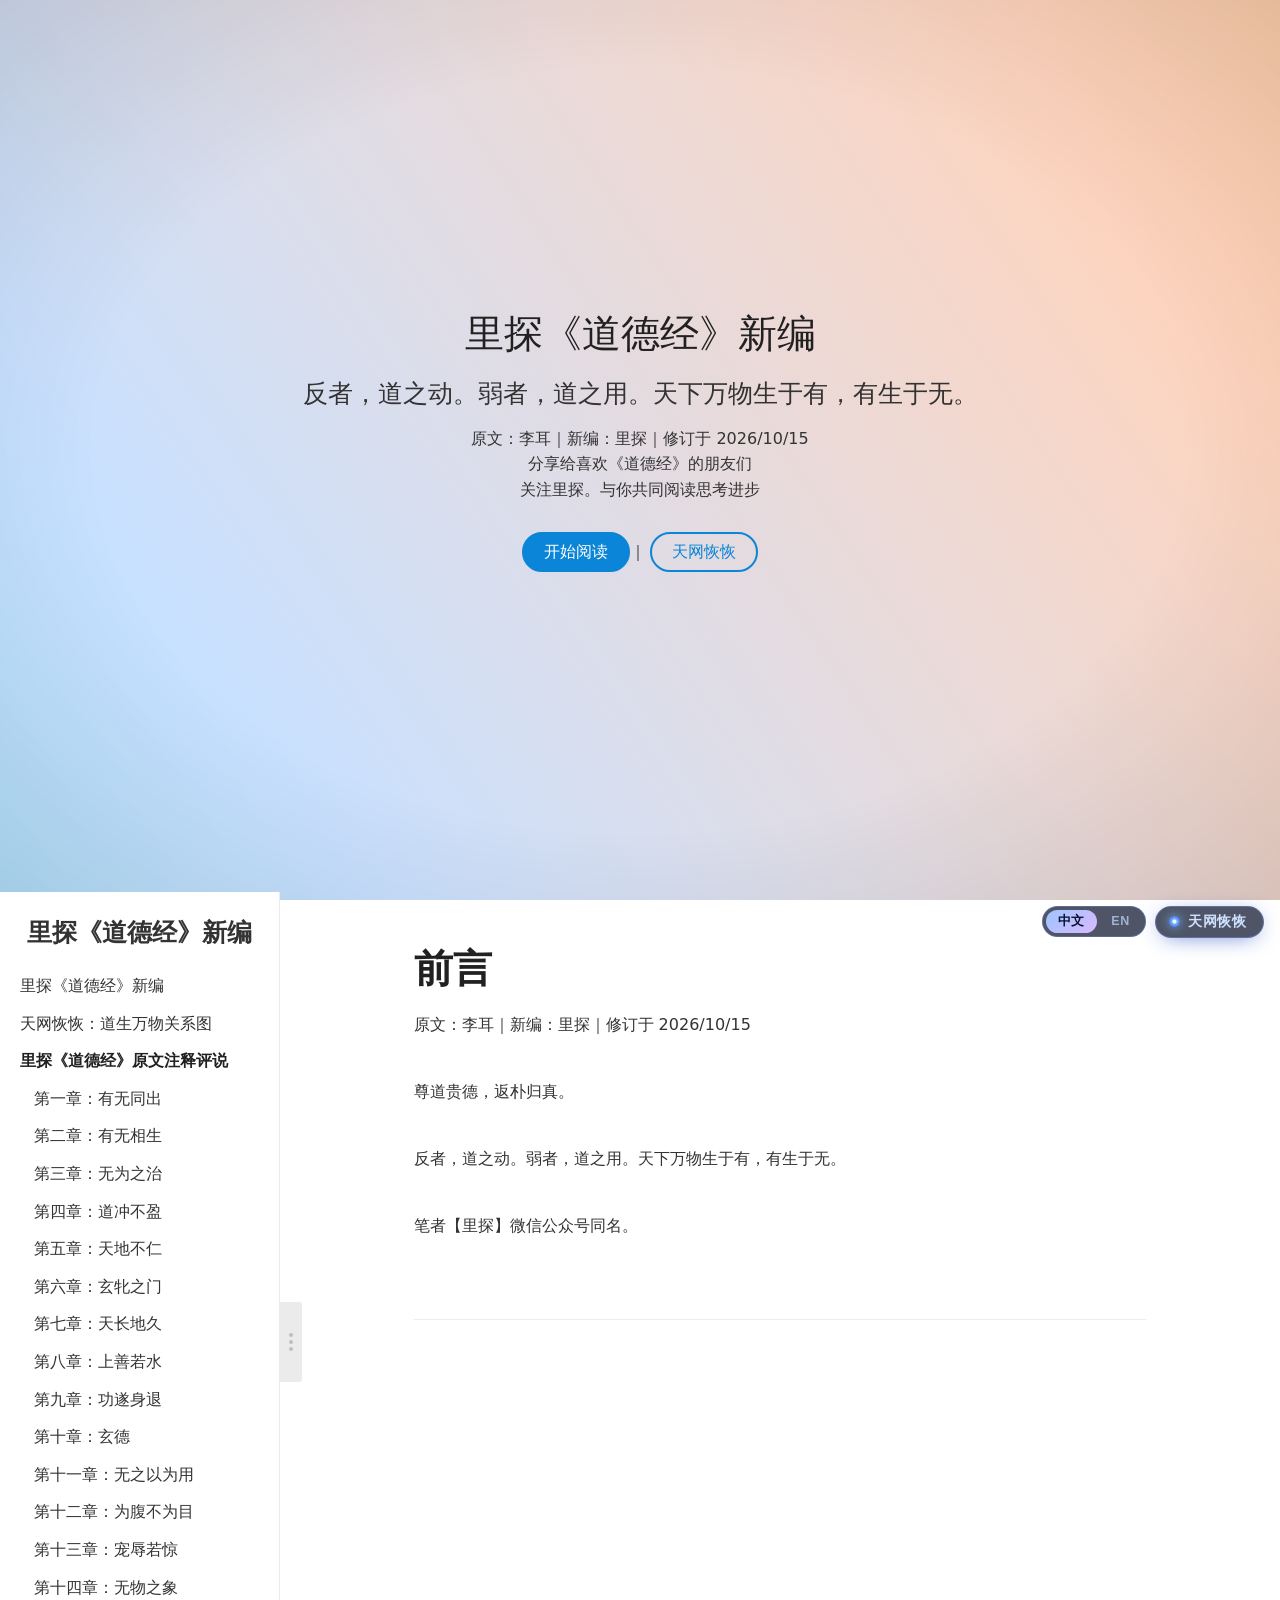
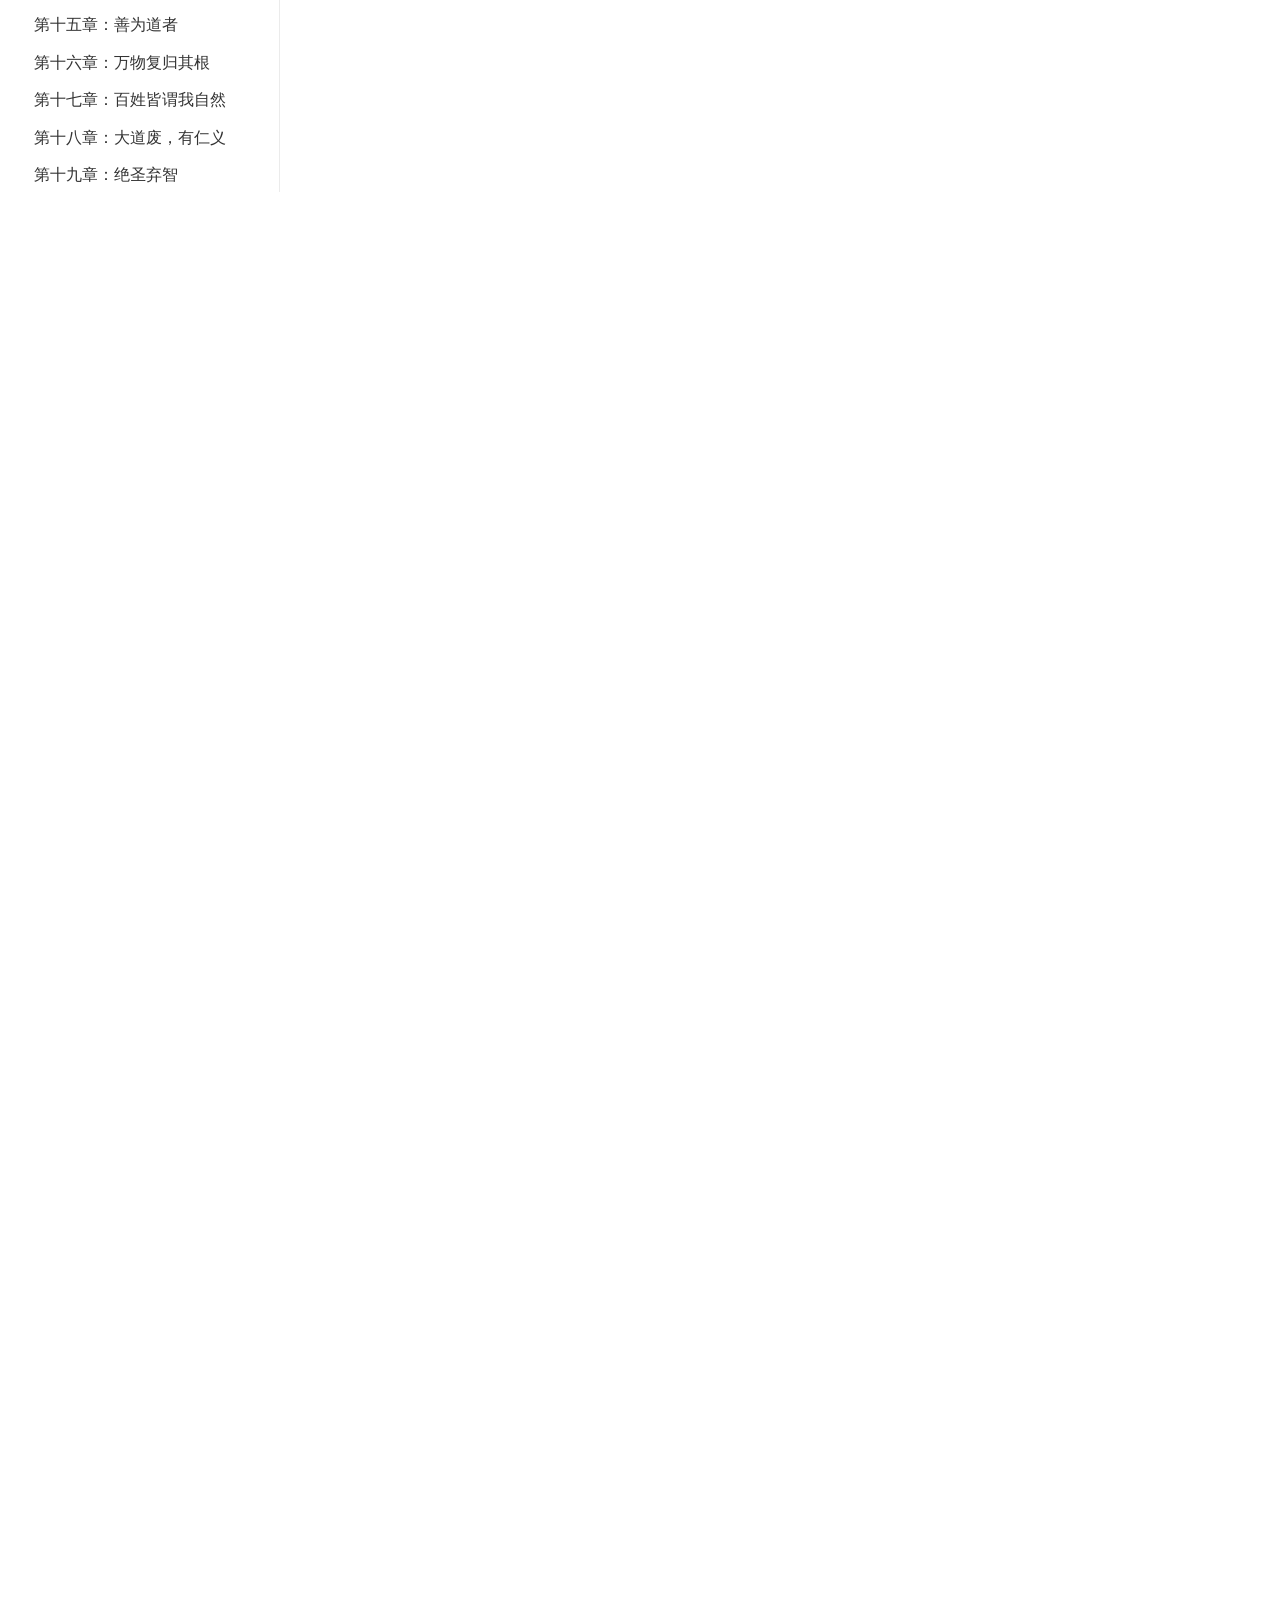
==== index.html @ 480e3c25 "修中英切换：链接由 en.md/00.md 改为 hash 路由 #/en、#/00 问题 - 点 EN 落到 http://…/en.md，浏览器直接取原始 markdown，页面没渲染  原因 -" ====
<!DOCTYPE html>
<html lang="en">

<head>
  <meta charset="UTF-8">
  <title>里探《道德经》新编</title>
  <meta http-equiv="X-UA-Compatible" content="IE=edge,chrome=1" />
  <meta name="description" content="里探《道德经》新编 原文·解字·译文·评说">
  <meta name="viewport" content="width=device-width, initial-scale=1.0, minimum-scale=1.0">
  <link rel="icon" href="_media/favicon.jpg">
  <link rel="stylesheet" href="_style/docsify@5.min.css">
  <link rel="stylesheet" href="_style/site.css">
</head>

<body>
  <div id="app"></div>

  <a id="tdn-entry" href="tian-wang.html" title="天网恢恢，疏而不失 —— 22 组 · 源流 · 共章相连">天网恢恢</a>

  <div id="tdn-lang" title="语言 / Language">
    <a class="zh" href="#/00">中文</a>
    <a class="en" href="#/en">EN</a>
  </div>
  <script>
    window.$docsify = {
      name: '里探《道德经》新编',
      //repo: 'https://github.com/insseek/tao-te-ching',
      loadSidebar: true,
      subMaxLevel: 2,
      sidebarDisplayLevel: 1,
      coverpage: true,
      search: {
        placeholder: '搜索',
      },
      pagination: {
        previousText: '上一章',
        nextText: '下一章',
        crossChapter: true,
        crossChapterText: true,
      },
    }
  </script>
  <!-- Docsify v5 -->
  <!-- 本地启动：docsify serve -->
  <script src="_script/docsify@5.min.js"></script>
  <!-- search -->
  <script src="_script/docsify5-search.min.js"></script>
  <!-- pagination -->
  <script src="_script/docsify5-pagination.min.js"></script>
</body>

</html>
---- _style/docsify@5.min.css ----
:root{--color-bg:#fff;--color-text:#333;--theme-color:#0b85d7;--color-mono-min:var(--color-bg);--color-mono-1:color-mix(in srgb,var(--color-mono-min),var(--color-mono-max) 5%);--color-mono-2:color-mix(in srgb,var(--color-mono-min),var(--color-mono-max) 10%);--color-mono-3:color-mix(in srgb,var(--color-mono-min),var(--color-mono-max) 20%);--color-mono-4:color-mix(in srgb,var(--color-mono-min),var(--color-mono-max) 32%);--color-mono-5:color-mix(in srgb,var(--color-mono-max),var(--color-mono-min) 50%);--color-mono-6:color-mix(in srgb,var(--color-mono-max),var(--color-mono-min) 32%);--color-mono-7:color-mix(in srgb,var(--color-mono-max),var(--color-mono-min) 20%);--color-mono-8:color-mix(in srgb,var(--color-mono-max),var(--color-mono-min) 10%);--color-mono-9:color-mix(in srgb,var(--color-mono-max),var(--color-mono-min) 5%);--color-mono-max:var(--color-text);--theme-color-1:color-mix(in srgb,var(--theme-color),var(--color-mono-min) 90%);--theme-color-2:color-mix(in srgb,var(--theme-color),var(--color-mono-min) 75%);--theme-color-3:color-mix(in srgb,var(--theme-color),var(--color-mono-min) 55%);--theme-color-4:color-mix(in srgb,var(--theme-color),var(--color-mono-min) 30%);--theme-color-5:color-mix(in srgb,var(--theme-color),var(--color-mono-max) 30%);--theme-color-6:color-mix(in srgb,var(--theme-color),var(--color-mono-max) 55%);--theme-color-7:color-mix(in srgb,var(--theme-color),var(--color-mono-max) 75%);--theme-color-8:color-mix(in srgb,var(--theme-color),var(--color-mono-max) 90%);--font-family:system-ui,sans-serif;--font-family-emoji:"Apple Color Emoji","Segoe UI Emoji","Segoe UI Symbol","Noto Color Emoji";--font-family-mono:ui-monospace,"Cascadia Code","Source Code Pro",Menlo,Consolas,"DejaVu Sans Mono",monospace;--font-size:16px;--font-size-xxxl:calc(var(--font-size-xxl)*var(--modular-scale));--font-size-xxl:calc(var(--font-size-xl)*var(--modular-scale));--font-size-xl:calc(var(--font-size-l)*var(--modular-scale));--font-size-l:calc(1rem*var(--modular-scale));--font-size-m:var(--font-size);--font-size-s:max(13px,calc(var(--font-size-m)/var(--modular-scale)));--font-size-xs:max(11px,calc(var(--font-size-s)/var(--modular-scale)));--font-size-emoji:1.2em;--font-size-mono:0.875rem;--font-weight:350;--font-weight-mono:var(--font-weight);--line-height:1.6;--modular-scale:1.250;--border-color:var(--color-mono-2);--border-radius:3px;--duration-slow:500ms;--duration-medium:250ms;--duration-fast:150ms;--margin-block:1rem;--scroll-padding-top:var(--margin-block);--content-margin-inline:45px;--content-max-width:72ch;--cover-bg:unset;--cover-bg-brightness:1;--cover-bg-overlay:radial-gradient(transparent 60%,rgba(0,0,0,.1));--cover-color: ;--cover-title-color:var(--strong-color);--cover-title-font:var(--font-size-xxxl) var(--font-family);--blockquote-bg: ;--blockquote-border-color:var(--theme-color);--blockquote-border-radius:0;--blockquote-border-width:0 0 0 4px;--blockquote-color:var(--color-mono-6);--blockquote-padding:0 0 0 1.5em;--button-bg:var(--theme-color);--button-border-radius:100vh;--button-color:#fff;--button-padding:0.3em 1.25em 0.315em 1.25em;--callout-bg:var(--color-mono-1);--callout-border-color: ;--callout-border-radius:var(--border-radius);--callout-border-width:1px;--callout-charm-bg: ;--callout-charm-border-radius:100vh;--callout-charm-color:#fff;--callout-charm-content:"";--callout-charm-font-size:16px;--callout-charm-inset:1em auto auto 15px;--callout-charm-size:26px;--callout-charm-translate:0;--callout-color: ;--callout-padding:1em 1em 1em calc(25px + var(--callout-charm-size));--code-bg:var(--color-mono-1);--code-color: ;--codeblock-bg:var(--code-bg);--codeblock-color:var(--code-color);--codeblock-comment:#6e8090;--codeblock-function:#dd4a68;--codeblock-important:#c94922;--codeblock-keyword:#07a;--codeblock-operator:#a67f59;--codeblock-property:#c08b30;--codeblock-punctuation:#999;--codeblock-selector:#690;--codeblock-tag:#905;--codeblock-variable:#e90;--form-element-bg:var(--color-mono-1);--form-element-border-color:var(--color-mono-3);--form-element-border-radius:var(--border-radius);--form-element-color: ;--heading-color:var(--strong-color);--heading-font-weight:600;--heading-line-height:calc(2ex + 5px);--kbd-bg:var(--color-mono-1);--kbd-border:1px solid var(--color-mono-3);--kbd-border-radius:4px;--kbd-color:var(--color-mono-5);--kbd-alt-bg:var(--color-mono-1);--kbd-alt-border:none;--kbd-alt-border-radius:var(--kbd-border-radius);--kbd-alt-box-shadow:0 2px 0 1px var(--color-mono-3);--kbd-alt-color:var(--kbd-color);--link-color: ;--link-color-hover:var(--theme-color);--link-underline-color:var(--theme-color);--link-underline-color-hover:var(--link-underline-color);--link-underline-thickness:2px;--link-underline-thickness-hover:var(--link-underline-thickness);--mark-bg:#fef08a;--mark-color: ;--strong-color:color-mix(in srgb,var(--color-text),#000 35%);--strong-font-weight:600;--table-row-alt-bg:var(--color-mono-1);--navbar-font-size:var(--font-size);--navbar-height:4em;--navbar-link-color: ;--navbar-link-color-active:var(--theme-color);--navbar-drop-link-spacing:0.5em;--sidebar-bg:var(--color-bg);--sidebar-border-color:var(--border-color);--sidebar-color: ;--sidebar-font-size:var(--font-size);--sidebar-group-border: ;--sidebar-group-spacing: ;--sidebar-group-title-border: ;--sidebar-group-title-color:var(--strong-color);--sidebar-group-title-font-size: ;--sidebar-group-title-font-weight:var(--strong-font-weight);--sidebar-group-title-spacing: ;--sidebar-link-color:var(--color-text);--sidebar-link-color-active:var(--theme-color);--sidebar-link-spacing:0.75em;--sidebar-name-color:var(--strong-color);--sidebar-name-font-family:var(--font-family);--sidebar-name-font-size:var(--font-size-xl);--sidebar-name-font-weight:var(--strong-font-weight);--sidebar-name-margin:1.5rem 20px;--sidebar-pagelink-bg: ;--sidebar-pagelink-bg-collapsed: ;--sidebar-pagelink-bg-empty: ;--sidebar-pagelink-bg-expanded: ;--sidebar-toggle-alignment:center;--sidebar-toggle-bg:var(--color-mono-2);--sidebar-toggle-bg-hover:var(--button-bg);--sidebar-toggle-color:var(--color-mono-4);--sidebar-toggle-color-hover:var(--button-color);--sidebar-toggle-height:80px;--sidebar-toggle-margin-block:20px;--sidebar-toggle-width:22px;--sidebar-width:280px}.callout.caution{--callout-bg:#fef2f2;--callout-border-color:#fecaca;--callout-charm-bg:#ef4444 center no-repeat url('data:image/svg+xml;charset=utf-8,<svg xmlns="http://www.w3.org/2000/svg" width="13" height="13" fill="%23fff" viewBox="0 0 16 16"><path d="M10 14c0 1.1-.9 2-2 2s-2-.9-2-2 .9-2 2-2 2 .9 2 2M10 1.6c0-.4-.2-.7-.4-.9C9.2.3 8.6 0 8 0S6.8.2 6.5.6c-.3.3-.5.6-.5 1v.3l.8 7.7c.1.3.2.5.4.6.2.2.5.3.8.3s.6-.1.8-.2c.2-.2.3-.4.4-.7l.8-7.7z"/></svg>')}.callout.important{--callout-bg:#f5f3ff;--callout-border-color:#ddd6fe;--callout-charm-bg:#8b5cf6 center no-repeat url('data:image/svg+xml;charset=utf-8,<svg xmlns="http://www.w3.org/2000/svg" width="16" height="16" fill="%23fff" viewBox="0 0 16 16"><path d="M8 .25a.75.75 0 0 1 .673.418l1.882 3.815 4.21.612a.75.75 0 0 1 .416 1.279l-3.046 2.97.719 4.192a.751.751 0 0 1-1.088.791L8 12.347l-3.766 1.98a.75.75 0 0 1-1.088-.79l.72-4.194L.818 6.374a.75.75 0 0 1 .416-1.28l4.21-.611L7.327.668A.75.75 0 0 1 8 .25m0 2.445L6.615 5.5a.75.75 0 0 1-.564.41l-3.097.45 2.24 2.184a.75.75 0 0 1 .216.664l-.528 3.084 2.769-1.456a.75.75 0 0 1 .698 0l2.77 1.456-.53-3.084a.75.75 0 0 1 .216-.664l2.24-2.183-3.096-.45a.75.75 0 0 1-.564-.41z"/></svg>')}.callout.note{--callout-bg:var(--theme-color-1);--callout-border-color:var(--theme-color-2);--callout-charm-bg:var(--theme-color) center no-repeat url('data:image/svg+xml;charset=utf-8,<svg xmlns="http://www.w3.org/2000/svg" width="14" height="14" fill="%23fff" viewBox="0 0 16 16"><path d="M9.1 0c1.1 0 1.6.7 1.6 1.6 0 1-.9 2-2.1 2C7.6 3.6 7 3 7 2c0-.9.7-2 2.1-2M5.8 16c-.8 0-1.4-.5-.8-2.8l.9-4.1q.3-.9 0-.9c-.2 0-1.3.4-2 .9l-.4-.7c2.1-1.8 4.4-2.8 5.4-2.8.9 0 1 1 .6 2.6l-1.1 4.3c-.2.7-.1 1 .1 1s1.1-.3 1.9-1l.5.7c-2 2-4.2 2.8-5.1 2.8"/></svg>')}.callout.tip{--callout-bg:#f0fdfa;--callout-border-color:#99f6e4;--callout-charm-bg:#14b8a6 center no-repeat url('data:image/svg+xml;charset=utf-8,<svg xmlns="http://www.w3.org/2000/svg" width="14" height="14" fill="%23fff" viewBox="0 0 16 16"><path d="M8 1.5c-2.363 0-4 1.69-4 3.75 0 .984.424 1.625.984 2.304l.214.253c.223.264.47.556.673.848.284.411.537.896.621 1.49a.75.75 0 0 1-1.484.211c-.04-.282-.163-.547-.37-.847a9 9 0 0 0-.542-.68q-.126-.149-.268-.32C3.201 7.75 2.5 6.766 2.5 5.25 2.5 2.31 4.863 0 8 0s5.5 2.31 5.5 5.25c0 1.516-.701 2.5-1.328 3.259q-.142.172-.268.319c-.207.245-.383.453-.541.681-.208.3-.33.565-.37.847a.751.751 0 0 1-1.485-.212c.084-.593.337-1.078.621-1.489.203-.292.45-.584.673-.848q.113-.133.213-.253c.561-.679.985-1.32.985-2.304 0-2.06-1.637-3.75-4-3.75M5.75 12h4.5a.75.75 0 0 1 0 1.5h-4.5a.75.75 0 0 1 0-1.5M6 15.25a.75.75 0 0 1 .75-.75h2.5a.75.75 0 0 1 0 1.5h-2.5a.75.75 0 0 1-.75-.75"/></svg>')}.callout.warning{--callout-bg:#fffbeb;--callout-border-color:#fde68a;--callout-charm-bg:#fcd34d center no-repeat url('data:image/svg+xml;charset=utf-8,<svg xmlns="http://www.w3.org/2000/svg" width="13" height="13" fill="%23a16207" viewBox="0 0 16 16"><path d="M10 14c0 1.1-.9 2-2 2s-2-.9-2-2 .9-2 2-2 2 .9 2 2M10 1.6c0-.4-.2-.7-.4-.9C9.2.3 8.6 0 8 0S6.8.2 6.5.6c-.3.3-.5.6-.5 1v.3l.8 7.7c.1.3.2.5.4.6.2.2.5.3.8.3s.6-.1.8-.2c.2-.2.3-.4.4-.7l.8-7.7z"/></svg>')}:root{--z-skip-to-content:2147483647;--z-progress:2147483637;--z-sidebar:60;--z-sidebar-toggle:50;--z-main-overlay:40;--z-github-corner:30;--z-app-nav:20;--z-cover:10}*,:after,:before{box-sizing:border-box;border:0;font:inherit;-webkit-text-size-adjust:none;text-size-adjust:none}body,html{height:100vh}html{background:var(--color-bg);color:var(--color-text);font-family:var(--font-family);font-feature-settings:"liga" 1,"calt" 1;font-optical-sizing:auto;font-size:var(--font-size);font-weight:var(--font-weight);line-height:var(--line-height);scroll-padding-top:var(--scroll-padding-top)}body{overflow-x:hidden;margin:0}body:not(.ready){overflow:hidden}body:not(.ready) .app-nav,body:not(.ready) [data-cloak],body:not(.ready)>nav{display:none}body.loading:before{position:fixed}body.loading:has(:where(#main,.cover-main):not(:empty)):before{display:none}[tabindex="-1"]:focus{outline:none!important}small,sub,sup{display:inline-block;font-size:var(--font-size-s)}a{color:var(--link-color)}a:not(.button){text-decoration-color:var(--link-underline-color);text-decoration-line:underline;text-decoration-style:solid;text-decoration-thickness:var(--link-underline-thickness);text-underline-offset:2px}a:not(.button):hover{color:var(--link-color-hover);text-decoration-color:var(--link-underline-color-hover);text-decoration-thickness:var(--link-underline-thickness-hover)}h1,h2,h3,h4,h5,h6{margin:0;line-height:var(--heading-line-height)}hr{margin-block:1em;border:none;border-bottom:1px solid var(--border-color)}ins{text-decoration:underline}kbd{display:inline-block;min-width:2em;padding:.3em .5em;border:var(--kbd-border);border-radius:var(--kbd-border-radius);background:var(--kbd-bg);color:var(--kbd-color);font-size:var(--font-size-s);line-height:1;text-align:center;white-space:nowrap}mark{padding-inline:1px;border-radius:1px;background:var(--mark-bg);color:var(--mark-color)}strong{color:var(--strong-color);font-weight:var(--strong-font-weight)}summary{cursor:pointer}summary>*{display:inline}:disabled{cursor:not-allowed}a.button,button[type],input.button,input:is([type=button],[type=reset],[type=submit]){display:inline-block;margin-block:.35em;border:2px solid var(--color-mono-2);box-shadow:0 0 0 3px transparent;background:var(--color-mono-2);color:var(--color-text);cursor:pointer;vertical-align:middle;transition:outline-color var(--duration-fast)}:is(a.button,button[type],input.button,input:is([type=button],[type=reset],[type=submit])):not(:focus-visible){outline-color:transparent}:is(a.button,button[type],input.button,input:is([type=button],[type=reset],[type=submit])):hover{outline:3px solid var(--theme-color-3);outline-offset:1px}:is(a.button,button[type],input.button,input:is([type=button],[type=reset],[type=submit]))+:is(a.button,button[type],input.button,input:is([type=button],[type=reset],[type=submit])){margin-left:.25em}.primary:is(a.button,button[type],input.button,input:is([type=button],[type=reset],[type=submit])),.secondary:is(a.button,button[type],input.button,input:is([type=button],[type=reset],[type=submit])){border-color:var(--button-bg)}.primary:is(a.button,button[type],input.button,input:is([type=button],[type=reset],[type=submit])){background:var(--button-bg);color:var(--button-color)}.secondary:is(a.button,button[type],input.button,input:is([type=button],[type=reset],[type=submit])){background:transparent;color:var(--button-bg)}a.button,button[type],input:where([type=button],[type=reset],[type=submit]){padding:var(--button-padding);border-radius:var(--button-border-radius);text-decoration:none}:is(button[type],input.button,input:where([type=button],[type=reset],[type=submit])):disabled{opacity:.6;filter:grayscale(100%);pointer-events:none}button:not([type]){color:inherit}.emoji:where(img){height:1.2em;vertical-align:middle}.emoji:where(span){font-family:var(--font-family-emoji);font-size:var(--font-size-emoji);vertical-align:middle}:is(fieldset,input:not([type=checkbox]),optgroup,option,select,textarea):disabled{opacity:.6}fieldset,input,select,textarea{max-width:100%;border-radius:var(--form-element-border-radius)}input,select,textarea{padding:.25em .5em;border:1px solid var(--form-element-border-color);background:var(--form-element-bg);color:var(--form-element-color)}input,label,select{vertical-align:middle}fieldset{padding:1em;border:1px solid var(--color-mono-2)}fieldset>:first-child,fieldset>legend+*{margin-top:0}fieldset>:last-child{margin-bottom:0}input:where([type=checkbox],[type=radio]){--_size:1.1em;appearance:none;display:inline-block;position:relative;top:-.1em;height:var(--_size);width:var(--_size);margin:0;padding:0}input.toggle:where([type=checkbox],[type=radio]){--_inset:2px;--_handle-size:calc(var(--_size) - var(--_inset)*2);height:calc(var(--_size) + 2px);width:calc(var(--_size)*1.9);border-radius:100vh}input.toggle:where([type=checkbox],[type=radio]):after,input.toggle:where([type=checkbox],[type=radio]):before{all:unset}input.toggle:where([type=checkbox],[type=radio]):before{content:"";display:inline-block;position:absolute;top:var(--_inset);left:var(--_inset);height:var(--_handle-size);width:var(--_handle-size);border-radius:100vh;background:var(--color-mono-3);transition:all var(--duration-fast)}input.toggle:where([type=checkbox],[type=radio]):checked{background:var(--theme-color);border-color:var(--theme-color)}input.toggle:where([type=checkbox],[type=radio]):checked:before{left:calc(100% - var(--_handle-size) - var(--_inset));background:var(--color-bg)}label input:where([type=checkbox],[type=radio]){margin-right:.25em}input:where([type=checkbox]):not(.toggle){border-radius:min(var(--form-element-border-radius),3px)}input:where([type=checkbox]):not(.toggle):before{content:"";display:inline-block;position:absolute;top:43%;left:50%;rotate:40deg;translate:-50% -50%;height:.7em;width:.4em;border-bottom:2px solid transparent;border-right:2px solid transparent}input:where([type=checkbox]):not(.toggle):checked{border-color:var(--theme-color);background:var(--theme-color)}input:where([type=checkbox]):not(.toggle):checked:before{border-color:var(--color-bg)}input:where([type=radio]):not(.toggle){border-radius:100vh}input:where([type=radio]):not(.toggle):checked{border-color:var(--theme-color);box-shadow:inset 0 0 0 .25em var(--theme-color)}label{display:inline-block}select{appearance:none;padding-right:20px;background-image:url("data:image/svg+xml;charset=utf-8,%3Csvg xmlns='http://www.w3.org/2000/svg' viewBox='0 0 4.95 10'%3E%3Cpath d='m1.41 4.67 1.07-1.49 1.06 1.49zM3.54 5.33 2.48 6.82 1.41 5.33z' opacity='.5'/%3E%3C/svg%3E");background-position:right 2px center;background-repeat:no-repeat;font-weight:400}@media screen and (prefers-color-scheme:dark){select{background-image:url("data:image/svg+xml;charset=utf-8,%3Csvg xmlns='http://www.w3.org/2000/svg' viewBox='0 0 4.95 10'%3E%3Cpath fill='%23fff' d='m1.41 4.67 1.07-1.49 1.06 1.49zM3.54 5.33 2.48 6.82 1.41 5.33z' opacity='.4'/%3E%3C/svg%3E")}}body>.progress{position:fixed;z-index:var(--z-progress);inset:0 0 auto 0;height:2px;width:0;background:var(--theme-color);transition:width var(--duration-medium) ease,opacity calc(var(--duration-medium)*2)}main{display:block;position:relative;width:100vw;min-height:100vh}main:before{content:"";position:fixed;z-index:var(--z-main-overlay);top:0;bottom:0;width:0;background:transparent;transition:width 0s var(--duration-medium),background var(--duration-medium)}main.hidden{display:none}main>.content{position:absolute;inset:0;transition:left var(--duration-medium) ease}body:has(.sidebar.show) :is(main>.content){left:var(--sidebar-width)}body:not:has(.sidebar) :is(main>.content){position:static}.github-corner{position:absolute;top:0;right:0;z-index:var(--z-github-corner);border-bottom:0;text-decoration:none}.github-corner:hover .octo-arm{animation:github-corner .56s ease-in-out}.github-corner svg{height:var(--navbar-height);width:var(--navbar-height);color:var(--color-bg);fill:var(--theme-color)}@keyframes github-corner{0%,to{rotate:0}20%,60%{rotate:-25deg}40%,80%{rotate:10deg}}.loading:empty,.loading:not(:empty):before{--_gradient:no-repeat radial-gradient(farthest-side,var(--theme-color) 92%,#0000);content:"";display:block;width:36px;aspect-ratio:1;background:var(--_gradient) top,var(--_gradient) left,var(--_gradient) right,var(--_gradient) bottom;background-size:10px 10px;animation:loading 1s infinite}.loading:not(:empty):before{position:absolute;z-index:1;top:50%;left:50%;translate:-50% -50%}@keyframes loading{to{rotate:.5turn}}#app{display:flex;align-items:center;justify-content:center;gap:.75em;height:100vh;padding-inline:50px}#skip-to-content{position:fixed;z-index:var(--z-skip-to-content);top:0;left:50%;opacity:0;translate:-50% -100%;transition-property:opacity,translate;transition-duration:0s,var(--duration-medium);transition-delay:var(--duration-medium),0s;transition-timing-function:ease}#skip-to-content:focus{opacity:1;translate:-50% .75rem;transition-duration:0s,var(--duration-medium);transition-delay:0s,0s}.cover{display:none;position:relative;z-index:var(--z-cover);min-height:100vh;width:100%;align-items:center;background:var(--cover-bg);color:var(--cover-color)}.cover:before{content:"";position:absolute;inset:0 0 0 0;background:var(--cover-bg-overlay);-webkit-backdrop-filter:brightness(var(--cover-bg-brightness));backdrop-filter:brightness(var(--cover-bg-brightness))}.cover.show{display:flex}.cover a:not(.anchor){text-decoration-color:var(--theme-color)}.cover blockquote{font-size:var(--font-size-xl);line-height:var(--heading-line-height);text-align:center}:is(.cover blockquote),:is(.cover blockquote)>p{margin-block:1rem}.cover h1{position:relative;color:var(--cover-title-color);font:var(--cover-title-font)}:is(:is(.cover h1) a),:is(:is(.cover h1) a):hover{text-decoration-color:transparent}:is(.cover h1) a{color:var(--cover-title-color)}:is(.cover h1) small{font-weight:var(--font-weight);position:absolute;bottom:0}.cover ul{margin-bottom:1.5rem;padding:0;list-style-type:none}.cover-main{position:relative;z-index:1;flex:1;margin:5vh var(--content-margin-inline);text-align:center}.app-nav{display:flex;align-items:center;justify-content:end;gap:1em;position:absolute;z-index:var(--z-app-nav);top:0;right:0;left:0;height:var(--navbar-height);padding-inline:var(--content-margin-inline);transition:left var(--duration-medium) ease}.app-nav:has(~.github-corner){padding-inline-end:calc(var(--navbar-height) + 1em)}body:where(:has(.sidebar.show)) .app-nav{left:var(--sidebar-width)}.app-nav a{color:var(--navbar-link-color);text-decoration-color:transparent}:is(.app-nav a):hover{translate:0;text-decoration-color:var(--navbar-link-color-active)}.active :is(.app-nav a){color:var(--navbar-link-color-active)}.app-nav ul{list-style:none;margin:0;padding:0}.app-nav>ul{display:flex;justify-content:end;flex-wrap:wrap;gap:0 1em}.app-nav li{display:inline-block;position:relative;white-space:nowrap;cursor:pointer}:is(.app-nav li) ul{position:absolute;z-index:1;top:-9999vh;right:50%;translate:50% 0;overflow-y:auto;max-height:calc(100vh - 61px);padding:1em;border:1px solid var(--border-color);border-radius:var(--border-radius);background:var(--color-bg)}li:last-child :is(:is(.app-nav li) ul){right:calc(0px - var(--content-margin-inline)/2);translate:0}:is(.app-nav li) li{display:block;margin-block:var(--navbar-drop-link-spacing)}:is(:is(.app-nav li) li):first-child{margin-top:0}:is(:is(.app-nav li) li):last-child{margin-bottom:0}:is(:is(.app-nav li) li) a{display:flex;align-items:center;gap:.25em;margin:0}:is(:is(:is(.app-nav li) li) a):hover{color:var(--navbar-link-color-active)}:is(:is(.app-nav li):focus-within,:is(.app-nav li):hover) ul{top:100%}.app-nav p{margin:0}.app-nav>:where(a,p),.app-nav>ul>li>:where(a,p){white-space:nowrap}.app-nav-merged{display:none}:root{--_sidebar-inset:20px;--_sidebar-list-inset:0.85em;--_sidebar-scrollbar-width:10px}@supports (scrollbar-width:auto){:root{--_sidebar-scrollbar-width:4px}}:is(.app-nav-merged,.sidebar-nav)>*{margin-inline:var(--_sidebar-inset)}:is(:is(.app-nav-merged,.sidebar-nav)>*):first-child{margin-top:0}:is(.app-nav-merged,.sidebar-nav)>hr{margin-inline:0}:is(.app-nav-merged,.sidebar-nav) ul{margin:0;padding:0;list-style:none}:is(:is(.app-nav-merged,.sidebar-nav)>ul)>*{margin-left:var(--_sidebar-inset)}:is(:is(.app-nav-merged,.sidebar-nav)>ul) ul{padding-left:var(--_sidebar-list-inset)}.group:is(:is(:is(.app-nav-merged,.sidebar-nav)>ul)>li){padding-top:var(--sidebar-group-spacing);border-top:var(--sidebar-group-border)}.group:is(:is(:is(.app-nav-merged,.sidebar-nav)>ul)>li):has(+:not(.group)),.group:is(:is(:is(.app-nav-merged,.sidebar-nav)>ul)>li):last-child{border-bottom:var(--sidebar-group-border)}:is(.app-nav-merged,.sidebar-nav) li{margin-block:var(--sidebar-link-spacing)}:is(:is(.app-nav-merged,.sidebar-nav) li)>p{margin:0}.group-title:is(:is(:is(.app-nav-merged,.sidebar-nav) li)>p){margin-right:var(--_sidebar-inset);margin-bottom:var(--sidebar-group-title-spacing);padding-bottom:var(--sidebar-group-title-spacing);border-bottom:var(--sidebar-group-title-border);color:var(--sidebar-group-title-color);font-size:var(--sidebar-group-title-font-size);font-weight:var(--sidebar-group-title-font-weight)}:is(:is(.app-nav-merged,.sidebar-nav) li) a{display:block;padding-right:var(--_sidebar-inset);overflow:hidden}:is(:is(:is(.app-nav-merged,.sidebar-nav) li) a):has(img,svg){display:flex;align-items:center;gap:.25em}.active:is(:is(.app-nav-merged,.sidebar-nav) li)>a{color:var(--sidebar-link-color-active)}.collapse:is(:is(.app-nav-merged,.sidebar-nav) li)>:not(a){display:none}.sidebar{visibility:hidden;position:absolute;z-index:var(--z-sidebar);top:0;bottom:0;left:0;translate:calc(0px - var(--sidebar-width));width:var(--sidebar-width);overscroll-behavior:contain;border-right:1px solid var(--sidebar-border-color);background:var(--sidebar-bg);color:var(--sidebar-color);font-size:var(--sidebar-font-size);transition:translate var(--duration-medium) ease,visibility var(--duration-medium)}@supports (scrollbar-width:auto){.sidebar::-webkit-scrollbar{width:var(--_sidebar-scrollbar-width)}.sidebar::-webkit-scrollbar-thumb{border-radius:var(--_sidebar-scrollbar-width);background:transparent}.sidebar:hover::-webkit-scrollbar-thumb{background:hsla(0,0%,53.3%,.4)}.sidebar:hover::-webkit-scrollbar-track{background:hsla(0,0%,53.3%,.1)}}.sidebar a[href]{text-decoration-color:transparent;color:var(--sidebar-link-color)}:is(.sidebar a[href]):hover{translate:0;text-decoration-color:var(--sidebar-link-color-active)}.sidebar .app-name{margin:var(--sidebar-name-margin);color:var(--sidebar-name-color);font-family:var(--sidebar-name-font-family);font-size:var(--sidebar-name-font-size);font-weight:var(--sidebar-name-font-weight);text-align:center}:is(.sidebar a.app-name-link) img{display:block;max-width:100%}:is(.sidebar a.app-name-link):hover{color:var(--sidebar-link-color-active);text-decoration-color:transparent}body:has(.sidebar.show) .sidebar{visibility:visible;translate:0}body.sticky .sidebar{position:fixed;overflow-y:auto}:is(.sidebar-nav li) a.page-link{border-radius:var(--border-radius);background:var(--sidebar-pagelink-bg)}.active>:is(:is(.sidebar-nav li) a.page-link),:has(.active)>:is(:is(.sidebar-nav li) a.page-link){background:var(--sidebar-pagelink-bg-expanded)}:is(.active>:is(:is(.sidebar-nav li) a.page-link),:has(.active)>:is(:is(.sidebar-nav li) a.page-link)):only-child{background:var(--sidebar-pagelink-bg-empty)}.collapse>:is(:is(.sidebar-nav li) a.page-link){background:var(--sidebar-pagelink-bg-collapsed)}.sidebar-toggle{display:flex;align-items:var(--sidebar-toggle-alignment);justify-content:start;position:absolute;z-index:var(--z-sidebar-toggle);top:0;bottom:0;width:var(--sidebar-toggle-width);margin:0;padding:0;border:0;background:transparent;cursor:pointer;-webkit-tap-highlight-color:transparent;transition:background var(--duration-medium),translate var(--duration-medium) ease}@media screen and (any-hover){.sidebar-toggle:hover{background:color-mix(in srgb,var(--sidebar-toggle-bg-hover) 10%,transparent)}}body:where(:has(.sidebar.show)) .sidebar-toggle{translate:var(--sidebar-width);transition:background 0s,translate var(--duration-medium) ease}body.sticky .sidebar-toggle{position:fixed}@media screen and not (any-hover){.sidebar-toggle{width:calc(var(--content-margin-inline) - 10px)}}.sidebar-toggle-button{display:flex;flex-direction:column;justify-content:center;align-items:center;height:var(--sidebar-toggle-height);width:var(--sidebar-toggle-width);margin-block:var(--sidebar-toggle-margin-block);border-radius:0 var(--border-radius) var(--border-radius) 0;background:var(--sidebar-toggle-bg);color:var(--sidebar-toggle-color);transition-duration:var(--duration-medium);transition-property:background,translate}.sidebar-toggle-button span{--_size:4px;display:block;height:var(--_size);width:var(--_size);border-radius:100vh;background:currentColor;transition:background var(--duration-medium)}:is(.sidebar-toggle-button span):nth-child(2){margin-block:calc(var(--_size) - 1px)}@media screen and (any-hover){.sidebar-toggle-button:hover,body:where(:has(.sidebar-toggle:hover)) .sidebar-toggle-button{background:var(--sidebar-toggle-bg-hover);color:var(--sidebar-toggle-color-hover)}}.markdown-section{position:relative;width:var(--content-max-width);max-width:calc(100% - var(--content-margin-inline)*2);margin:var(--content-margin-inline) auto 0 auto;padding-bottom:2rem}body:has(.app-nav) .markdown-section{margin-top:calc(var(--navbar-height) + var(--content-margin-inline)/2)}.markdown-section>:first-child{margin-top:0}.markdown-section blockquote,.markdown-section details,.markdown-section figure,.markdown-section form,.markdown-section iframe,.markdown-section ol,.markdown-section output,.markdown-section p,.markdown-section pre,.markdown-section table,.markdown-section ul{margin-block:var(--margin-block)}.anchor:is(.markdown-section a){color:inherit}.anchor:is(.markdown-section a):not(:hover){text-decoration-color:transparent}.anchor:is(.markdown-section a):hover{translate:0 0 0;text-decoration-color:var(--link-underline-color-hover)}.markdown-section blockquote{position:relative;overflow:auto;margin-inline:0;padding:var(--blockquote-padding);border:solid var(--blockquote-border-color);border-width:var(--blockquote-border-width);border-radius:var(--blockquote-border-radius);background:var(--blockquote-bg);color:var(--blockquote-color)}:is(.markdown-section blockquote)>:first-child{margin-top:0}:is(.markdown-section blockquote)>:last-child{margin-bottom:0}.markdown-section em{font-style:italic}.markdown-section hr{margin-block:2em}.markdown-section iframe{display:block;width:100%;max-width:100%;border:1px solid var(--color-mono-2)}.markdown-section img{max-width:100%}.markdown-section kbd{margin-inline:.15em}.alt:is(.markdown-section kbd){padding:.5em;border:var(--kbd-alt-border);border-radius:var(--kbd-alt-border-radius);box-shadow:var(--kbd-alt-box-shadow);background:var(--kbd-alt-bg);color:var(--kbd-alt-color);font-size:var(--font-size-m)}.markdown-section .callout{position:relative;margin-block:calc(var(--margin-block)*1.5);padding:var(--callout-padding);border:solid var(--callout-border-color);border-width:var(--callout-border-width);border-radius:var(--callout-border-radius);background:var(--callout-bg);color:var(--callout-color)}:is(.markdown-section .callout):before{content:var(--callout-charm-content);position:absolute;inset:var(--callout-charm-inset);height:var(--callout-charm-size);width:var(--callout-charm-size);translate:var(--callout-charm-translate);border-radius:var(--callout-charm-border-radius);background:var(--callout-charm-bg);color:var(--callout-charm-color);font-size:var(--callout-charm-font-size);font-weight:var(--strong-font-weight);line-height:var(--callout-charm-size);text-align:center}:is(.markdown-section .callout)>:first-child{margin-top:0}:is(.markdown-section .callout)>:last-child{margin-bottom:0}:is(.markdown-section .callout) code,:is(.markdown-section .callout) strong{color:inherit}:is(.markdown-section .callout) code{background:rgba(0,0,0,.05)}:is(.markdown-section .callout) pre:where([data-lang]){background:hsla(0,0%,100%,.4)}:is(.markdown-section .callout) .callout{margin-block:var(--margin-block)}.markdown-section code,.markdown-section output,.markdown-section pre{border-radius:var(--border-radius)}.markdown-section code,.markdown-section pre,.markdown-section samp{font-family:var(--font-family-mono);font-size:var(--font-size-mono)}.markdown-section output,.markdown-section pre[data-lang]{position:relative}:is(.markdown-section output,.markdown-section pre[data-lang]):after{content:attr(data-lang);position:absolute;top:.5rem;right:.5rem;color:inherit;font-family:var(--font-family);font-size:var(--font-size-xs);letter-spacing:.02em;line-height:1;opacity:.5}.markdown-section :not(pre)>code,.markdown-section samp{white-space:pre-wrap;overflow-wrap:break-word}.markdown-section code{margin:0 .1em;padding:.2em .35em;background:var(--code-bg);color:var(--code-color)}:is(.markdown-section code) .token{position:relative;left:auto}.markdown-section output{display:block;padding:1.7rem 1.4rem 1.4rem;border:1px solid var(--color-mono-2)}:is(.markdown-section output)>:first-child{margin-top:0}:is(.markdown-section output)>:last-child{margin-bottom:0}.markdown-section pre[data-lang]{padding:0!important;border-radius:var(--border-radius)!important;font-family:var(--font-family-mono)!important;font-size:var(--font-size-mono)!important;line-height:inherit!important;tab-size:2!important;text-align:left;white-space:pre;word-spacing:normal;word-wrap:normal;word-break:normal;hyphens:none}:is(.markdown-section pre[data-lang]):only-child{margin:0}:is(.markdown-section pre[data-lang])>code{display:block;overflow:auto;margin:0!important;padding:0!important;padding-block:1.5rem!important;padding-inline:1.5rem!important;background:transparent;color:inherit;font-size:inherit;white-space:inherit}.markdown-section samp{font-weight:var(--strong-font-weight)}:is(.markdown-section samp) .token{position:relative;left:auto}.markdown-section :where(h1,h2,h3,h4,h5,h6){margin:2rem 0 .5em;color:var(--heading-color);font-weight:var(--heading-font-weight)}[id]:is(.markdown-section :where(h1,h2,h3,h4,h5,h6)) a{overflow-x:clip;overflow-y:visible;text-overflow:ellipsis}.markdown-section h1,.markdown-section h2{margin-top:2.5rem}.markdown-section :is(h1,h2,h3,h4,h5,h6)+*{margin-top:0}.markdown-section h1{font-size:var(--font-size-xxxl)}:is(.markdown-section h1):first-of-type{margin-top:0}.markdown-section h2{--_spacing:0.5em;margin-bottom:calc(var(--_spacing) + var(--heading-line-height) - var(--font-size-xxl));padding-bottom:var(--_spacing);border-bottom:1px solid var(--border-color);font-size:var(--font-size-xxl)}.markdown-section h3{font-size:var(--font-size-xl)}.markdown-section h4{font-size:var(--font-size-l)}.markdown-section h5{font-size:var(--font-size-m)}:is(.markdown-section h6),:is(.markdown-section h6)+:not(h1,h2,h3,h4,h5){font-size:var(--font-size-s)}.markdown-section ol,.markdown-section ul{margin:0;padding-inline-start:1.5em}:is(.markdown-section ol,.markdown-section ul) :is(.markdown-section ol,.markdown-section ul){margin-top:.25em}:is(.markdown-section li):not(:last-child){margin-bottom:.25em}.markdown-section ul.task-list{--_checkbox-margin:0.2em;--_checkbox-offset:1.6em;padding-inline-start:.6em}:is(.markdown-section ul.task-list) input[type=checkbox]{margin-top:-.15em;margin-right:var(--_checkbox-margin);margin-left:calc(0px - var(--_checkbox-offset))}:is(.markdown-section ul.task-list) li{position:relative;margin-top:var(--_checkbox-margin);margin-bottom:var(--_checkbox-margin);margin-left:var(--_checkbox-offset);list-style-type:none}:is(:is(.markdown-section ul.task-list) li):has(.task-list):before{content:"";position:absolute;z-index:-1;top:1em;left:-1em;bottom:0;border-left:1px solid var(--color-mono-2)}:is(.markdown-section ul.task-list) ul.task-list{padding-inline-start:1.5em}:is(:is(.markdown-section ul.task-list) ul.task-list) li{margin-left:var(--_checkbox-margin)}:is(:is(:is(.markdown-section ul.task-list) ul.task-list)>li):after{content:"";position:absolute;z-index:-1;top:.9em;left:-2.7em;width:1.25em;border-top:1px solid var(--color-mono-2);border-left:none}:is(:is(:is(.markdown-section ul.task-list) ul.task-list)>li):last-child:after{bottom:0;background:var(--color-bg)}.markdown-section td,.markdown-section th{padding:.25em .75em;border:1px solid var(--color-mono-2)}.markdown-section table{display:block;width:100%;overflow:auto;border-collapse:collapse;border-spacing:0}.markdown-section thead{display:none;font-weight:var(--strong-font-weight);text-align:left}:is(.markdown-section thead):has(th:not(:empty)){display:table-header-group}.markdown-section th{font-weight:var(--strong-font-weight)}:is(.markdown-section th):not([align]){text-align:left}.markdown-section tr{border-top:1px solid var(--color-mono-2)}:is(.markdown-section tr):nth-child(2n){background:var(--table-row-alt-bg)}pre[data-lang]{background:var(--codeblock-bg);color:var(--codeblock-color)}.namespace{opacity:.7}.token.boolean,.token.constant,.token.deleted,.token.number,.token.property,.token.symbol,.token.tag{color:var(--codeblock-tag)}.token.attr-name,.token.builtin,.token.char,.token.inserted,.token.selector,.token.string{color:var(--codeblock-selector)}.language-css .token.string,.style .token.string,.token.entity,.token.operator,.token.url{color:var(--codeblock-operator)}.token.cdata,.token.comment,.token.doctype,.token.prolog{color:var(--codeblock-comment)}.token.atrule,.token.attr-value,.token.keyword{color:var(--codeblock-keyword)}.token.important,.token.regex,.token.variable{color:var(--codeblock-variable)}.token.bold,.token.important{font-weight:var(--strong-font-weight)}.token.entity{cursor:help}.token.function{color:var(--codeblock-function)}.token.important{color:var(--codeblock-important)}.token.italic{font-style:italic}.token.punctuation{color:var(--codeblock-punctuation)}[class*=clamp-]{overflow:hidden;text-overflow:ellipsis}[class*=clamp-]:not(.clamp-1){display:-webkit-box;-webkit-box-orient:vertical}.clamp-1{white-space:nowrap}.clamp-2{-webkit-line-clamp:2}.clamp-3{-webkit-line-clamp:3}.visually-hidden{clip-path:inset(50%);height:1px;overflow:hidden;position:absolute;white-space:nowrap;width:1px}:root{--_mobile-breakpoint:640px}@media (prefers-reduced-motion){:root{--duration-slow:0s;--duration-medium:0s;--duration-fast:0s}}@media print{.app-nav,.github-corner,.sidebar,.sidebar-toggle{display:none}}@media screen and (max-width:640px){.app-nav-merged{display:block}body:has(.sidebar.show) .app-nav,body:has(.sidebar.show) .github-corner{pointer-events:none}body:has(.sidebar.show) .app-nav{left:0}:is(body:has(.sidebar.show) main):before{width:100%;background:rgba(0,0,0,.15);transition:width 0s,background var(--duration-medium)}body:has(.sidebar.show) .sidebar-toggle{width:calc(100% - var(--sidebar-width))}:is(body:has(.sidebar.show) .sidebar-toggle):hover{background:transparent}body:has(.sidebar.show) main>.content{left:0}body:has(.app-nav-merged) .app-nav{display:none}body:has(.app-nav-merged) .markdown-section{margin-top:var(--content-margin-inline)}}:root:has(body[class*=sidebar-chevron]){--sidebar-chevron-collapsed-color:var(--color-mono-3);--sidebar-chevron-expanded-color:var(--theme-color);--sidebar-pagelink-bg:no-repeat var(--_sidebar_pagelink-bg-left) calc(50% - 2.5px) /6px 5px linear-gradient(45deg,transparent 2.75px,var(--sidebar-chevron-collapsed-color) 2.75px 4.25px,transparent 4px),no-repeat var(--_sidebar_pagelink-bg-left) calc(50% + 2.5px) /6px 5px linear-gradient(135deg,transparent 2.75px,var(--sidebar-chevron-collapsed-color) 2.75px 4.25px,transparent 4px);--sidebar-pagelink-bg-collapsed:no-repeat var(--_sidebar_pagelink-bg-left) calc(50% - 2.5px) /6px 5px linear-gradient(45deg,transparent 2.75px,var(--sidebar-chevron-expanded-color) 2.75px 4.25px,transparent 4px),no-repeat var(--_sidebar_pagelink-bg-left) calc(50% + 2.5px) /6px 5px linear-gradient(135deg,transparent 2.75px,var(--sidebar-chevron-expanded-color) 2.75px 4.25px,transparent 4px);--sidebar-pagelink-bg-expanded:no-repeat calc(var(--_sidebar_pagelink-bg-left) - 2px) center /5px 6px linear-gradient(225deg,transparent 2.75px,var(--sidebar-chevron-expanded-color) 2.75px 4.25px,transparent 4.25px),no-repeat calc(var(--_sidebar_pagelink-bg-left) + 3px) center /5px 6px linear-gradient(135deg,transparent 2.75px,var(--sidebar-chevron-expanded-color) 2.75px 4.25px,transparent 4.25px);--sidebar-pagelink-bg-empty:no-repeat var(--_sidebar_pagelink-bg-left) center /7px 7px radial-gradient(circle,var(--sidebar-chevron-expanded-color) 0,var(--sidebar-chevron-expanded-color) 70%,transparent 71%)}body[class*=sidebar-chevron] .sidebar-nav a.page-link.no-chevron{background:none}:root:has(body.sidebar-chevron-left){--_sidebar_pagelink-bg-left:2px}body.sidebar-chevron-left .sidebar-nav{--_inset:18px}:is(:is(body.sidebar-chevron-left .sidebar-nav) li) a.page-link{padding-left:var(--_inset)}:is(:is(body.sidebar-chevron-left .sidebar-nav) li):has(>.page-link,>p>.page-link)>p>ul,:is(:is(body.sidebar-chevron-left .sidebar-nav) li):has(>.page-link,>p>.page-link)>ul{margin-left:calc(var(--_sidebar-list-inset) + var(--_inset));padding-left:0}:root:has(body.sidebar-chevron-right){--_sidebar_pagelink-bg-left:calc(100% - var(--_sidebar-inset))}:is(:is(body.sidebar-chevron-right .sidebar-nav) li) a{padding-right:calc(var(--_sidebar-inset) + 15px)}:root:has(body.sidebar-group-box){--sidebar-group-border:1px solid var(--sidebar-border-color);--sidebar-group-spacing:1em}:root:has(body.sidebar-group-underline){--sidebar-group-spacing:0.5em;--sidebar-group-title-border:1px solid var(--sidebar-border-color);--sidebar-group-title-spacing:0.35em}:is(body.sidebar-link-clamp .sidebar) a:not(.app-name-link){overflow:hidden;white-space:nowrap;text-overflow:ellipsis}:is(body.sidebar-toggle-chevron .sidebar-toggle-button) span{--_size:10px;border:solid;border-radius:0;background:transparent}:is(:is(body.sidebar-toggle-chevron .sidebar-toggle-button) span):where(:not(:first-child)){display:none}:is(:is(body.sidebar-toggle-chevron .sidebar-toggle-button) span):first-child{height:var(--_size);width:var(--_size);border-width:2px 2px 0 0;rotate:45deg;translate:-20%}body:has(.sidebar.show) :is(:is(body.sidebar-toggle-chevron .sidebar-toggle-button) span):first-child{rotate:-135deg;translate:20%}:is(body.sidebar-toggle-hamburger .sidebar-toggle-button) span{height:2px;width:65%;max-width:16px}
/*# sourceMappingURL=core.min.css.map */
---- _style/site.css ----
/* 站点通用样式（docsify 阅读页） */

/* 天道大网入口 */
#tdn-entry {
  position: fixed; top: 14px; right: 16px; z-index: 60;
  display: inline-flex; align-items: center; gap: 8px;
  padding: 8px 16px 8px 13px; border-radius: 999px; text-decoration: none;
  font: 600 13.5px/1 -apple-system, "PingFang SC", "Microsoft YaHei", sans-serif;
  letter-spacing: .06em; color: #cfe0ff;
  background: rgba(12,20,44,.72); border: 1px solid rgba(120,160,255,.38);
  backdrop-filter: blur(10px); box-shadow: 0 4px 22px -8px rgba(40,80,200,.9);
  transition: all .22s;
}
#tdn-entry::before {
  content: ''; width: 11px; height: 11px; border-radius: 50%;
  background: radial-gradient(circle, #ffffff 0 22%, #7fb4ff 30%, #2a5bd7 100%);
  box-shadow: 0 0 10px #6ea8ff;
}
#tdn-entry:hover {
  color: #fff; border-color: rgba(150,190,255,.85);
  background: rgba(30,50,110,.9); transform: translateY(-1px);
  box-shadow: 0 8px 26px -8px rgba(70,120,255,1);
}
@media (max-width: 640px) { #tdn-entry { font-size: 12px; padding: 6px 12px 6px 10px; } }

/* ---- 新编：原文用引用块，与「里探评说」区分 ----
   原文：左边一道竖线 + 字号略大 + 深色 + 顶格
   评说：正文常规（字号略小、浅色）
   章号链接：缩到 0.8 倍并淡化，不与原文争视线           */
body[data-page="/00.md"] .markdown-section blockquote {
  --blockquote-color: var(--strong-color);
  --blockquote-border-width: 0 0 0 3px;
  --blockquote-padding: 0.15em 0 0.15em 1.15em;
  font-size: 1.06em; line-height: 2.0; margin-block: 0.7em;
  background: color-mix(in srgb, var(--theme-color) 3.5%, transparent);
}
body[data-page="/00.md"] .markdown-section blockquote p { margin-block: 0.45em; }
body[data-page="/00.md"] .markdown-section blockquote a {
  font-size: .8em; color: var(--color-mono-5); text-decoration: none;
  border-bottom: 1px dotted var(--color-mono-3);
}
body[data-page="/00.md"] .markdown-section blockquote a:hover { color: var(--theme-color); }

/* 里探评说：略小、浅色、左缩进 */
body[data-page="/00.md"] .markdown-section p.ps,
body[data-page="/00.md"] .markdown-section blockquote + p { }

/* 中英切换（English 目前只提供导览页） */
#tdn-lang {
  position: fixed; top: 14px; right: 134px; z-index: 60;
  display: inline-flex; align-items: center; gap: 2px; padding: 3px;
  border-radius: 999px; backdrop-filter: blur(10px);
  background: rgba(12,20,44,.72); border: 1px solid rgba(120,160,255,.30);
  font: 600 12.5px/1 -apple-system, "PingFang SC", "Microsoft YaHei", sans-serif;
}
#tdn-lang a {
  color: #9fb3d6; text-decoration: none; padding: 5px 12px;
  border-radius: 999px; letter-spacing: .06em; transition: .2s;
}
#tdn-lang a:hover { color: #eaf1ff; }
body:not([data-page="/en.md"]) #tdn-lang a.zh,
body[data-page="/en.md"] #tdn-lang a.en {
  color: #06122b; background: linear-gradient(135deg, #9ec5ff, #d9b8ff);
}
@media (max-width: 780px) {
  #tdn-lang { right: auto; left: 14px; top: 12px; }
}
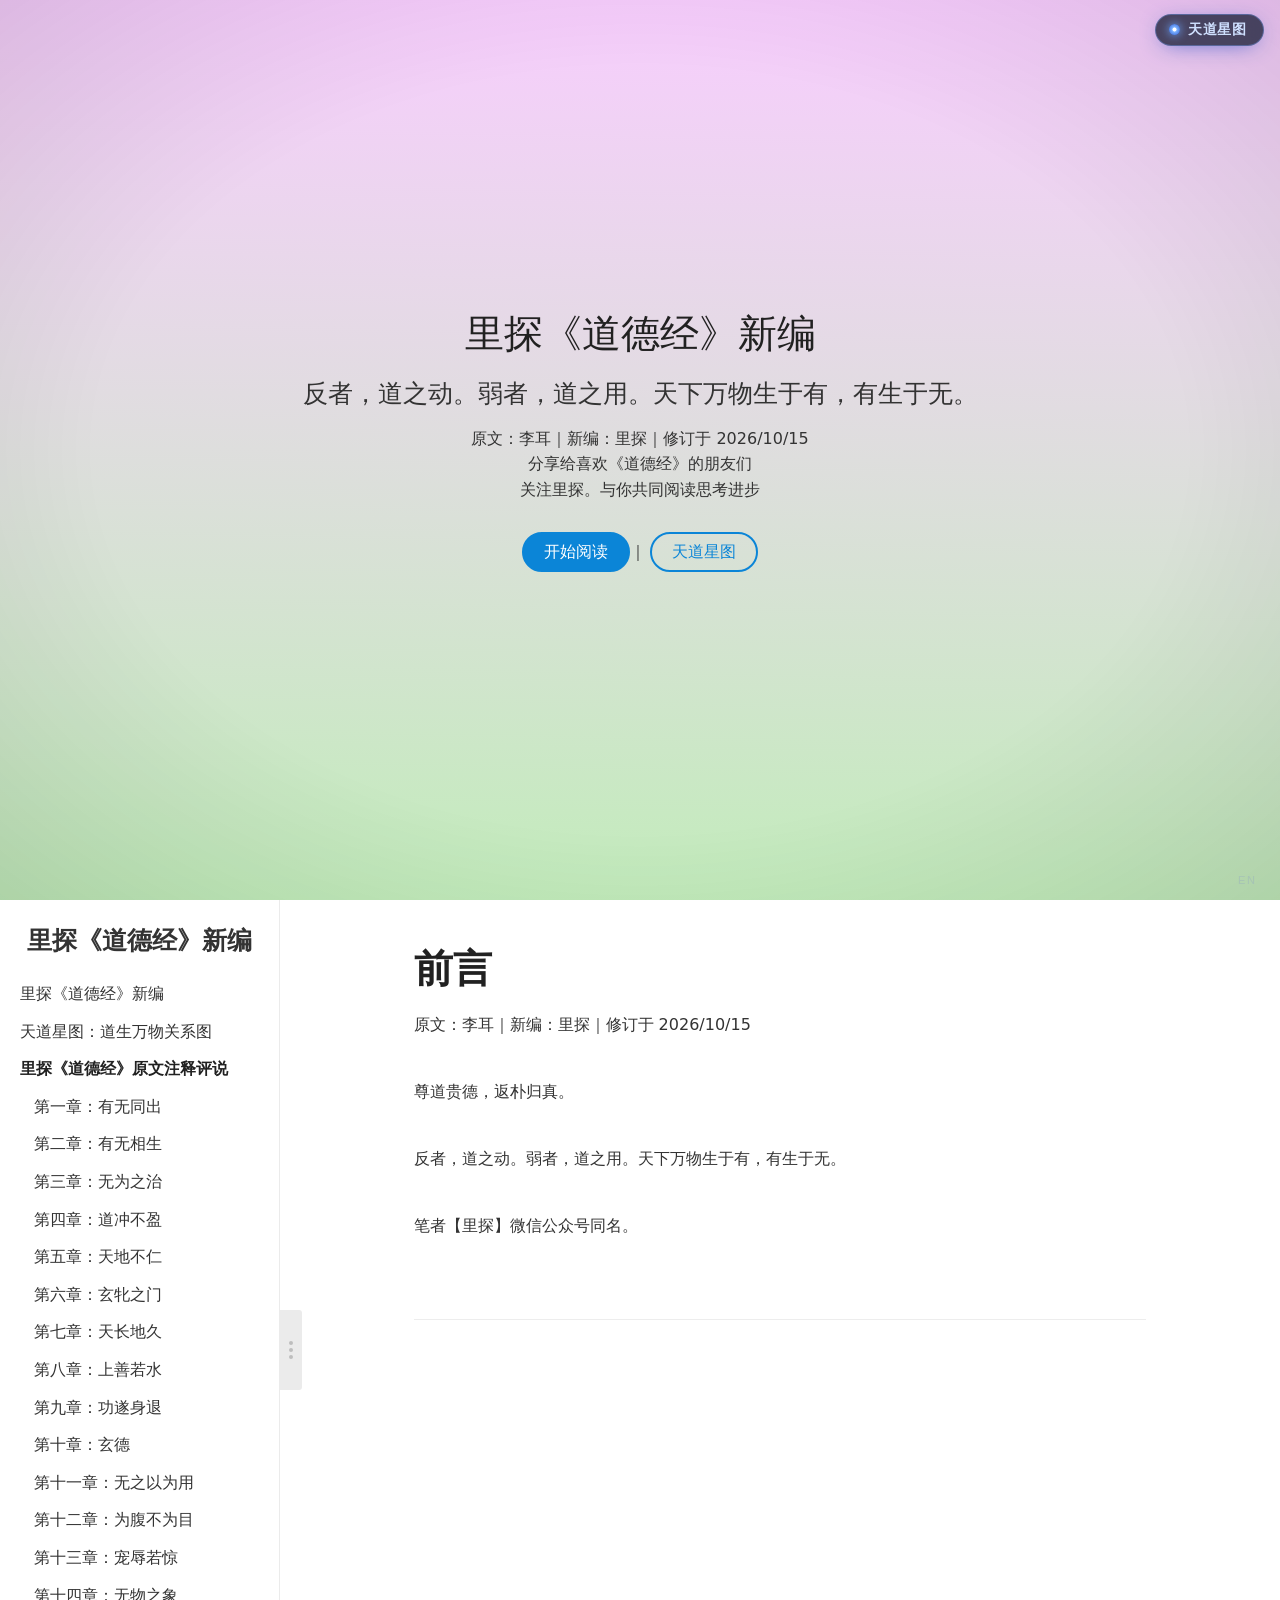
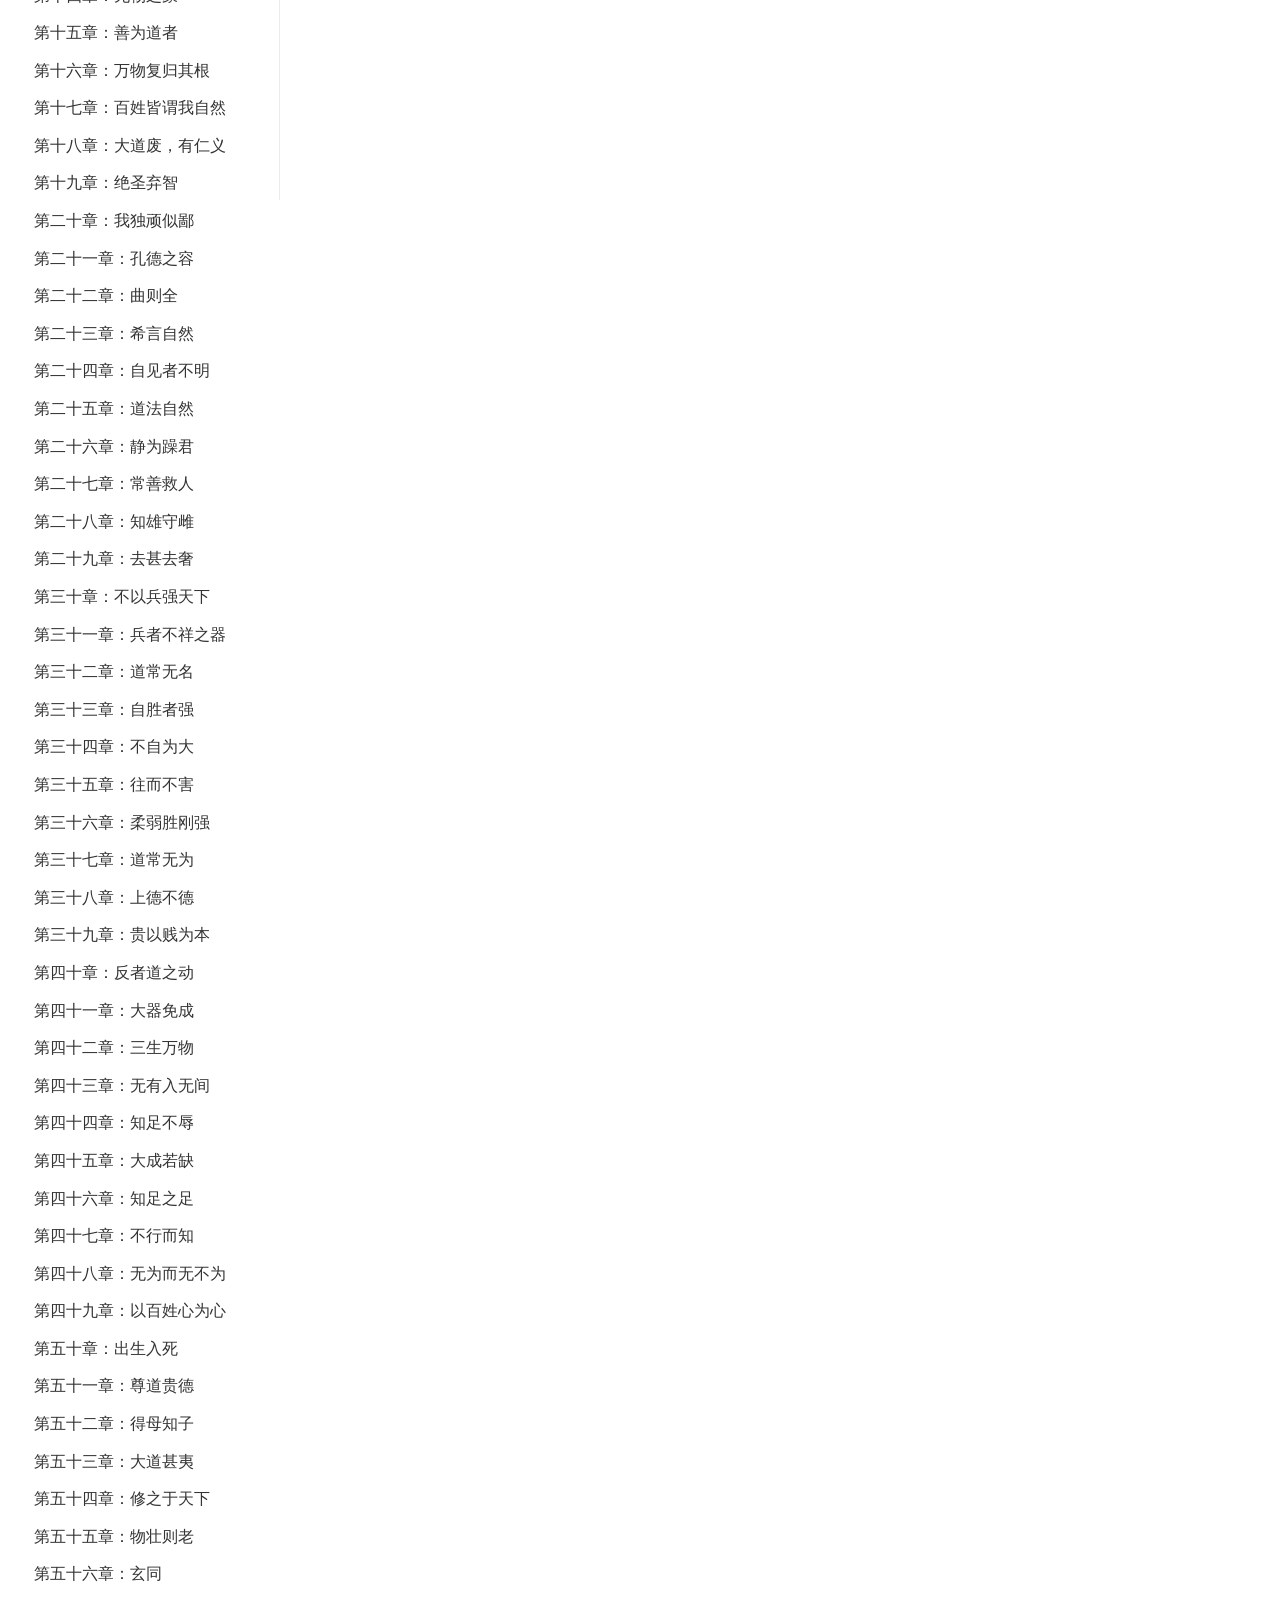
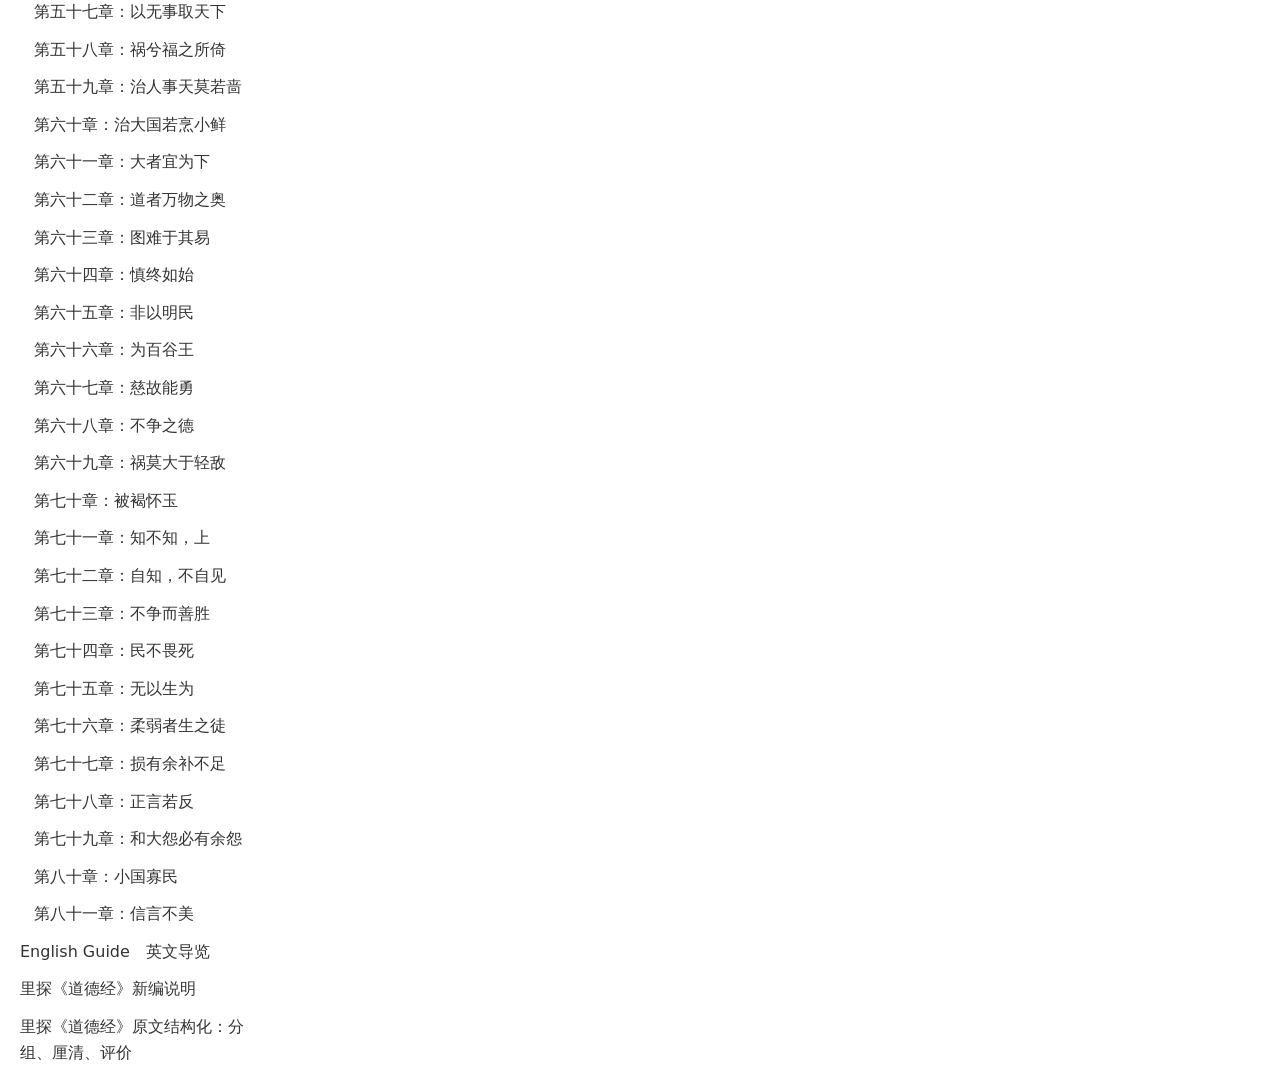
==== commit f9a52b43: "对外定名「天道星图」；页内题名仍为「天网恢恢，疏而不失」 原则：对外名（标题栏、站内入口、文档引用）用「天道星图」； 页面内显示题名保持原文语「天网恢恢，疏而不失」，一字不动。  改动 - tian-" ====
--- a/index.html
+++ b/index.html
@@ -15,7 +15,7 @@
 <body>
   <div id="app"></div>
 
-  <a id="tdn-entry" href="tian-wang.html" title="天网恢恢，疏而不失 —— 22 组 · 源流 · 共章相连">天网恢恢</a>
+  <a id="tdn-entry" href="tian-wang.html" title="天道星图：天网恢恢，疏而不失 —— 22 组 · 源流 · 共章相连">天道星图</a>
 
   <div id="tdn-lang" title="语言 / Language">
     <a class="zh" href="#/00">中文</a>
--- a/_style/site.css
+++ b/_style/site.css
@@ -1,6 +1,6 @@
 /* 站点通用样式（docsify 阅读页） */
 
-/* 天道大网入口 */
+/* 天道星图入口 */
 #tdn-entry {
   position: fixed; top: 14px; right: 16px; z-index: 60;
   display: inline-flex; align-items: center; gap: 8px;
@@ -45,23 +45,35 @@
 body[data-page="/00.md"] .markdown-section p.ps,
 body[data-page="/00.md"] .markdown-section blockquote + p { }
 
-/* 中英切换（English 目前只提供导览页） */
+/* 中英切换：刻意做得不显眼——英文侧只有一个导览页，平时无需切换 */
 #tdn-lang {
-  position: fixed; top: 14px; right: 134px; z-index: 60;
-  display: inline-flex; align-items: center; gap: 2px; padding: 3px;
-  border-radius: 999px; backdrop-filter: blur(10px);
-  background: rgba(12,20,44,.72); border: 1px solid rgba(120,160,255,.30);
-  font: 600 12.5px/1 -apple-system, "PingFang SC", "Microsoft YaHei", sans-serif;
+  position: fixed; bottom: 14px; right: 18px; z-index: 59;
+  font: 500 11px/1 -apple-system, "PingFang SC", "Microsoft YaHei", sans-serif;
 }
 #tdn-lang a {
-  color: #9fb3d6; text-decoration: none; padding: 5px 12px;
-  border-radius: 999px; letter-spacing: .06em; transition: .2s;
+  color: #8fa3c6; opacity: .34; text-decoration: none;
+  letter-spacing: .14em; padding: 4px 6px; transition: .25s;
 }
-#tdn-lang a:hover { color: #eaf1ff; }
-body:not([data-page="/en.md"]) #tdn-lang a.zh,
-body[data-page="/en.md"] #tdn-lang a.en {
-  color: #06122b; background: linear-gradient(135deg, #9ec5ff, #d9b8ff);
+#tdn-lang a:hover { opacity: 1; color: #cfe0ff; }
+body:not([data-page="/en.md"]) #tdn-lang a.zh { display: none; }
+body[data-page="/en.md"] #tdn-lang a.en { display: none; }
+@media (max-width: 780px) { #tdn-lang { right: 12px; bottom: 12px; } }
+
+/* ===== 手机阅读 ===== */
+@media (max-width: 780px) {
+  /* docsify 默认 max-width: calc(100% - 90px)，手机上一行只剩 300px，太窄 */
+  .markdown-section {
+    max-width: calc(100% - 32px); margin: 0 16px;
+    padding: 6px 0 84px; font-size: 15.5px; line-height: 1.9;
+  }
+  .markdown-section h1 { font-size: 1.5em; line-height: 1.35; }
+  .markdown-section h2 { font-size: 1.24em; }
+  .markdown-section h3 { font-size: 1.08em; }
+  /* 表格、代码块横向滚动，不撑破版面 */
+  .markdown-section table { display: block; overflow-x: auto; font-size: 13px; }
+  .markdown-section pre { font-size: 12.5px; }
+  body[data-page="/00.md"] .markdown-section blockquote { --blockquote-padding: 0.15em 0 0.15em .85em; }
+  /* 天道星图入口移到右下（避让标题，也便于拇指）；语言切换移到左下 */
+  #tdn-entry { top: auto; bottom: 16px; right: 14px; }
+  #tdn-lang { right: auto; left: 14px; bottom: 20px; }
 }
-@media (max-width: 780px) {
-  #tdn-lang { right: auto; left: 14px; top: 12px; }
-}
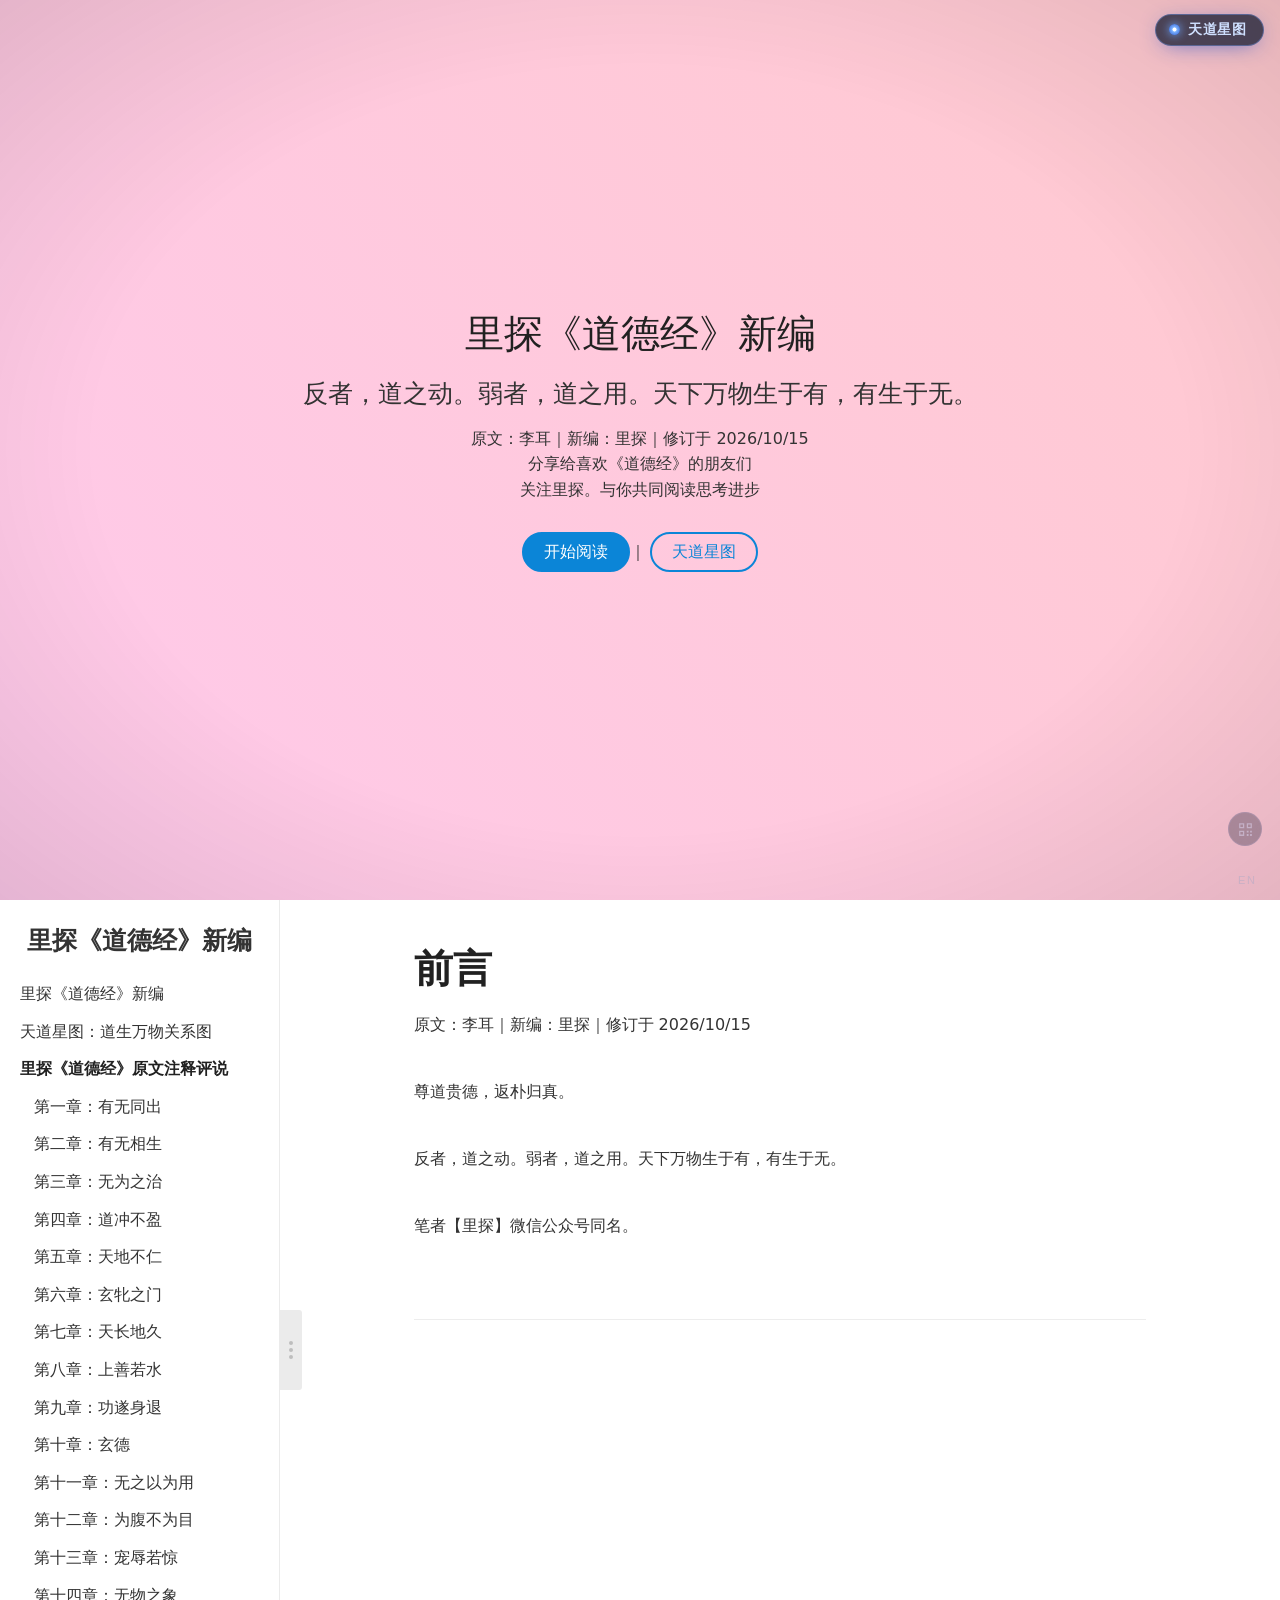
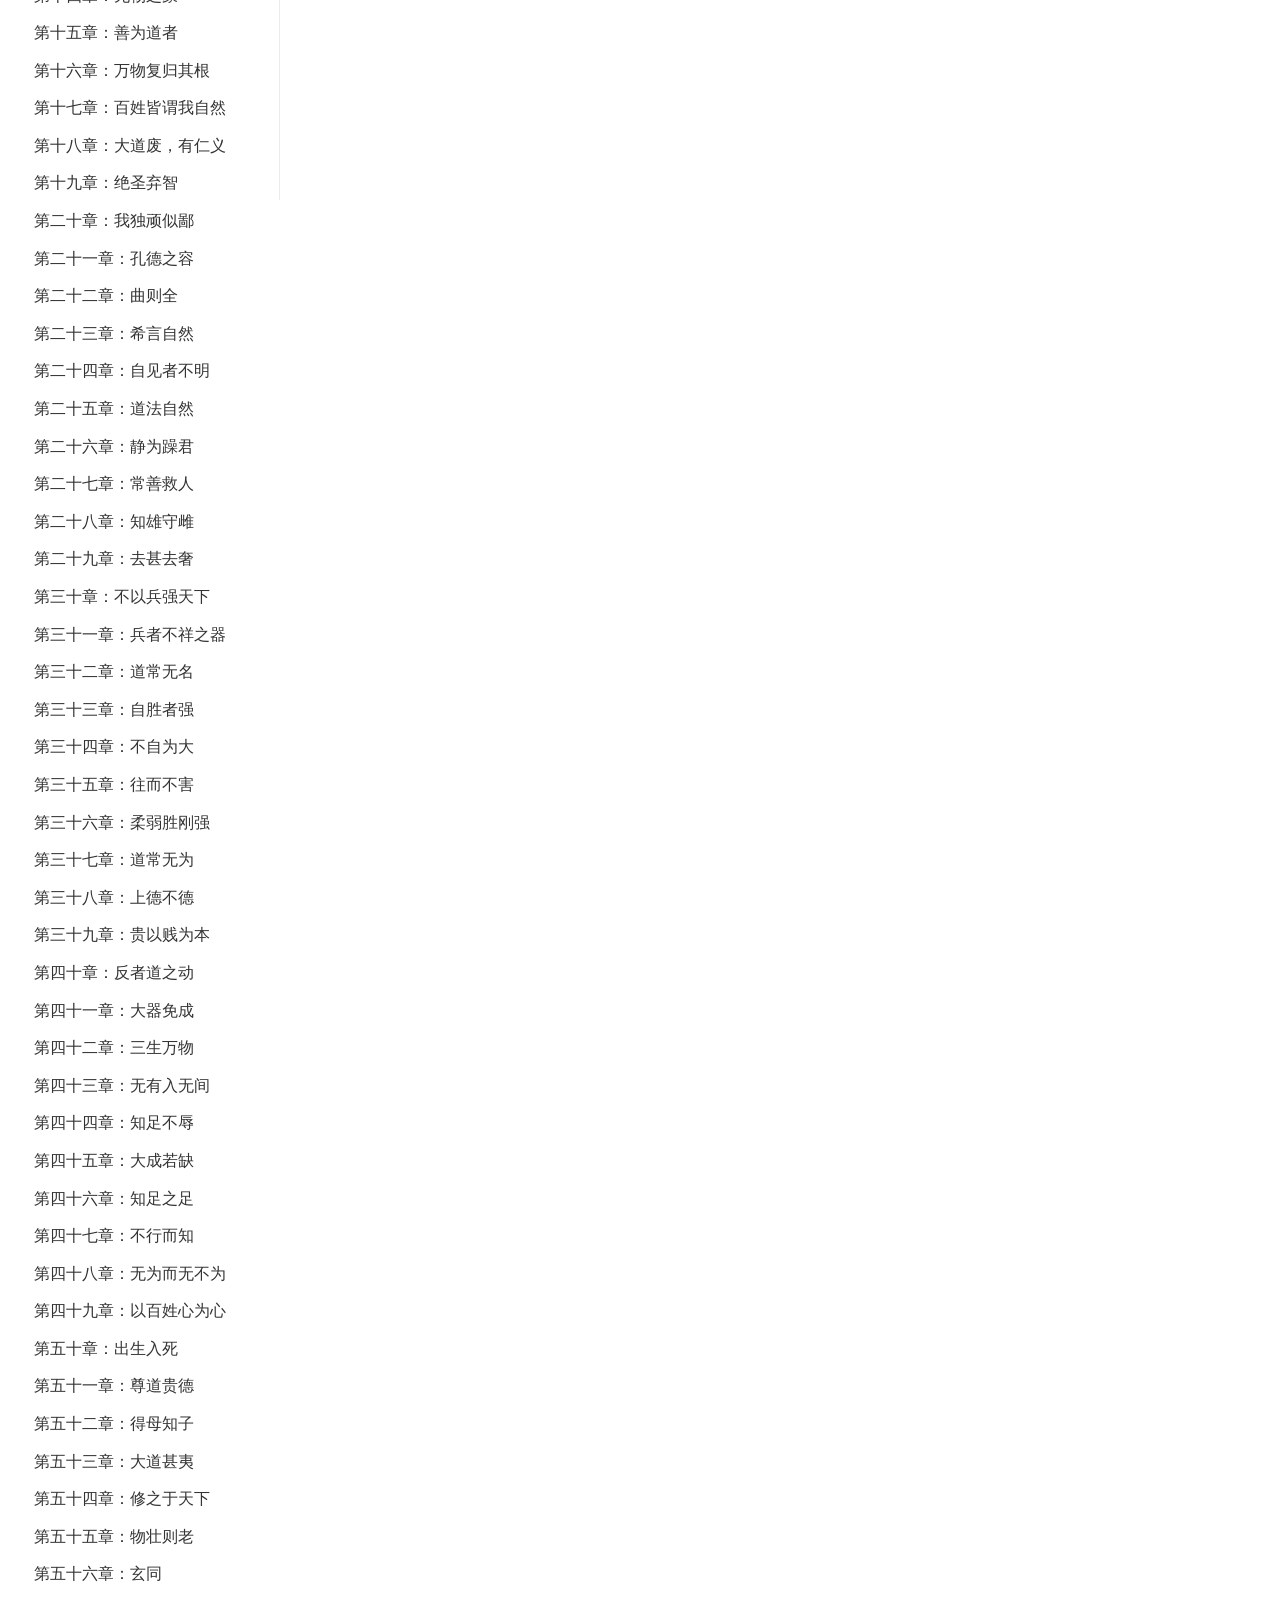
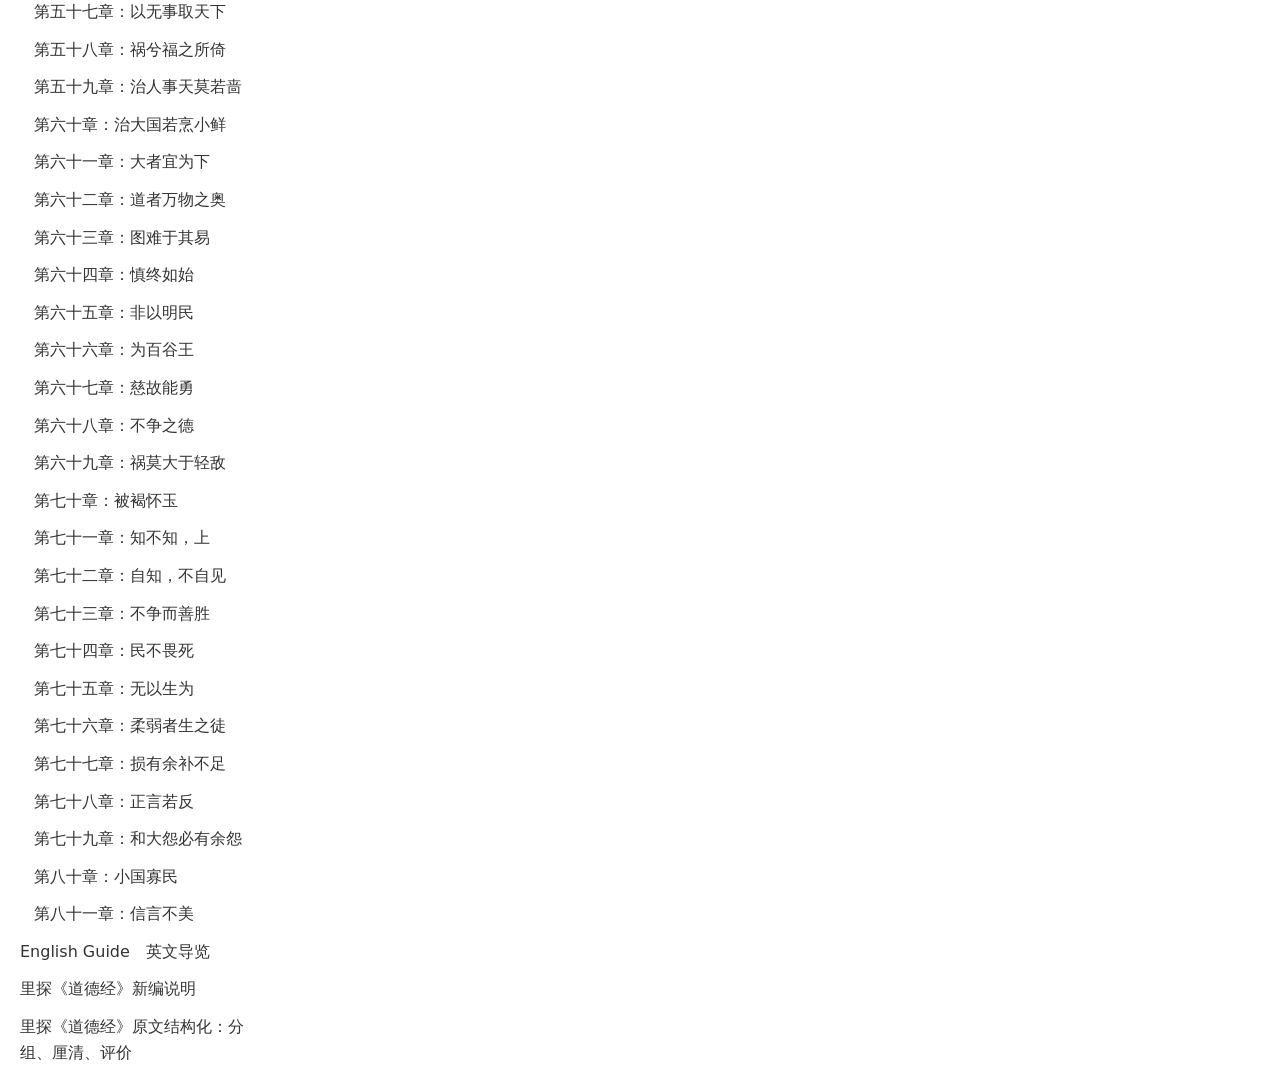
==== commit 2bf492b7: "加微信公众号入口：常态一枚小图标，点开显示二维码 用户定：封面与正文页右下角放入口。  设计（分层，不用整张二维码当图标） - 二维码缩到图标尺寸就扫不出来，故分两层：   · 常态：34x34 圆形" ====
--- a/index.html
+++ b/index.html
@@ -21,6 +21,41 @@
     <a class="zh" href="#/00">中文</a>
     <a class="en" href="#/en">EN</a>
   </div>
+
+  <!-- 微信公众号入口：常态只一个小图标，点开才显示二维码
+       （二维码缩到图标尺寸就扫不出来，必须分层） -->
+  <div id="tdn-wx">
+    <div id="tdn-wx-pop" role="dialog" aria-label="扫码关注里探微信公众号">
+      <img src="_media/wechat-qr.jpg" alt="里探微信公众号二维码" loading="lazy">
+      <p>微信扫码　关注「里探」</p>
+    </div>
+    <button id="tdn-wx-btn" type="button" aria-label="里探微信公众号" aria-expanded="false">
+      <svg viewBox="0 0 24 24" fill="currentColor" aria-hidden="true">
+        <path d="M3 3h7.2v7.2H3V3zm1.8 1.8v3.6h3.6V4.8H4.8zM13.8 3H21v7.2h-7.2V3zm1.8 1.8v3.6h3.6V4.8h-3.6zM3 13.8h7.2V21H3v-7.2zm1.8 1.8v3.6h3.6v-3.6H4.8zM13.8 13.8h2.5v2.5h-2.5v-2.5zm4.7 0H21v2.5h-2.5v-2.5zM13.8 18.5h2.5V21h-2.5v-2.5zm4.7 0H21V21h-2.5v-2.5z"/>
+      </svg>
+    </button>
+  </div>
+  <script>
+    (function () {
+      var box = document.getElementById('tdn-wx');
+      var btn = document.getElementById('tdn-wx-btn');
+      if (!box || !btn) return;
+      function set(open) {
+        box.classList.toggle('open', open);
+        btn.setAttribute('aria-expanded', open ? 'true' : 'false');
+      }
+      btn.addEventListener('click', function (e) {
+        e.stopPropagation();
+        set(!box.classList.contains('open'));
+      });
+      document.addEventListener('click', function (e) {
+        if (!box.contains(e.target)) set(false);
+      });
+      document.addEventListener('keydown', function (e) {
+        if (e.key === 'Escape') set(false);
+      });
+    })();
+  </script>
   <script>
     window.$docsify = {
       name: '里探《道德经》新编',
--- a/_style/site.css
+++ b/_style/site.css
@@ -77,3 +77,51 @@
   #tdn-entry { top: auto; bottom: 16px; right: 14px; }
   #tdn-lang { right: auto; left: 14px; bottom: 20px; }
 }
+
+/* ===== 微信公众号入口 =====
+   常态只是一枚很小的图标（与语言切换一个量级，不抢阅读）；
+   点开才显示二维码——二维码缩到图标尺寸就扫不出来，必须分层。 */
+#tdn-wx { position: fixed; right: 18px; bottom: 48px; z-index: 62; }
+#tdn-wx-btn {
+  display: grid; place-items: center; width: 34px; height: 34px; padding: 0;
+  border-radius: 50%; cursor: pointer; color: #8fa3c6;
+  opacity: .42; border: 1px solid rgba(120,160,255,.22);
+  background: rgba(12,20,44,.72);
+  -webkit-backdrop-filter: blur(10px); backdrop-filter: blur(10px);
+  transition: opacity .25s ease, color .25s ease, border-color .25s ease, transform .18s ease;
+  -webkit-tap-highlight-color: transparent;
+}
+#tdn-wx-btn:hover { opacity: 1; color: #dbe7ff; border-color: rgba(150,190,255,.6); }
+#tdn-wx-btn:active { transform: scale(.92); }
+#tdn-wx-btn svg { width: 17px; height: 17px; display: block; }
+#tdn-wx.open #tdn-wx-btn { opacity: 1; color: #07c160; border-color: rgba(7,193,96,.55); }
+
+#tdn-wx-pop {
+  position: absolute; right: 0; bottom: calc(100% + 10px);
+  width: 176px; padding: 11px 11px 9px; border-radius: 14px;
+  background: rgba(10,16,34,.96);
+  border: 1px solid rgba(120,160,255,.28);
+  box-shadow: 0 18px 44px -14px rgba(0,0,0,.92);
+  -webkit-backdrop-filter: blur(14px); backdrop-filter: blur(14px);
+  opacity: 0; visibility: hidden; transform: translateY(7px) scale(.97);
+  transform-origin: 100% 100%;
+  transition: opacity .22s ease, transform .22s ease, visibility .22s;
+}
+#tdn-wx.open #tdn-wx-pop { opacity: 1; visibility: visible; transform: none; }
+#tdn-wx-pop img {
+  display: block; width: 100%; height: auto; box-sizing: border-box;
+  padding: 5px; border-radius: 9px; background: #fff;   /* 扫码需要浅底 */
+}
+#tdn-wx-pop p {
+  margin: 8px 0 0; text-align: center;
+  font: 500 11.5px/1.4 -apple-system, "PingFang SC", "Microsoft YaHei", sans-serif;
+  letter-spacing: .06em; color: #a9c2ee;
+}
+@media (max-width: 780px) {
+  /* 手机：天道星图入口占着右下，图标要叠在它上方 */
+  #tdn-wx { right: 14px; bottom: 62px; }
+  #tdn-wx-pop { width: 154px; }
+}
+@media (prefers-reduced-motion: reduce) {
+  #tdn-wx-pop, #tdn-wx-btn { transition: none; }
+}
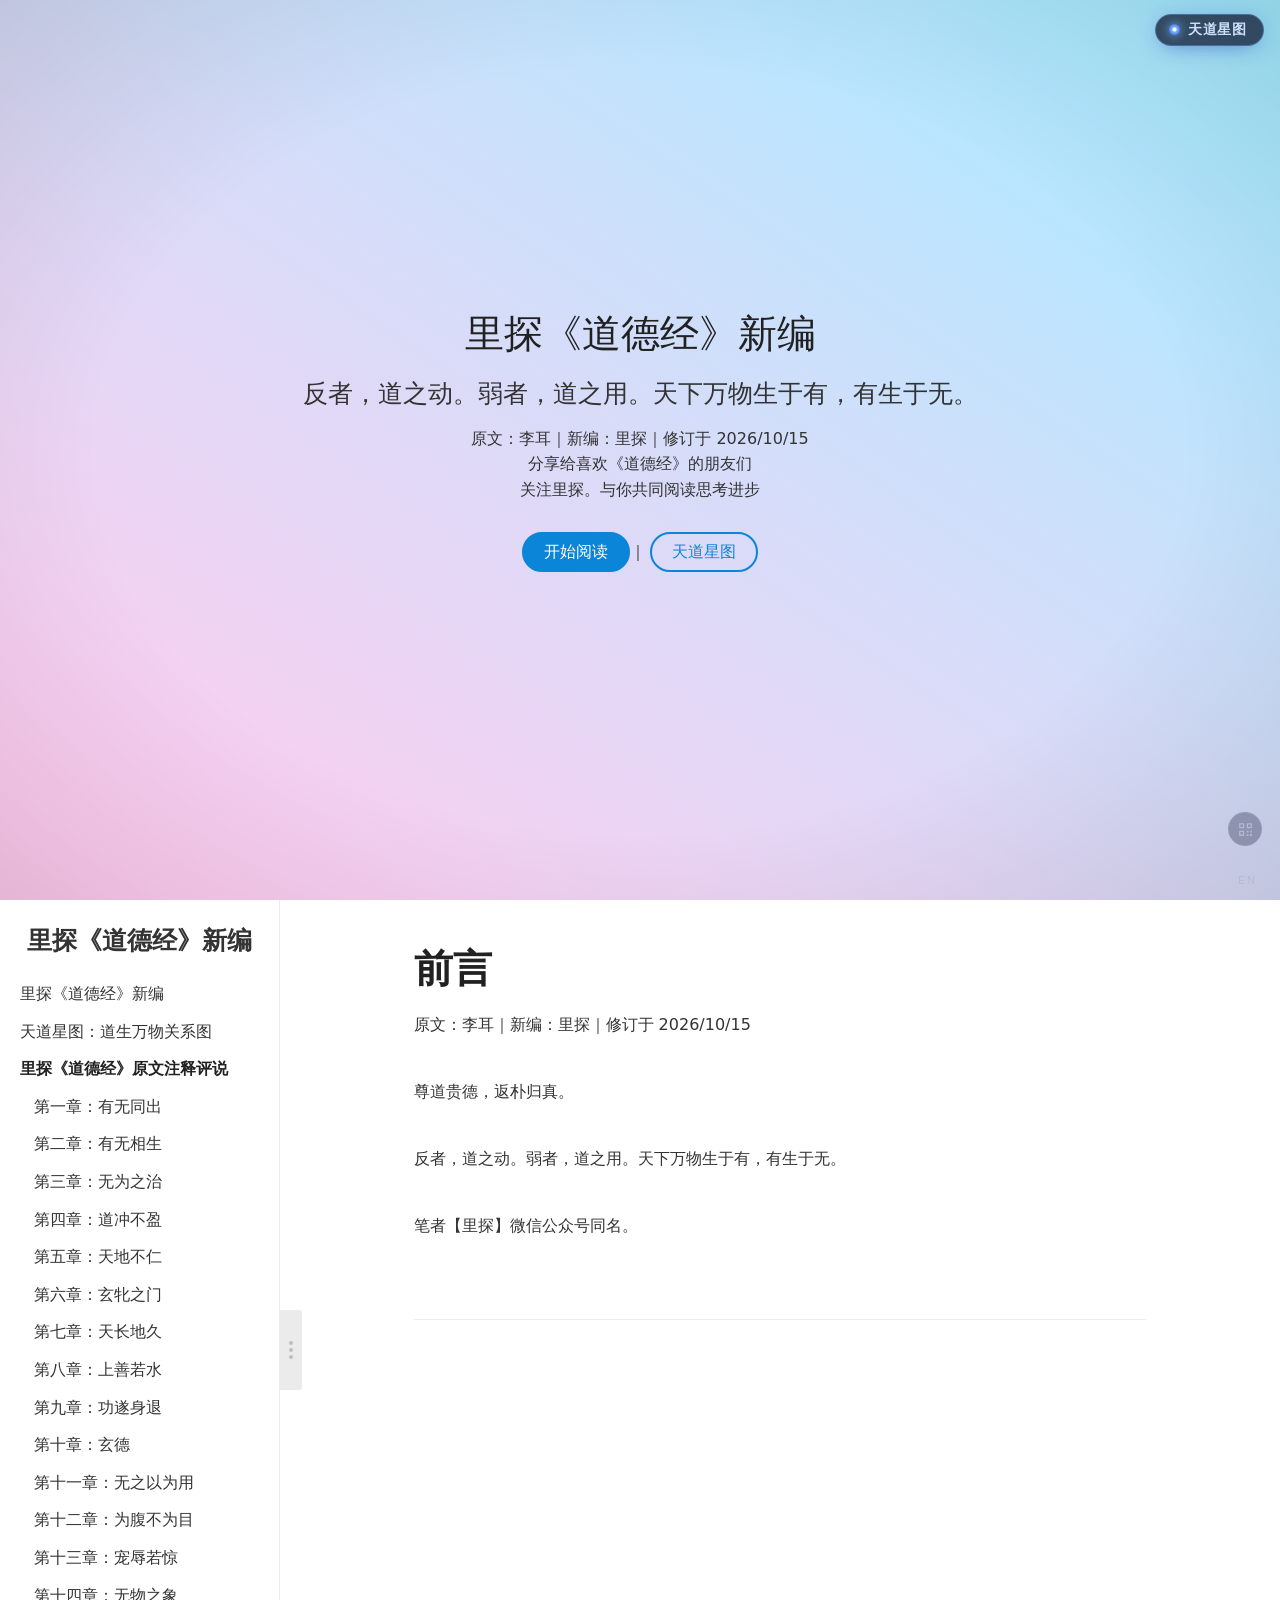
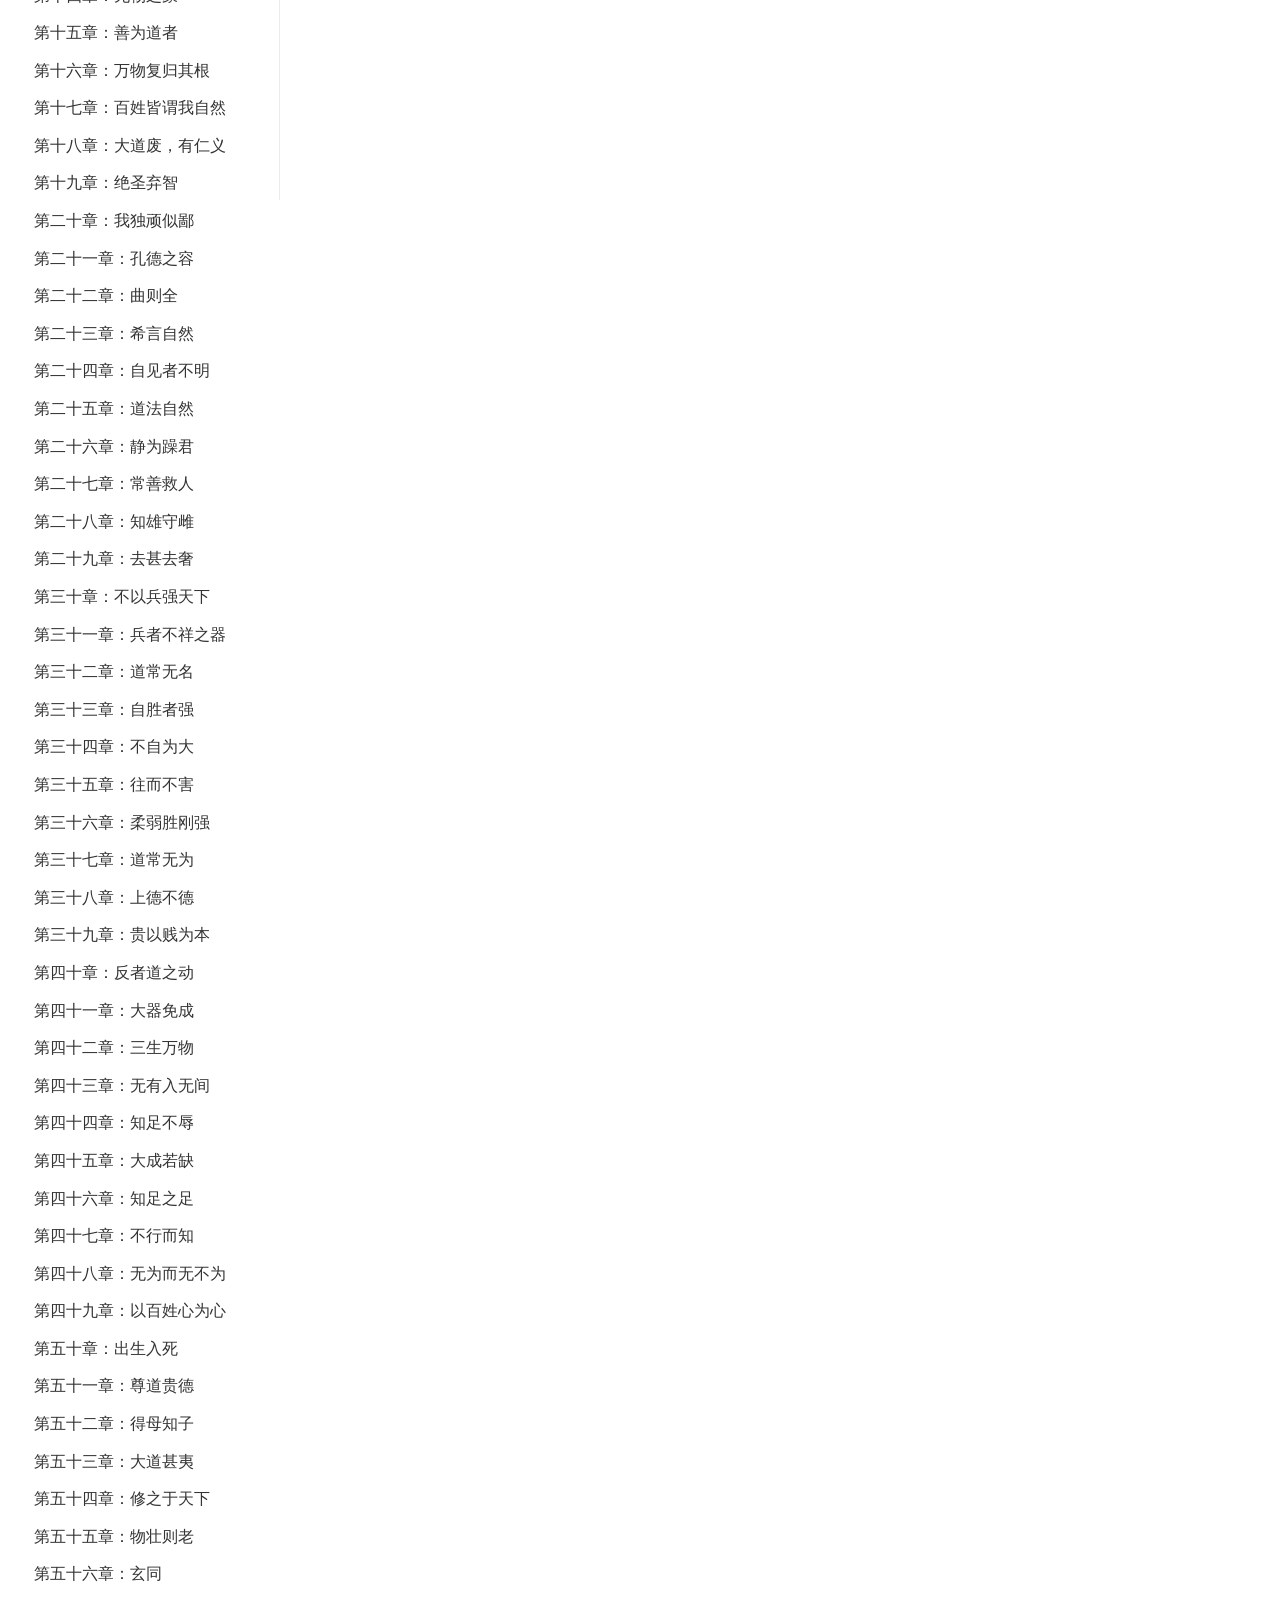
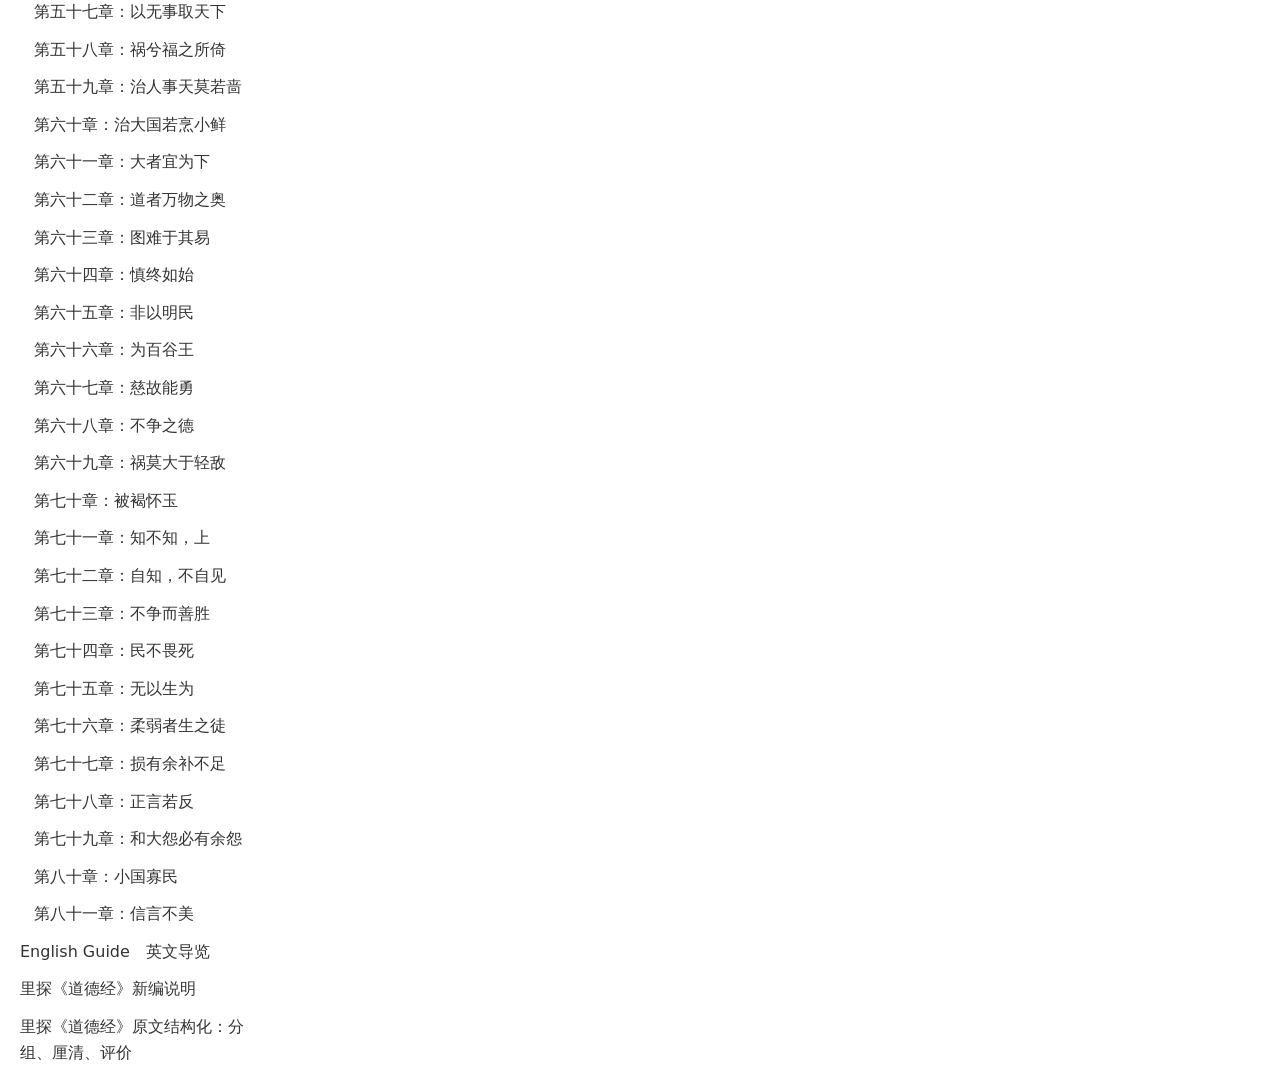
==== commit dfd298a9: "抽屉「在新编中阅读」改为直接定位到当前组 用户提：点这个按钮后，页面应当自动翻到当前那一组，不必从页首重新找。  一、生成带锚点的链接（tiandao-net.js） - 新增 anchorOf(id" ====
--- a/index.html
+++ b/index.html
@@ -73,6 +73,29 @@
         crossChapter: true,
         crossChapterText: true,
       },
+      plugins: [
+        /* 定位到指定标题（天道星图抽屉里的「在新编中阅读」用它跳到当前组）。
+           docsify 自带 ?id= 在本站不生效——它在异步渲染完成前就去查元素，
+           查不到便不滚动。改挂 doneEach：渲染完再滚。 */
+        function (hook) {
+          hook.doneEach(function () {
+            var m = /[?&]id=([^&]+)/.exec(location.hash);
+            if (!m) return;
+            var id = decodeURIComponent(m[1]);
+            /* 滚三次：字体、图片晚到会把内容撑开，只滚一次会跑偏
+               （实测一次不够，标题会落到视口上方 76px） */
+            var go = function () {
+              var el = document.getElementById(id);
+              if (!el) return;
+              el.scrollIntoView({ block: 'start' });
+              window.scrollBy(0, -18);   /* 留一点上边距 */
+            };
+            setTimeout(go, 30);
+            setTimeout(go, 260);
+            setTimeout(go, 720);
+          });
+        }
+      ],
     }
   </script>
   <!-- Docsify v5 -->
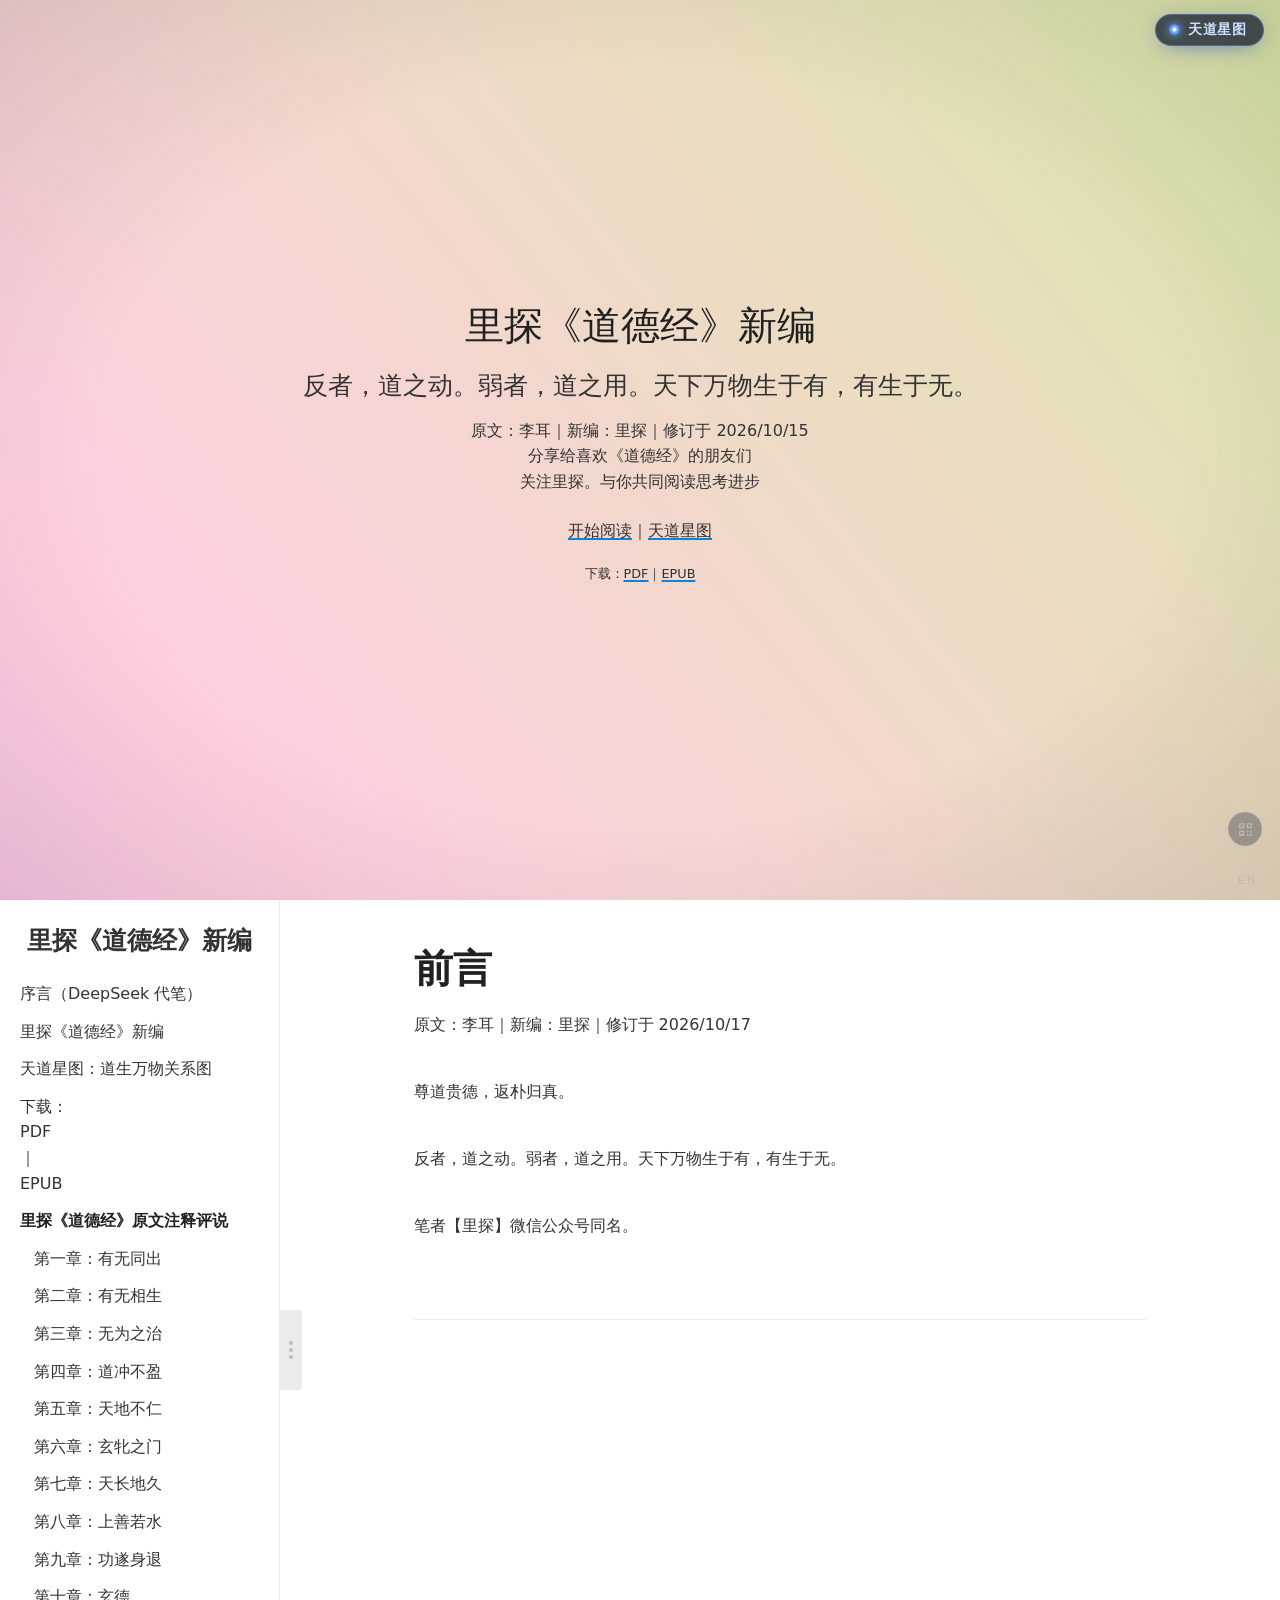
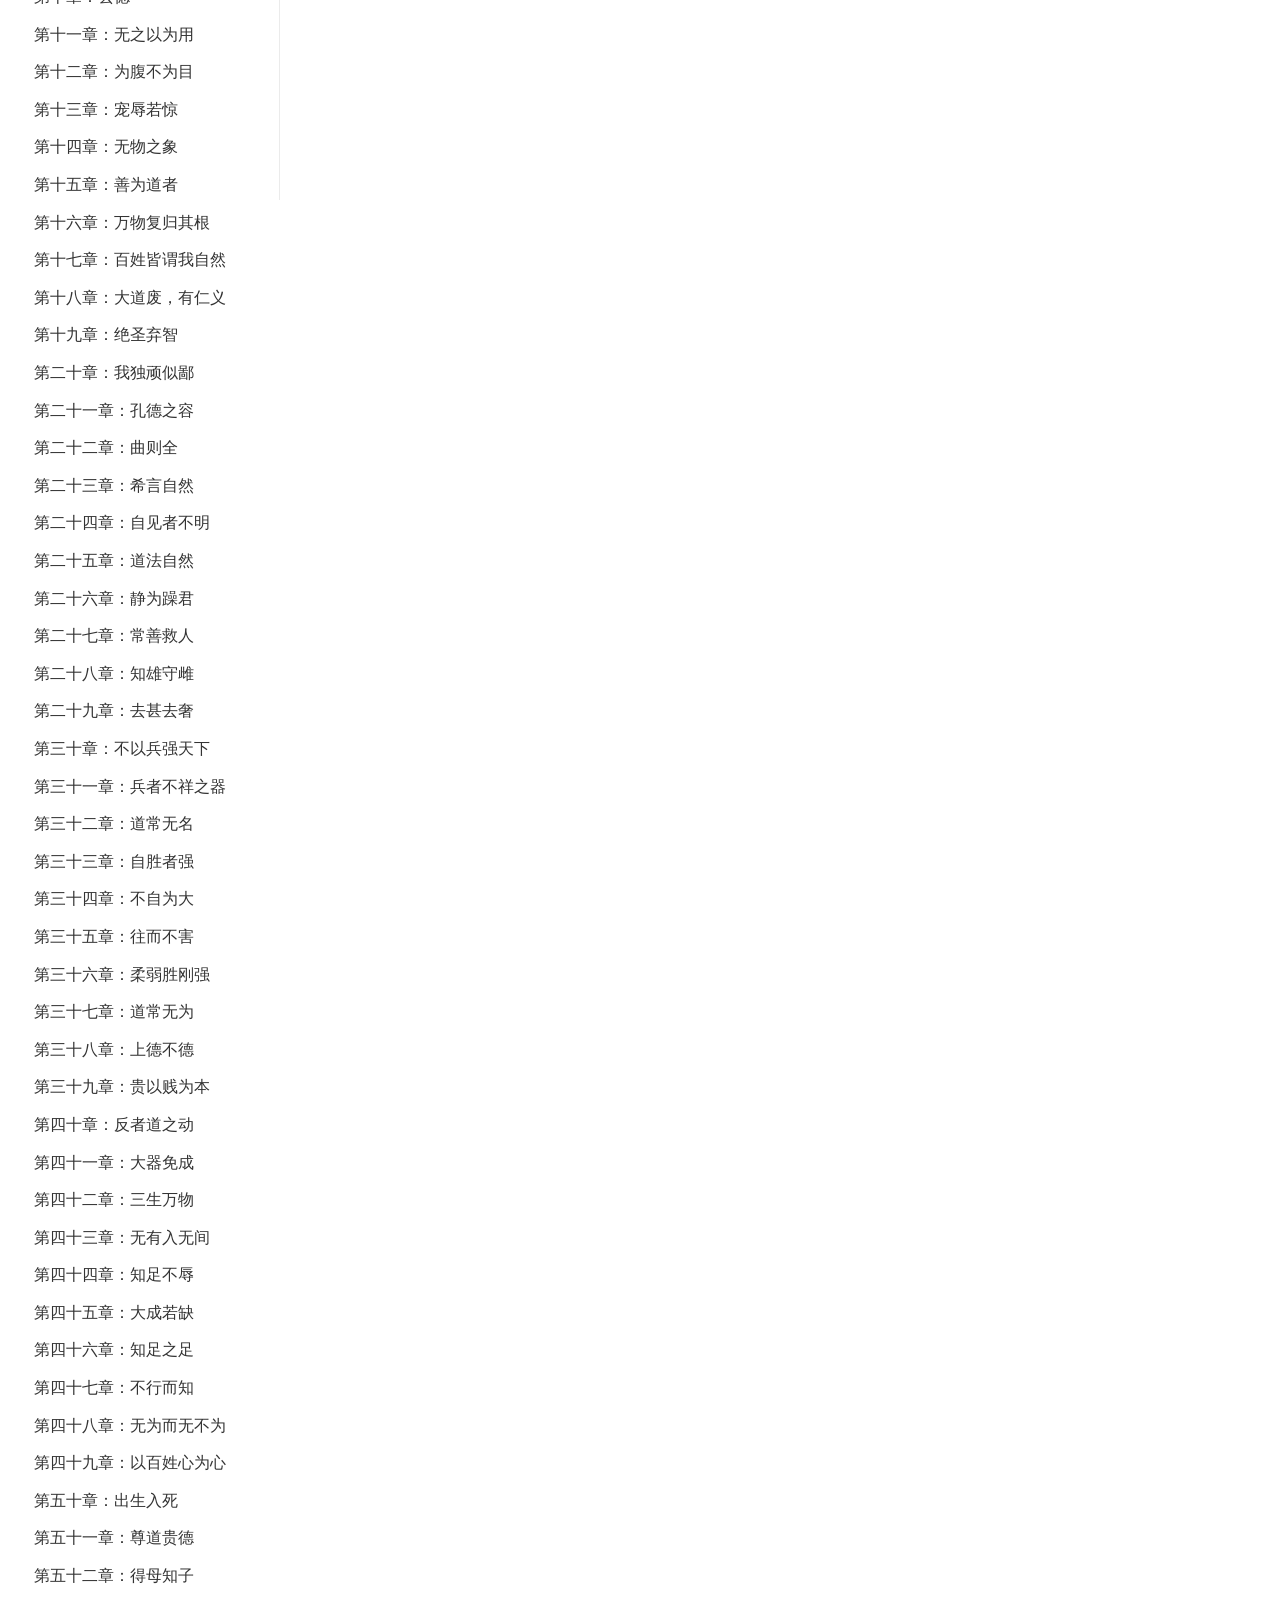
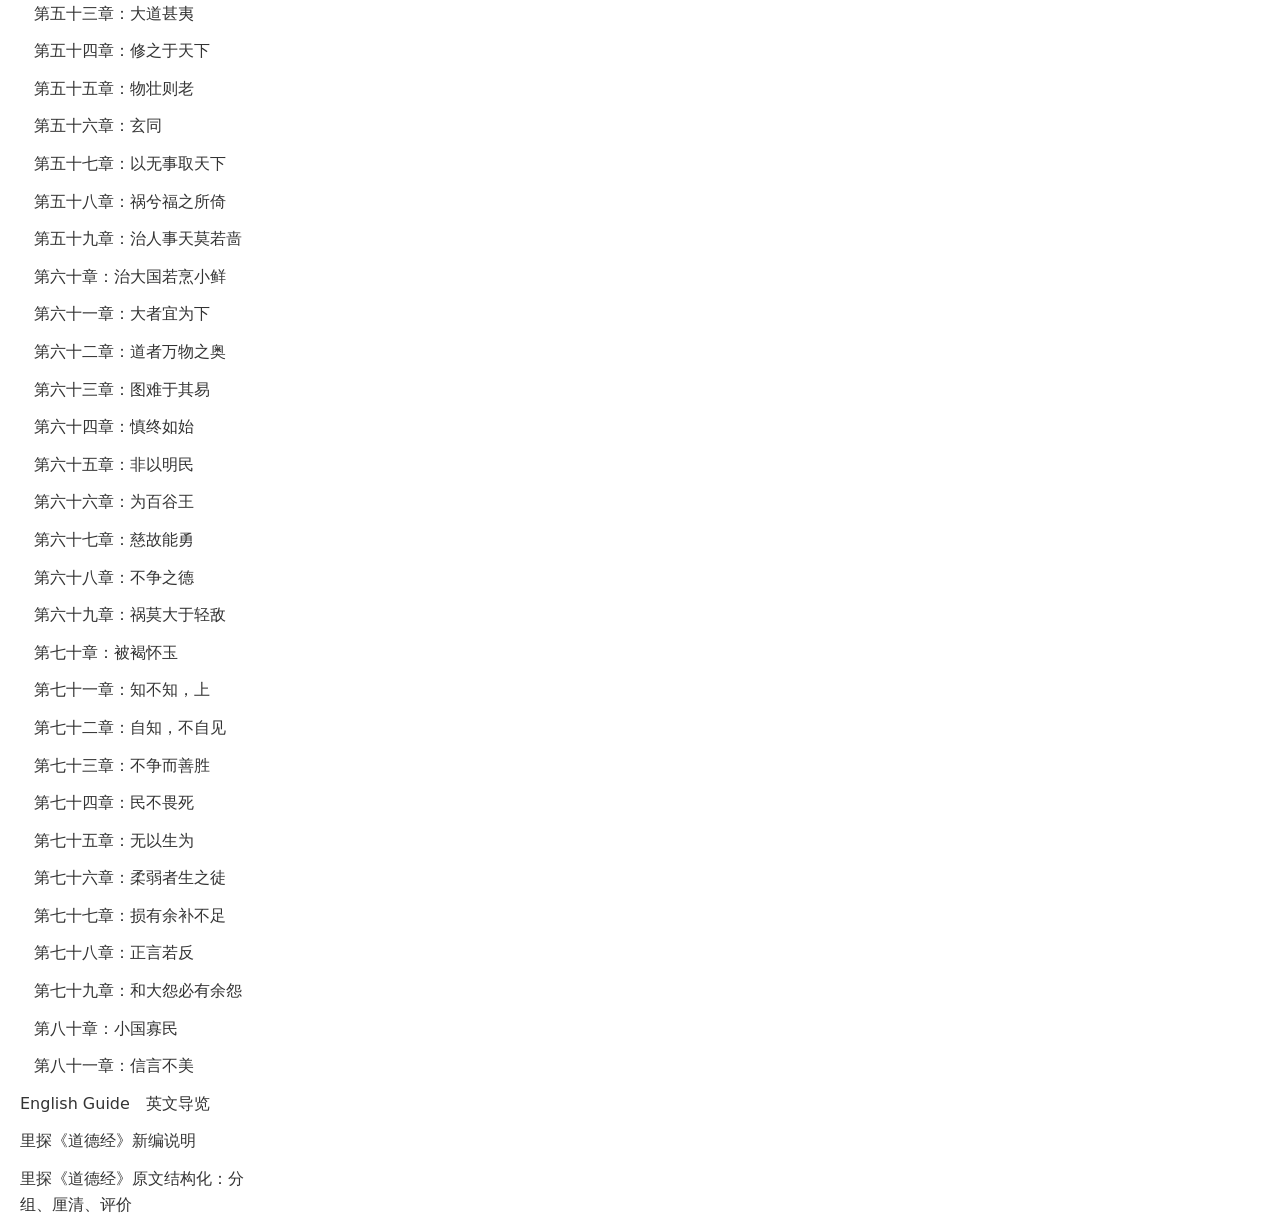
==== commit 94760169: "章号改为上标（显示层）；98.md 说明移到末尾并改称读本；体例句去掉章号说明 用户定： ① 「（章号）→ <sup>」可以这么处理 ② 98.md 那段说明应放末尾，且不能说"工作底本、非成品"——" ====
--- a/index.html
+++ b/index.html
@@ -59,6 +59,17 @@
   <script>
     window.$docsify = {
       name: '里探《道德经》新编',
+      /* 显示层把句尾（章号）排成上标。数据永远是纯文本，排版只发生在渲染时。 */
+      markdown: {
+        config: function (md) {
+          md.renderer.rules.text = (function (orig) {
+            return function (tokens, idx, options, env, self) {
+              return orig(tokens, idx, options, env, self)
+                .replace(/（([一二三四五六七八九十]+)）/g, '<sup class="cn">（$1）</sup>');
+            };
+          })(md.renderer.rules.text || function (tokens, idx) { return tokens[idx].content; });
+        }
+      },
       //repo: 'https://github.com/insseek/tao-te-ching',
       loadSidebar: true,
       subMaxLevel: 2,
--- a/_style/site.css
+++ b/_style/site.css
@@ -125,3 +125,7 @@
 @media (prefers-reduced-motion: reduce) {
   #tdn-wx-pop, #tdn-wx-btn { transition: none; }
 }
+
+/* 句尾（原属章号）排成上标：需要时找得到，不需要时不打扰 */
+.md-content sup.cn,
+.markdown-section sup.cn { font-size: .68em; color: #8a8a8a; vertical-align: .42em; margin-left: .04em; letter-spacing: 0; }
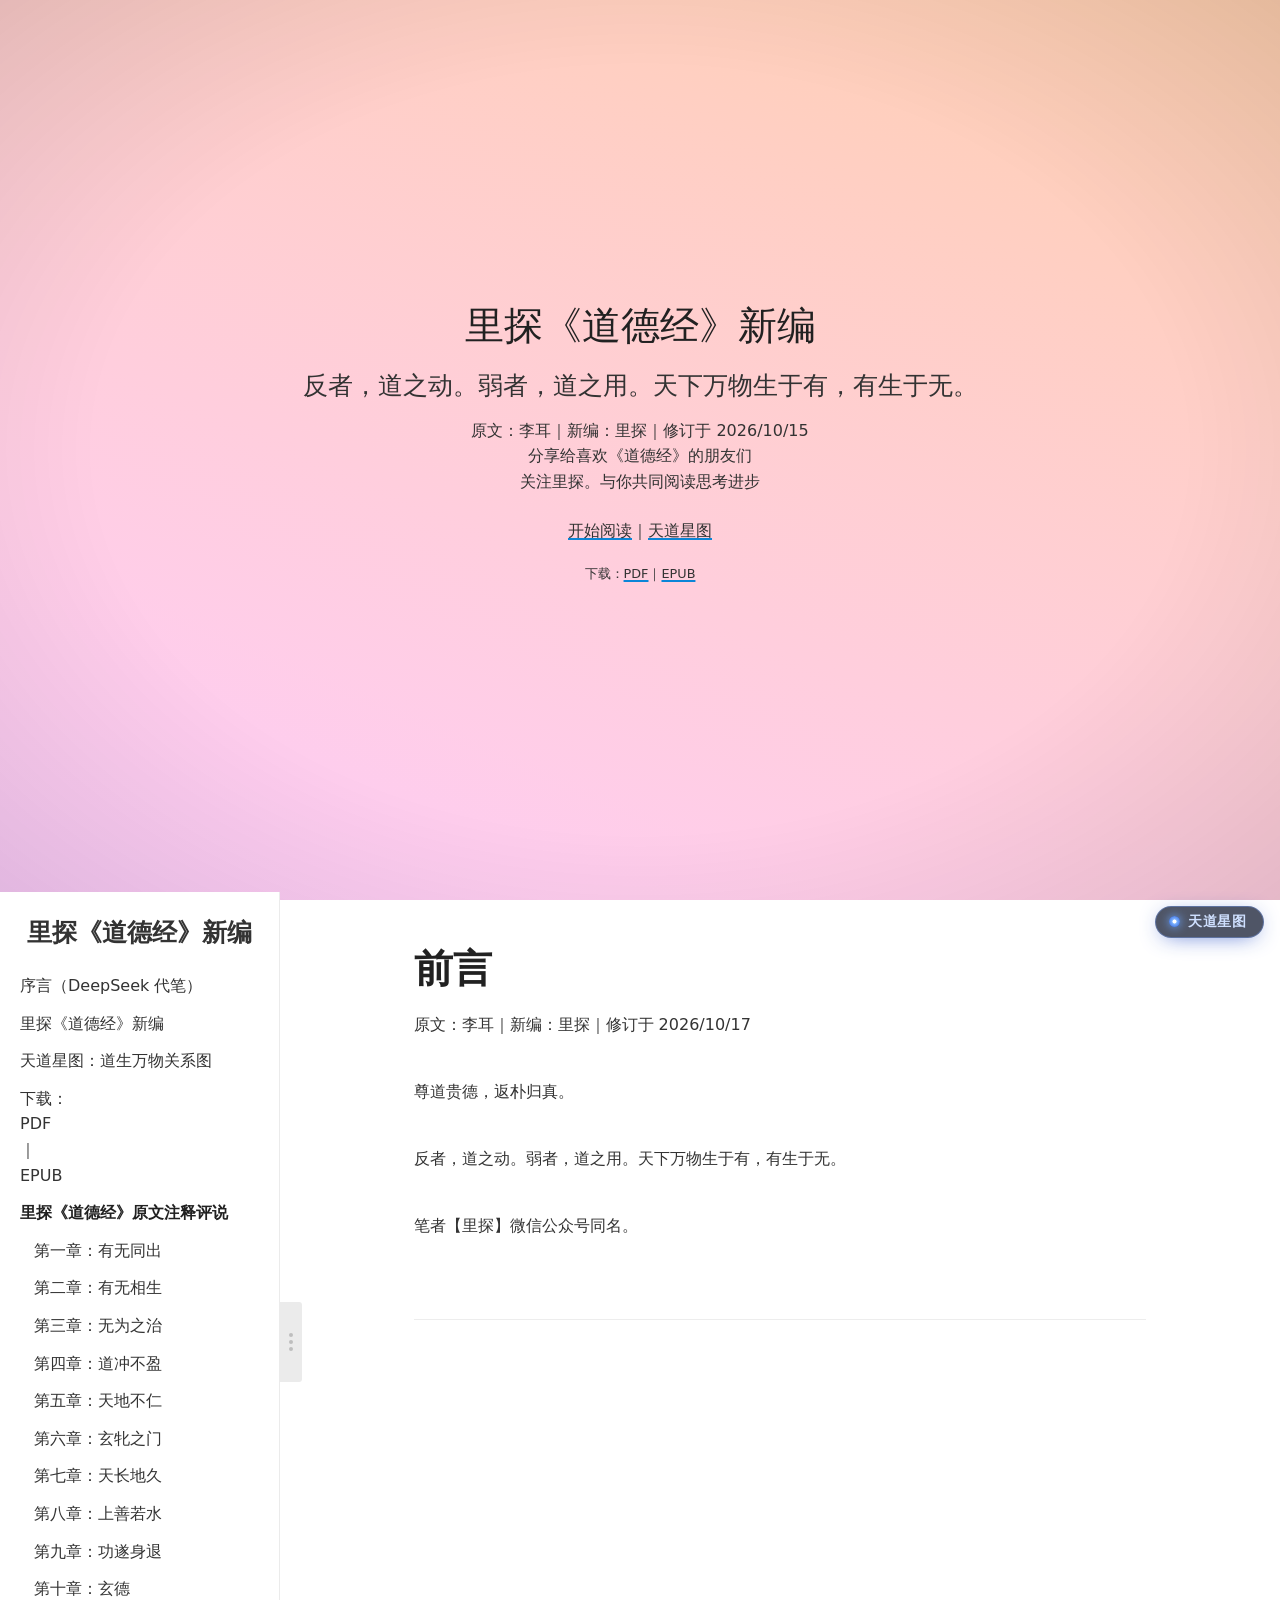
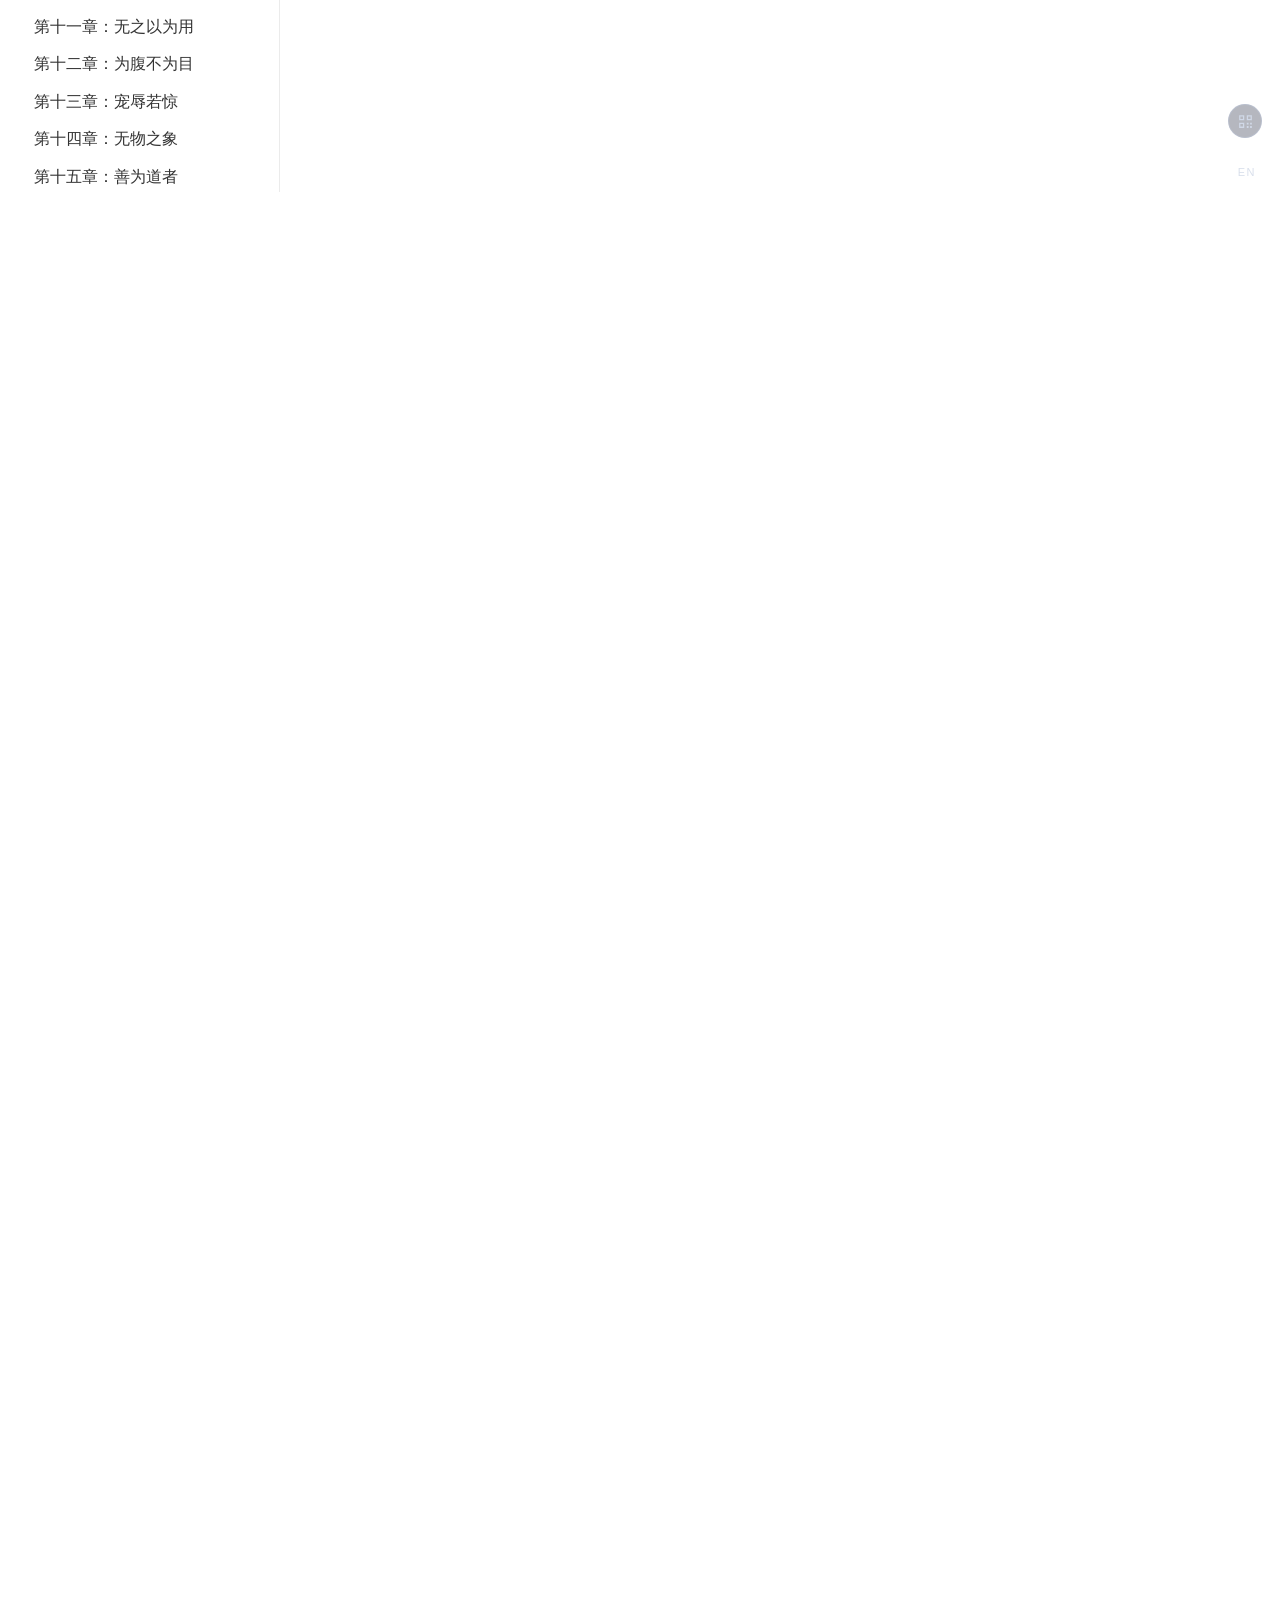
==== commit 322d532c: "修：站点的上标规则没生效（md.renderer.rules.text 不是有效规则） 上一提交里我用 markdown.config 覆盖 md.renderer.rules.text——markd" ====
--- a/index.html
+++ b/index.html
@@ -59,18 +59,6 @@
   <script>
     window.$docsify = {
       name: '里探《道德经》新编',
-      /* 显示层把句尾（章号）排成上标。数据永远是纯文本，排版只发生在渲染时。 */
-      markdown: {
-        config: function (md) {
-          md.renderer.rules.text = (function (orig) {
-            return function (tokens, idx, options, env, self) {
-              return orig(tokens, idx, options, env, self)
-                .replace(/（([一二三四五六七八九十]+)）/g, '<sup class="cn">（$1）</sup>');
-            };
-          })(md.renderer.rules.text || function (tokens, idx) { return tokens[idx].content; });
-        }
-      },
-      //repo: 'https://github.com/insseek/tao-te-ching',
       loadSidebar: true,
       subMaxLevel: 2,
       sidebarDisplayLevel: 1,
@@ -89,6 +77,12 @@
            docsify 自带 ?id= 在本站不生效——它在异步渲染完成前就去查元素，
            查不到便不滚动。改挂 doneEach：渲染完再滚。 */
         function (hook) {
+          hook.afterEach(function (html) {
+            /* 显示层把句尾（章号）排成上标。数据始终是纯文本，
+               只在渲染后的 HTML 上替换——这样 .md 里不会有任何标签。 */
+            return html.replace(/（([一二三四五六七八九十]+)）/g,
+              '<sup class="cn">（$1）</sup>');
+          });
           hook.doneEach(function () {
             var m = /[?&]id=([^&]+)/.exec(location.hash);
             if (!m) return;
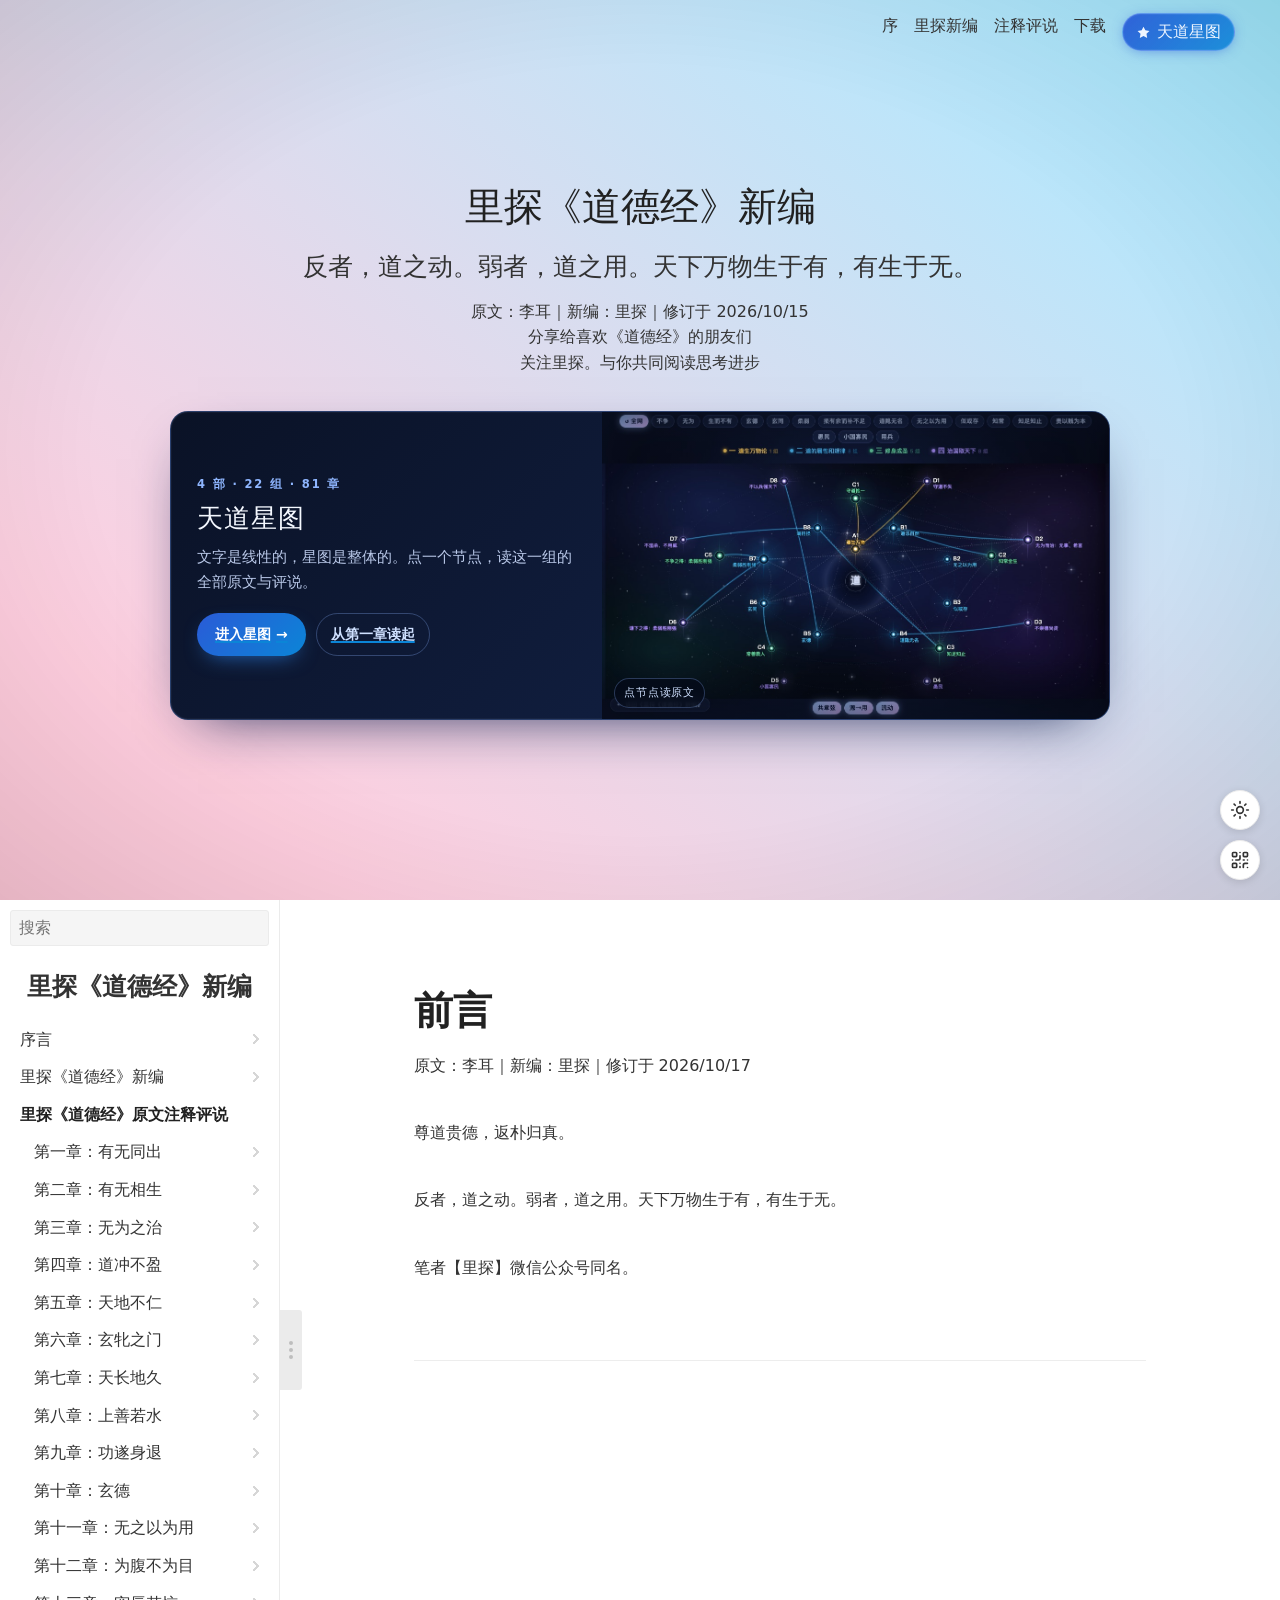
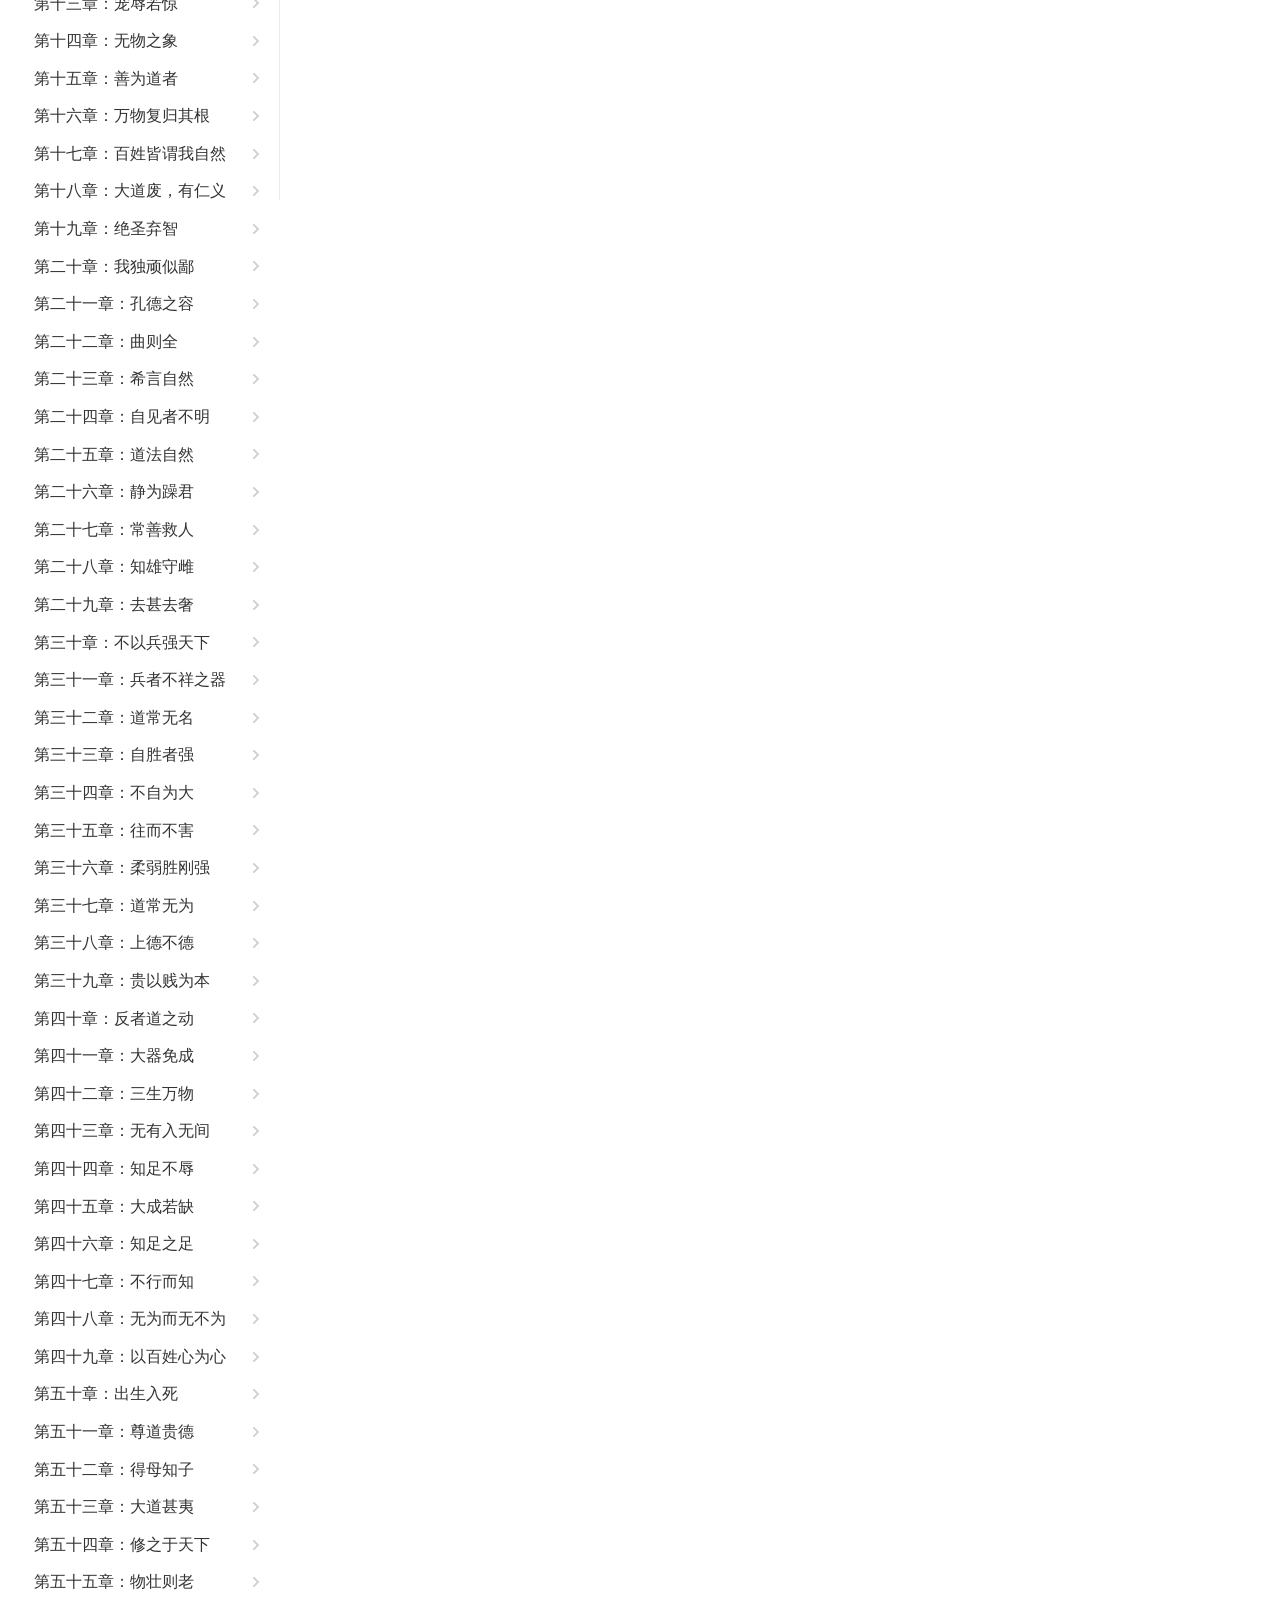
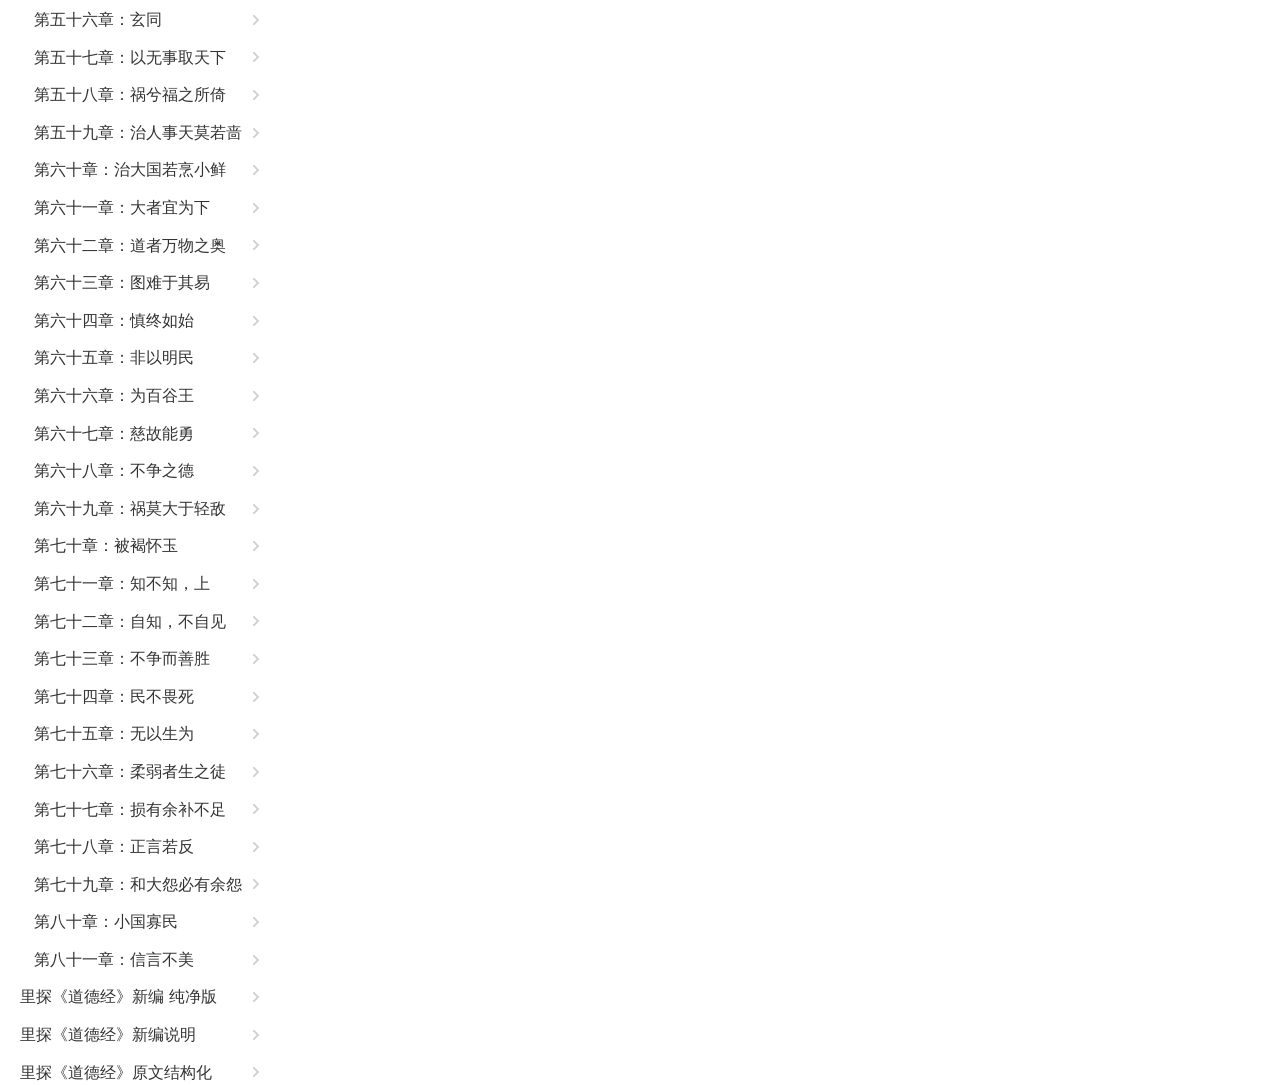
==== commit cc576524: "站点升级 Docsify 5：顶部导航、深浅色主题、封面改版 - 顶部导航 _navbar.md：序／里探新编（纯净版、新编说明、原文结构化）／   注释评说／下载／天道星图；侧栏随之去掉重复的下载行" ====
--- a/index.html
+++ b/index.html
@@ -1,5 +1,5 @@
 <!DOCTYPE html>
-<html lang="en">
+<html lang="zh-CN">
 
 <head>
   <meta charset="UTF-8">
@@ -8,69 +8,62 @@
   <meta name="description" content="里探《道德经》新编 原文·解字·译文·评说">
   <meta name="viewport" content="width=device-width, initial-scale=1.0, minimum-scale=1.0">
   <link rel="icon" href="_media/favicon.jpg">
-  <link rel="stylesheet" href="_style/docsify@5.min.css">
+  <!-- Docsify v5 核心主题 -->
+  <link rel="stylesheet" href="_style/docsify@5-themes-core.min.css">
+  <!-- 深色模式附加样式：默认跟随系统，可用右下角按钮手动切换 -->
+  <link id="theme-dark" rel="stylesheet" href="_style/docsify@5-themes-core-dark.min.css"
+    media="(prefers-color-scheme: dark)">
+  <!-- 站点自定义样式 -->
   <link rel="stylesheet" href="_style/site.css">
+  <!-- 右下角主题按钮 / 公众号二维码样式 -->
+  <link rel="stylesheet" href="_style/custom.css">
+
+  <script>
+    // 首屏渲染前恢复上次选择的主题，避免闪烁；没有记录时跟随系统
+    (() => {
+      try {
+        const saved = localStorage.getItem('docsify-theme');
+        if (saved === 'dark' || saved === 'light') {
+          document.getElementById('theme-dark').media =
+            saved === 'dark' ? 'all' : 'not all';
+          document.documentElement.dataset.theme = saved;
+        }
+      } catch (error) {
+        /* localStorage 不可用时忽略 */
+      }
+    })();
+  </script>
 </head>
 
-<body>
+<body class="loading sidebar-chevron-right">
   <div id="app"></div>
 
-  <a id="tdn-entry" href="tian-wang.html" title="天道星图：天网恢恢，疏而不失 —— 22 组 · 源流 · 共章相连">天道星图</a>
+  <!-- 右下角悬浮控件（主题切换 / 公众号二维码，由脚本填充） -->
+  <div id="app-controls" class="app-controls"></div>
 
-  <div id="tdn-lang" title="语言 / Language">
-    <a class="zh" href="#/00">中文</a>
-    <a class="en" href="#/en">EN</a>
-  </div>
-
-  <!-- 微信公众号入口：常态只一个小图标，点开才显示二维码
-       （二维码缩到图标尺寸就扫不出来，必须分层） -->
-  <div id="tdn-wx">
-    <div id="tdn-wx-pop" role="dialog" aria-label="扫码关注里探微信公众号">
-      <img src="_media/wechat-qr.jpg" alt="里探微信公众号二维码" loading="lazy">
-      <p>微信扫码　关注「里探」</p>
-    </div>
-    <button id="tdn-wx-btn" type="button" aria-label="里探微信公众号" aria-expanded="false">
-      <svg viewBox="0 0 24 24" fill="currentColor" aria-hidden="true">
-        <path d="M3 3h7.2v7.2H3V3zm1.8 1.8v3.6h3.6V4.8H4.8zM13.8 3H21v7.2h-7.2V3zm1.8 1.8v3.6h3.6V4.8h-3.6zM3 13.8h7.2V21H3v-7.2zm1.8 1.8v3.6h3.6v-3.6H4.8zM13.8 13.8h2.5v2.5h-2.5v-2.5zm4.7 0H21v2.5h-2.5v-2.5zM13.8 18.5h2.5V21h-2.5v-2.5zm4.7 0H21V21h-2.5v-2.5z"/>
-      </svg>
-    </button>
-  </div>
-  <script>
-    (function () {
-      var box = document.getElementById('tdn-wx');
-      var btn = document.getElementById('tdn-wx-btn');
-      if (!box || !btn) return;
-      function set(open) {
-        box.classList.toggle('open', open);
-        btn.setAttribute('aria-expanded', open ? 'true' : 'false');
-      }
-      btn.addEventListener('click', function (e) {
-        e.stopPropagation();
-        set(!box.classList.contains('open'));
-      });
-      document.addEventListener('click', function (e) {
-        if (!box.contains(e.target)) set(false);
-      });
-      document.addEventListener('keydown', function (e) {
-        if (e.key === 'Escape') set(false);
-      });
-    })();
-  </script>
   <script>
     window.$docsify = {
       name: '里探《道德经》新编',
-      loadSidebar: true,
+      loadSidebar: '_sidebar.md',
+      loadNavbar: '_navbar.md',
       subMaxLevel: 2,
       sidebarDisplayLevel: 1,
       coverpage: true,
       search: {
         placeholder: '搜索',
+        paths: 'auto',
+        depth: 2,
       },
       pagination: {
         previousText: '上一章',
         nextText: '下一章',
         crossChapter: true,
         crossChapterText: true,
+      },
+      // 微信公众号二维码：填写 qrcode 后显示右下角按钮
+      wechat: {
+        qrcode: '_media/wechat-qr.jpg',
+        text: '微信扫码　关注「里探」',
       },
       plugins: [
         /* 定位到指定标题（天道星图抽屉里的「在新编中阅读」用它跳到当前组）。
@@ -103,13 +96,16 @@
       ],
     }
   </script>
-  <!-- Docsify v5 -->
-  <!-- 本地启动：docsify serve -->
+  <!-- Docsify v5.0.0 本体（必须最先加载） -->
   <script src="_script/docsify@5.min.js"></script>
-  <!-- search -->
-  <script src="_script/docsify5-search.min.js"></script>
-  <!-- pagination -->
-  <script src="_script/docsify5-pagination.min.js"></script>
+  <!-- 全文搜索插件 -->
+  <script src="_script/docsify-search@5.min.js"></script>
+  <!-- 分页插件 -->
+  <script src="_script/docsify-pagination@2.10.1.min.js"></script>
+  <!-- 深色模式切换（右下角按钮，双击恢复跟随系统） -->
+  <script src="_script/theme-toggle.js"></script>
+  <!-- 微信公众号二维码（读取 $docsify.wechat 配置） -->
+  <script src="_script/wechat.js"></script>
 </body>
 
 </html>
--- a/_style/docsify@5-themes-core.min.css
+++ b/_style/docsify@5-themes-core.min.css
@@ -0,0 +1,2 @@
+:root{--color-bg:#fff;--color-text:#333;--theme-color:#0b85d7;--color-mono-min:var(--color-bg);--color-mono-1:color-mix(in srgb,var(--color-mono-min),var(--color-mono-max) 5%);--color-mono-2:color-mix(in srgb,var(--color-mono-min),var(--color-mono-max) 10%);--color-mono-3:color-mix(in srgb,var(--color-mono-min),var(--color-mono-max) 20%);--color-mono-4:color-mix(in srgb,var(--color-mono-min),var(--color-mono-max) 32%);--color-mono-5:color-mix(in srgb,var(--color-mono-max),var(--color-mono-min) 50%);--color-mono-6:color-mix(in srgb,var(--color-mono-max),var(--color-mono-min) 32%);--color-mono-7:color-mix(in srgb,var(--color-mono-max),var(--color-mono-min) 20%);--color-mono-8:color-mix(in srgb,var(--color-mono-max),var(--color-mono-min) 10%);--color-mono-9:color-mix(in srgb,var(--color-mono-max),var(--color-mono-min) 5%);--color-mono-max:var(--color-text);--theme-color-1:color-mix(in srgb,var(--theme-color),var(--color-mono-min) 90%);--theme-color-2:color-mix(in srgb,var(--theme-color),var(--color-mono-min) 75%);--theme-color-3:color-mix(in srgb,var(--theme-color),var(--color-mono-min) 55%);--theme-color-4:color-mix(in srgb,var(--theme-color),var(--color-mono-min) 30%);--theme-color-5:color-mix(in srgb,var(--theme-color),var(--color-mono-max) 30%);--theme-color-6:color-mix(in srgb,var(--theme-color),var(--color-mono-max) 55%);--theme-color-7:color-mix(in srgb,var(--theme-color),var(--color-mono-max) 75%);--theme-color-8:color-mix(in srgb,var(--theme-color),var(--color-mono-max) 90%);--font-family:system-ui,sans-serif;--font-family-emoji:"Apple Color Emoji","Segoe UI Emoji","Segoe UI Symbol","Noto Color Emoji";--font-family-mono:ui-monospace,"Cascadia Code","Source Code Pro",Menlo,Consolas,"DejaVu Sans Mono",monospace;--font-size:16px;--font-size-xxxl:calc(var(--font-size-xxl)*var(--modular-scale));--font-size-xxl:calc(var(--font-size-xl)*var(--modular-scale));--font-size-xl:calc(var(--font-size-l)*var(--modular-scale));--font-size-l:calc(1rem*var(--modular-scale));--font-size-m:var(--font-size);--font-size-s:max(13px,calc(var(--font-size-m)/var(--modular-scale)));--font-size-xs:max(11px,calc(var(--font-size-s)/var(--modular-scale)));--font-size-emoji:1.2em;--font-size-mono:0.875rem;--font-weight:350;--font-weight-mono:var(--font-weight);--line-height:1.6;--modular-scale:1.250;--border-color:var(--color-mono-2);--border-radius:3px;--duration-slow:500ms;--duration-medium:250ms;--duration-fast:150ms;--margin-block:1rem;--scroll-padding-top:var(--margin-block);--content-margin-inline:45px;--content-max-width:72ch;--cover-bg:unset;--cover-bg-brightness:1;--cover-bg-overlay:radial-gradient(transparent 60%,rgba(0,0,0,.1));--cover-color: ;--cover-title-color:var(--strong-color);--cover-title-font:var(--font-size-xxxl) var(--font-family);--blockquote-bg: ;--blockquote-border-color:var(--theme-color);--blockquote-border-radius:0;--blockquote-border-width:0 0 0 4px;--blockquote-color:var(--color-mono-6);--blockquote-padding:0 0 0 1.5em;--button-bg:var(--theme-color);--button-border-radius:100vh;--button-color:#fff;--button-padding:0.3em 1.25em 0.315em 1.25em;--callout-bg:var(--color-mono-1);--callout-border-color: ;--callout-border-radius:var(--border-radius);--callout-border-width:1px;--callout-charm-bg: ;--callout-charm-border-radius:100vh;--callout-charm-color:#fff;--callout-charm-content:"";--callout-charm-font-size:16px;--callout-charm-inset:1em auto auto 15px;--callout-charm-size:26px;--callout-charm-translate:0;--callout-color: ;--callout-padding:1em 1em 1em calc(25px + var(--callout-charm-size));--code-bg:var(--color-mono-1);--code-color: ;--codeblock-bg:var(--code-bg);--codeblock-color:var(--code-color);--codeblock-comment:#6e8090;--codeblock-function:#dd4a68;--codeblock-important:#c94922;--codeblock-keyword:#07a;--codeblock-operator:#a67f59;--codeblock-property:#c08b30;--codeblock-punctuation:#999;--codeblock-selector:#690;--codeblock-tag:#905;--codeblock-variable:#e90;--form-element-bg:var(--color-mono-1);--form-element-border-color:var(--color-mono-3);--form-element-border-radius:var(--border-radius);--form-element-color: ;--heading-color:var(--strong-color);--heading-font-weight:600;--heading-line-height:calc(2ex + 5px);--kbd-bg:var(--color-mono-1);--kbd-border:1px solid var(--color-mono-3);--kbd-border-radius:4px;--kbd-color:var(--color-mono-5);--kbd-alt-bg:var(--color-mono-1);--kbd-alt-border:none;--kbd-alt-border-radius:var(--kbd-border-radius);--kbd-alt-box-shadow:0 2px 0 1px var(--color-mono-3);--kbd-alt-color:var(--kbd-color);--link-color: ;--link-color-hover:var(--theme-color);--link-underline-color:var(--theme-color);--link-underline-color-hover:var(--link-underline-color);--link-underline-thickness:2px;--link-underline-thickness-hover:var(--link-underline-thickness);--mark-bg:#fef08a;--mark-color: ;--strong-color:color-mix(in srgb,var(--color-text),#000 35%);--strong-font-weight:600;--table-row-alt-bg:var(--color-mono-1);--navbar-font-size:var(--font-size);--navbar-height:4em;--navbar-link-color: ;--navbar-link-color-active:var(--theme-color);--navbar-drop-link-spacing:0.5em;--sidebar-bg:var(--color-bg);--sidebar-border-color:var(--border-color);--sidebar-color: ;--sidebar-font-size:var(--font-size);--sidebar-group-border: ;--sidebar-group-spacing: ;--sidebar-group-title-border: ;--sidebar-group-title-color:var(--strong-color);--sidebar-group-title-font-size: ;--sidebar-group-title-font-weight:var(--strong-font-weight);--sidebar-group-title-spacing: ;--sidebar-link-color:var(--color-text);--sidebar-link-color-active:var(--theme-color);--sidebar-link-spacing:0.75em;--sidebar-name-color:var(--strong-color);--sidebar-name-font-family:var(--font-family);--sidebar-name-font-size:var(--font-size-xl);--sidebar-name-font-weight:var(--strong-font-weight);--sidebar-name-margin:1.5rem 20px;--sidebar-pagelink-bg: ;--sidebar-pagelink-bg-collapsed: ;--sidebar-pagelink-bg-empty: ;--sidebar-pagelink-bg-expanded: ;--sidebar-toggle-alignment:center;--sidebar-toggle-bg:var(--color-mono-2);--sidebar-toggle-bg-hover:var(--button-bg);--sidebar-toggle-color:var(--color-mono-4);--sidebar-toggle-color-hover:var(--button-color);--sidebar-toggle-height:80px;--sidebar-toggle-margin-block:20px;--sidebar-toggle-width:22px;--sidebar-width:280px}.callout.caution{--callout-bg:#fef2f2;--callout-border-color:#fecaca;--callout-charm-bg:#ef4444 center no-repeat url('data:image/svg+xml;charset=utf-8,<svg xmlns="http://www.w3.org/2000/svg" width="13" height="13" fill="%23fff" viewBox="0 0 16 16"><path d="M10 14c0 1.1-.9 2-2 2s-2-.9-2-2 .9-2 2-2 2 .9 2 2M10 1.6c0-.4-.2-.7-.4-.9C9.2.3 8.6 0 8 0S6.8.2 6.5.6c-.3.3-.5.6-.5 1v.3l.8 7.7c.1.3.2.5.4.6.2.2.5.3.8.3s.6-.1.8-.2c.2-.2.3-.4.4-.7l.8-7.7z"/></svg>')}.callout.important{--callout-bg:#f5f3ff;--callout-border-color:#ddd6fe;--callout-charm-bg:#8b5cf6 center no-repeat url('data:image/svg+xml;charset=utf-8,<svg xmlns="http://www.w3.org/2000/svg" width="16" height="16" fill="%23fff" viewBox="0 0 16 16"><path d="M8 .25a.75.75 0 0 1 .673.418l1.882 3.815 4.21.612a.75.75 0 0 1 .416 1.279l-3.046 2.97.719 4.192a.751.751 0 0 1-1.088.791L8 12.347l-3.766 1.98a.75.75 0 0 1-1.088-.79l.72-4.194L.818 6.374a.75.75 0 0 1 .416-1.28l4.21-.611L7.327.668A.75.75 0 0 1 8 .25m0 2.445L6.615 5.5a.75.75 0 0 1-.564.41l-3.097.45 2.24 2.184a.75.75 0 0 1 .216.664l-.528 3.084 2.769-1.456a.75.75 0 0 1 .698 0l2.77 1.456-.53-3.084a.75.75 0 0 1 .216-.664l2.24-2.183-3.096-.45a.75.75 0 0 1-.564-.41z"/></svg>')}.callout.note{--callout-bg:var(--theme-color-1);--callout-border-color:var(--theme-color-2);--callout-charm-bg:var(--theme-color) center no-repeat url('data:image/svg+xml;charset=utf-8,<svg xmlns="http://www.w3.org/2000/svg" width="14" height="14" fill="%23fff" viewBox="0 0 16 16"><path d="M9.1 0c1.1 0 1.6.7 1.6 1.6 0 1-.9 2-2.1 2C7.6 3.6 7 3 7 2c0-.9.7-2 2.1-2M5.8 16c-.8 0-1.4-.5-.8-2.8l.9-4.1q.3-.9 0-.9c-.2 0-1.3.4-2 .9l-.4-.7c2.1-1.8 4.4-2.8 5.4-2.8.9 0 1 1 .6 2.6l-1.1 4.3c-.2.7-.1 1 .1 1s1.1-.3 1.9-1l.5.7c-2 2-4.2 2.8-5.1 2.8"/></svg>')}.callout.tip{--callout-bg:#f0fdfa;--callout-border-color:#99f6e4;--callout-charm-bg:#14b8a6 center no-repeat url('data:image/svg+xml;charset=utf-8,<svg xmlns="http://www.w3.org/2000/svg" width="14" height="14" fill="%23fff" viewBox="0 0 16 16"><path d="M8 1.5c-2.363 0-4 1.69-4 3.75 0 .984.424 1.625.984 2.304l.214.253c.223.264.47.556.673.848.284.411.537.896.621 1.49a.75.75 0 0 1-1.484.211c-.04-.282-.163-.547-.37-.847a9 9 0 0 0-.542-.68q-.126-.149-.268-.32C3.201 7.75 2.5 6.766 2.5 5.25 2.5 2.31 4.863 0 8 0s5.5 2.31 5.5 5.25c0 1.516-.701 2.5-1.328 3.259q-.142.172-.268.319c-.207.245-.383.453-.541.681-.208.3-.33.565-.37.847a.751.751 0 0 1-1.485-.212c.084-.593.337-1.078.621-1.489.203-.292.45-.584.673-.848q.113-.133.213-.253c.561-.679.985-1.32.985-2.304 0-2.06-1.637-3.75-4-3.75M5.75 12h4.5a.75.75 0 0 1 0 1.5h-4.5a.75.75 0 0 1 0-1.5M6 15.25a.75.75 0 0 1 .75-.75h2.5a.75.75 0 0 1 0 1.5h-2.5a.75.75 0 0 1-.75-.75"/></svg>')}.callout.warning{--callout-bg:#fffbeb;--callout-border-color:#fde68a;--callout-charm-bg:#fcd34d center no-repeat url('data:image/svg+xml;charset=utf-8,<svg xmlns="http://www.w3.org/2000/svg" width="13" height="13" fill="%23a16207" viewBox="0 0 16 16"><path d="M10 14c0 1.1-.9 2-2 2s-2-.9-2-2 .9-2 2-2 2 .9 2 2M10 1.6c0-.4-.2-.7-.4-.9C9.2.3 8.6 0 8 0S6.8.2 6.5.6c-.3.3-.5.6-.5 1v.3l.8 7.7c.1.3.2.5.4.6.2.2.5.3.8.3s.6-.1.8-.2c.2-.2.3-.4.4-.7l.8-7.7z"/></svg>')}:root{--z-skip-to-content:2147483647;--z-progress:2147483637;--z-sidebar:60;--z-sidebar-toggle:50;--z-main-overlay:40;--z-github-corner:30;--z-app-nav:20;--z-cover:10}*,:after,:before{box-sizing:border-box;border:0;font:inherit;-webkit-text-size-adjust:none;text-size-adjust:none}body,html{height:100vh}html{background:var(--color-bg);color:var(--color-text);font-family:var(--font-family);font-feature-settings:"liga" 1,"calt" 1;font-optical-sizing:auto;font-size:var(--font-size);font-weight:var(--font-weight);line-height:var(--line-height);scroll-padding-top:var(--scroll-padding-top)}body{overflow-x:hidden;margin:0}body:not(.ready){overflow:hidden}body:not(.ready) .app-nav,body:not(.ready) [data-cloak],body:not(.ready)>nav{display:none}body.loading:before{position:fixed}body.loading:has(:where(#main,.cover-main):not(:empty)):before{display:none}[tabindex="-1"]:focus{outline:none!important}small,sub,sup{display:inline-block;font-size:var(--font-size-s)}a{color:var(--link-color)}a:not(.button){text-decoration-color:var(--link-underline-color);text-decoration-line:underline;text-decoration-style:solid;text-decoration-thickness:var(--link-underline-thickness);text-underline-offset:2px}a:not(.button):hover{color:var(--link-color-hover);text-decoration-color:var(--link-underline-color-hover);text-decoration-thickness:var(--link-underline-thickness-hover)}h1,h2,h3,h4,h5,h6{margin:0;line-height:var(--heading-line-height)}hr{margin-block:1em;border:none;border-bottom:1px solid var(--border-color)}ins{text-decoration:underline}kbd{display:inline-block;min-width:2em;padding:.3em .5em;border:var(--kbd-border);border-radius:var(--kbd-border-radius);background:var(--kbd-bg);color:var(--kbd-color);font-size:var(--font-size-s);line-height:1;text-align:center;white-space:nowrap}mark{padding-inline:1px;border-radius:1px;background:var(--mark-bg);color:var(--mark-color)}strong{color:var(--strong-color);font-weight:var(--strong-font-weight)}summary{cursor:pointer}summary>*{display:inline}:disabled{cursor:not-allowed}a.button,button[type],input.button,input:is([type=button],[type=reset],[type=submit]){display:inline-block;margin-block:.35em;border:2px solid var(--color-mono-2);box-shadow:0 0 0 3px transparent;background:var(--color-mono-2);color:var(--color-text);cursor:pointer;vertical-align:middle;transition:outline-color var(--duration-fast)}:is(a.button,button[type],input.button,input:is([type=button],[type=reset],[type=submit])):not(:focus-visible){outline-color:transparent}:is(a.button,button[type],input.button,input:is([type=button],[type=reset],[type=submit])):hover{outline:3px solid var(--theme-color-3);outline-offset:1px}:is(a.button,button[type],input.button,input:is([type=button],[type=reset],[type=submit]))+:is(a.button,button[type],input.button,input:is([type=button],[type=reset],[type=submit])){margin-left:.25em}.primary:is(a.button,button[type],input.button,input:is([type=button],[type=reset],[type=submit])),.secondary:is(a.button,button[type],input.button,input:is([type=button],[type=reset],[type=submit])){border-color:var(--button-bg)}.primary:is(a.button,button[type],input.button,input:is([type=button],[type=reset],[type=submit])){background:var(--button-bg);color:var(--button-color)}.secondary:is(a.button,button[type],input.button,input:is([type=button],[type=reset],[type=submit])){background:transparent;color:var(--button-bg)}a.button,button[type],input:where([type=button],[type=reset],[type=submit]){padding:var(--button-padding);border-radius:var(--button-border-radius);text-decoration:none}:is(button[type],input.button,input:where([type=button],[type=reset],[type=submit])):disabled{opacity:.6;filter:grayscale(100%);pointer-events:none}button:not([type]){color:inherit}.emoji:where(img){height:1.2em;vertical-align:middle}.emoji:where(span){font-family:var(--font-family-emoji);font-size:var(--font-size-emoji);vertical-align:middle}:is(fieldset,input:not([type=checkbox]),optgroup,option,select,textarea):disabled{opacity:.6}fieldset,input,select,textarea{max-width:100%;border-radius:var(--form-element-border-radius)}input,select,textarea{padding:.25em .5em;border:1px solid var(--form-element-border-color);background:var(--form-element-bg);color:var(--form-element-color)}input,label,select{vertical-align:middle}fieldset{padding:1em;border:1px solid var(--color-mono-2)}fieldset>:first-child,fieldset>legend+*{margin-top:0}fieldset>:last-child{margin-bottom:0}input:where([type=checkbox],[type=radio]){--_size:1.1em;appearance:none;display:inline-block;position:relative;top:-.1em;height:var(--_size);width:var(--_size);margin:0;padding:0}input.toggle:where([type=checkbox],[type=radio]){--_inset:2px;--_handle-size:calc(var(--_size) - var(--_inset)*2);height:calc(var(--_size) + 2px);width:calc(var(--_size)*1.9);border-radius:100vh}input.toggle:where([type=checkbox],[type=radio]):after,input.toggle:where([type=checkbox],[type=radio]):before{all:unset}input.toggle:where([type=checkbox],[type=radio]):before{content:"";display:inline-block;position:absolute;top:var(--_inset);left:var(--_inset);height:var(--_handle-size);width:var(--_handle-size);border-radius:100vh;background:var(--color-mono-3);transition:all var(--duration-fast)}input.toggle:where([type=checkbox],[type=radio]):checked{background:var(--theme-color);border-color:var(--theme-color)}input.toggle:where([type=checkbox],[type=radio]):checked:before{left:calc(100% - var(--_handle-size) - var(--_inset));background:var(--color-bg)}label input:where([type=checkbox],[type=radio]){margin-right:.25em}input:where([type=checkbox]):not(.toggle){border-radius:min(var(--form-element-border-radius),3px)}input:where([type=checkbox]):not(.toggle):before{content:"";display:inline-block;position:absolute;top:43%;left:50%;rotate:40deg;translate:-50% -50%;height:.7em;width:.4em;border-bottom:2px solid transparent;border-right:2px solid transparent}input:where([type=checkbox]):not(.toggle):checked{border-color:var(--theme-color);background:var(--theme-color)}input:where([type=checkbox]):not(.toggle):checked:before{border-color:var(--color-bg)}input:where([type=radio]):not(.toggle){border-radius:100vh}input:where([type=radio]):not(.toggle):checked{border-color:var(--theme-color);box-shadow:inset 0 0 0 .25em var(--theme-color)}label{display:inline-block}select{appearance:none;padding-right:20px;background-image:url("data:image/svg+xml;charset=utf-8,%3Csvg xmlns='http://www.w3.org/2000/svg' viewBox='0 0 4.95 10'%3E%3Cpath d='m1.41 4.67 1.07-1.49 1.06 1.49zM3.54 5.33 2.48 6.82 1.41 5.33z' opacity='.5'/%3E%3C/svg%3E");background-position:right 2px center;background-repeat:no-repeat;font-weight:400}@media screen and (prefers-color-scheme:dark){select{background-image:url("data:image/svg+xml;charset=utf-8,%3Csvg xmlns='http://www.w3.org/2000/svg' viewBox='0 0 4.95 10'%3E%3Cpath fill='%23fff' d='m1.41 4.67 1.07-1.49 1.06 1.49zM3.54 5.33 2.48 6.82 1.41 5.33z' opacity='.4'/%3E%3C/svg%3E")}}body>.progress{position:fixed;z-index:var(--z-progress);inset:0 0 auto 0;height:2px;width:0;background:var(--theme-color);transition:width var(--duration-medium) ease,opacity calc(var(--duration-medium)*2)}main{display:block;position:relative;width:100vw;min-height:100vh}main:before{content:"";position:fixed;z-index:var(--z-main-overlay);top:0;bottom:0;width:0;background:transparent;transition:width 0s var(--duration-medium),background var(--duration-medium)}main.hidden{display:none}main>.content{position:absolute;inset:0;transition:left var(--duration-medium) ease}body:has(.sidebar.show) :is(main>.content){left:var(--sidebar-width)}body:not:has(.sidebar) :is(main>.content){position:static}.github-corner{position:absolute;top:0;right:0;z-index:var(--z-github-corner);border-bottom:0;text-decoration:none}.github-corner:hover .octo-arm{animation:github-corner .56s ease-in-out}.github-corner svg{height:var(--navbar-height);width:var(--navbar-height);color:var(--color-bg);fill:var(--theme-color)}@keyframes github-corner{0%,to{rotate:0}20%,60%{rotate:-25deg}40%,80%{rotate:10deg}}.loading:empty,.loading:not(:empty):before{--_gradient:no-repeat radial-gradient(farthest-side,var(--theme-color) 92%,#0000);content:"";display:block;width:36px;aspect-ratio:1;background:var(--_gradient) top,var(--_gradient) left,var(--_gradient) right,var(--_gradient) bottom;background-size:10px 10px;animation:loading 1s infinite}.loading:not(:empty):before{position:absolute;z-index:1;top:50%;left:50%;translate:-50% -50%}@keyframes loading{to{rotate:.5turn}}#app{display:flex;align-items:center;justify-content:center;gap:.75em;height:100vh;padding-inline:50px}#skip-to-content{position:fixed;z-index:var(--z-skip-to-content);top:0;left:50%;opacity:0;translate:-50% -100%;transition-property:opacity,translate;transition-duration:0s,var(--duration-medium);transition-delay:var(--duration-medium),0s;transition-timing-function:ease}#skip-to-content:focus{opacity:1;translate:-50% .75rem;transition-duration:0s,var(--duration-medium);transition-delay:0s,0s}.cover{display:none;position:relative;z-index:var(--z-cover);min-height:100vh;width:100%;align-items:center;background:var(--cover-bg);color:var(--cover-color)}.cover:before{content:"";position:absolute;inset:0 0 0 0;background:var(--cover-bg-overlay);-webkit-backdrop-filter:brightness(var(--cover-bg-brightness));backdrop-filter:brightness(var(--cover-bg-brightness))}.cover.show{display:flex}.cover a:not(.anchor){text-decoration-color:var(--theme-color)}.cover blockquote{font-size:var(--font-size-xl);line-height:var(--heading-line-height);text-align:center}:is(.cover blockquote),:is(.cover blockquote)>p{margin-block:1rem}.cover h1{position:relative;color:var(--cover-title-color);font:var(--cover-title-font)}:is(:is(.cover h1) a),:is(:is(.cover h1) a):hover{text-decoration-color:transparent}:is(.cover h1) a{color:var(--cover-title-color)}:is(.cover h1) small{font-weight:var(--font-weight);position:absolute;bottom:0}.cover ul{margin-bottom:1.5rem;padding:0;list-style-type:none}.cover-main{position:relative;z-index:1;flex:1;margin:5vh var(--content-margin-inline);text-align:center}.app-nav{display:flex;align-items:center;justify-content:end;gap:1em;position:absolute;z-index:var(--z-app-nav);top:0;right:0;left:0;height:var(--navbar-height);padding-inline:var(--content-margin-inline);transition:left var(--duration-medium) ease}.app-nav:has(~.github-corner){padding-inline-end:calc(var(--navbar-height) + 1em)}body:where(:has(.sidebar.show)) .app-nav{left:var(--sidebar-width)}.app-nav a{color:var(--navbar-link-color);text-decoration-color:transparent}:is(.app-nav a):hover{translate:0;text-decoration-color:var(--navbar-link-color-active)}.active :is(.app-nav a){color:var(--navbar-link-color-active)}.app-nav ul{list-style:none;margin:0;padding:0}.app-nav>ul{display:flex;justify-content:end;flex-wrap:wrap;gap:0 1em}.app-nav li{display:inline-block;position:relative;white-space:nowrap;cursor:pointer}:is(.app-nav li) ul{position:absolute;z-index:1;top:-9999vh;right:50%;translate:50% 0;overflow-y:auto;max-height:calc(100vh - 61px);padding:1em;border:1px solid var(--border-color);border-radius:var(--border-radius);background:var(--color-bg)}li:last-child :is(:is(.app-nav li) ul){right:calc(0px - var(--content-margin-inline)/2);translate:0}:is(.app-nav li) li{display:block;margin-block:var(--navbar-drop-link-spacing)}:is(:is(.app-nav li) li):first-child{margin-top:0}:is(:is(.app-nav li) li):last-child{margin-bottom:0}:is(:is(.app-nav li) li) a{display:flex;align-items:center;gap:.25em;margin:0}:is(:is(:is(.app-nav li) li) a):hover{color:var(--navbar-link-color-active)}:is(:is(.app-nav li):focus-within,:is(.app-nav li):hover) ul{top:100%}.app-nav p{margin:0}.app-nav>:where(a,p),.app-nav>ul>li>:where(a,p){white-space:nowrap}.app-nav-merged{display:none}:root{--_sidebar-inset:20px;--_sidebar-list-inset:0.85em;--_sidebar-scrollbar-width:10px}@supports (scrollbar-width:auto){:root{--_sidebar-scrollbar-width:4px}}:is(.app-nav-merged,.sidebar-nav)>*{margin-inline:var(--_sidebar-inset)}:is(:is(.app-nav-merged,.sidebar-nav)>*):first-child{margin-top:0}:is(.app-nav-merged,.sidebar-nav)>hr{margin-inline:0}:is(.app-nav-merged,.sidebar-nav) ul{margin:0;padding:0;list-style:none}:is(:is(.app-nav-merged,.sidebar-nav)>ul)>*{margin-left:var(--_sidebar-inset)}:is(:is(.app-nav-merged,.sidebar-nav)>ul) ul{padding-left:var(--_sidebar-list-inset)}.group:is(:is(:is(.app-nav-merged,.sidebar-nav)>ul)>li){padding-top:var(--sidebar-group-spacing);border-top:var(--sidebar-group-border)}.group:is(:is(:is(.app-nav-merged,.sidebar-nav)>ul)>li):has(+:not(.group)),.group:is(:is(:is(.app-nav-merged,.sidebar-nav)>ul)>li):last-child{border-bottom:var(--sidebar-group-border)}:is(.app-nav-merged,.sidebar-nav) li{margin-block:var(--sidebar-link-spacing)}:is(:is(.app-nav-merged,.sidebar-nav) li)>p{margin:0}.group-title:is(:is(:is(.app-nav-merged,.sidebar-nav) li)>p){margin-right:var(--_sidebar-inset);margin-bottom:var(--sidebar-group-title-spacing);padding-bottom:var(--sidebar-group-title-spacing);border-bottom:var(--sidebar-group-title-border);color:var(--sidebar-group-title-color);font-size:var(--sidebar-group-title-font-size);font-weight:var(--sidebar-group-title-font-weight)}:is(:is(.app-nav-merged,.sidebar-nav) li) a{display:block;padding-right:var(--_sidebar-inset);overflow:hidden}:is(:is(:is(.app-nav-merged,.sidebar-nav) li) a):has(img,svg){display:flex;align-items:center;gap:.25em}.active:is(:is(.app-nav-merged,.sidebar-nav) li)>a{color:var(--sidebar-link-color-active)}.collapse:is(:is(.app-nav-merged,.sidebar-nav) li)>:not(a){display:none}.sidebar{visibility:hidden;position:absolute;z-index:var(--z-sidebar);top:0;bottom:0;left:0;translate:calc(0px - var(--sidebar-width));width:var(--sidebar-width);overscroll-behavior:contain;border-right:1px solid var(--sidebar-border-color);background:var(--sidebar-bg);color:var(--sidebar-color);font-size:var(--sidebar-font-size);transition:translate var(--duration-medium) ease,visibility var(--duration-medium)}@supports (scrollbar-width:auto){.sidebar::-webkit-scrollbar{width:var(--_sidebar-scrollbar-width)}.sidebar::-webkit-scrollbar-thumb{border-radius:var(--_sidebar-scrollbar-width);background:transparent}.sidebar:hover::-webkit-scrollbar-thumb{background:hsla(0,0%,53.3%,.4)}.sidebar:hover::-webkit-scrollbar-track{background:hsla(0,0%,53.3%,.1)}}.sidebar a[href]{text-decoration-color:transparent;color:var(--sidebar-link-color)}:is(.sidebar a[href]):hover{translate:0;text-decoration-color:var(--sidebar-link-color-active)}.sidebar .app-name{margin:var(--sidebar-name-margin);color:var(--sidebar-name-color);font-family:var(--sidebar-name-font-family);font-size:var(--sidebar-name-font-size);font-weight:var(--sidebar-name-font-weight);text-align:center}:is(.sidebar a.app-name-link) img{display:block;max-width:100%}:is(.sidebar a.app-name-link):hover{color:var(--sidebar-link-color-active);text-decoration-color:transparent}body:has(.sidebar.show) .sidebar{visibility:visible;translate:0}body.sticky .sidebar{position:fixed;overflow-y:auto}:is(.sidebar-nav li) a.page-link{border-radius:var(--border-radius);background:var(--sidebar-pagelink-bg)}.active>:is(:is(.sidebar-nav li) a.page-link),:has(.active)>:is(:is(.sidebar-nav li) a.page-link){background:var(--sidebar-pagelink-bg-expanded)}:is(.active>:is(:is(.sidebar-nav li) a.page-link),:has(.active)>:is(:is(.sidebar-nav li) a.page-link)):only-child{background:var(--sidebar-pagelink-bg-empty)}.collapse>:is(:is(.sidebar-nav li) a.page-link){background:var(--sidebar-pagelink-bg-collapsed)}.sidebar-toggle{display:flex;align-items:var(--sidebar-toggle-alignment);justify-content:start;position:absolute;z-index:var(--z-sidebar-toggle);top:0;bottom:0;width:var(--sidebar-toggle-width);margin:0;padding:0;border:0;background:transparent;cursor:pointer;-webkit-tap-highlight-color:transparent;transition:background var(--duration-medium),translate var(--duration-medium) ease}@media screen and (any-hover){.sidebar-toggle:hover{background:color-mix(in srgb,var(--sidebar-toggle-bg-hover) 10%,transparent)}}body:where(:has(.sidebar.show)) .sidebar-toggle{translate:var(--sidebar-width);transition:background 0s,translate var(--duration-medium) ease}body.sticky .sidebar-toggle{position:fixed}@media screen and not (any-hover){.sidebar-toggle{width:calc(var(--content-margin-inline) - 10px)}}.sidebar-toggle-button{display:flex;flex-direction:column;justify-content:center;align-items:center;height:var(--sidebar-toggle-height);width:var(--sidebar-toggle-width);margin-block:var(--sidebar-toggle-margin-block);border-radius:0 var(--border-radius) var(--border-radius) 0;background:var(--sidebar-toggle-bg);color:var(--sidebar-toggle-color);transition-duration:var(--duration-medium);transition-property:background,translate}.sidebar-toggle-button span{--_size:4px;display:block;height:var(--_size);width:var(--_size);border-radius:100vh;background:currentColor;transition:background var(--duration-medium)}:is(.sidebar-toggle-button span):nth-child(2){margin-block:calc(var(--_size) - 1px)}@media screen and (any-hover){.sidebar-toggle-button:hover,body:where(:has(.sidebar-toggle:hover)) .sidebar-toggle-button{background:var(--sidebar-toggle-bg-hover);color:var(--sidebar-toggle-color-hover)}}.markdown-section{position:relative;width:var(--content-max-width);max-width:calc(100% - var(--content-margin-inline)*2);margin:var(--content-margin-inline) auto 0 auto;padding-bottom:2rem}body:has(.app-nav) .markdown-section{margin-top:calc(var(--navbar-height) + var(--content-margin-inline)/2)}.markdown-section>:first-child{margin-top:0}.markdown-section blockquote,.markdown-section details,.markdown-section figure,.markdown-section form,.markdown-section iframe,.markdown-section ol,.markdown-section output,.markdown-section p,.markdown-section pre,.markdown-section table,.markdown-section ul{margin-block:var(--margin-block)}.anchor:is(.markdown-section a){color:inherit}.anchor:is(.markdown-section a):not(:hover){text-decoration-color:transparent}.anchor:is(.markdown-section a):hover{translate:0 0 0;text-decoration-color:var(--link-underline-color-hover)}.markdown-section blockquote{position:relative;overflow:auto;margin-inline:0;padding:var(--blockquote-padding);border:solid var(--blockquote-border-color);border-width:var(--blockquote-border-width);border-radius:var(--blockquote-border-radius);background:var(--blockquote-bg);color:var(--blockquote-color)}:is(.markdown-section blockquote)>:first-child{margin-top:0}:is(.markdown-section blockquote)>:last-child{margin-bottom:0}.markdown-section em{font-style:italic}.markdown-section hr{margin-block:2em}.markdown-section iframe{display:block;width:100%;max-width:100%;border:1px solid var(--color-mono-2)}.markdown-section img{max-width:100%}.markdown-section kbd{margin-inline:.15em}.alt:is(.markdown-section kbd){padding:.5em;border:var(--kbd-alt-border);border-radius:var(--kbd-alt-border-radius);box-shadow:var(--kbd-alt-box-shadow);background:var(--kbd-alt-bg);color:var(--kbd-alt-color);font-size:var(--font-size-m)}.markdown-section .callout{position:relative;margin-block:calc(var(--margin-block)*1.5);padding:var(--callout-padding);border:solid var(--callout-border-color);border-width:var(--callout-border-width);border-radius:var(--callout-border-radius);background:var(--callout-bg);color:var(--callout-color)}:is(.markdown-section .callout):before{content:var(--callout-charm-content);position:absolute;inset:var(--callout-charm-inset);height:var(--callout-charm-size);width:var(--callout-charm-size);translate:var(--callout-charm-translate);border-radius:var(--callout-charm-border-radius);background:var(--callout-charm-bg);color:var(--callout-charm-color);font-size:var(--callout-charm-font-size);font-weight:var(--strong-font-weight);line-height:var(--callout-charm-size);text-align:center}:is(.markdown-section .callout)>:first-child{margin-top:0}:is(.markdown-section .callout)>:last-child{margin-bottom:0}:is(.markdown-section .callout) code,:is(.markdown-section .callout) strong{color:inherit}:is(.markdown-section .callout) code{background:rgba(0,0,0,.05)}:is(.markdown-section .callout) pre:where([data-lang]){background:hsla(0,0%,100%,.4)}:is(.markdown-section .callout) .callout{margin-block:var(--margin-block)}.markdown-section code,.markdown-section output,.markdown-section pre{border-radius:var(--border-radius)}.markdown-section code,.markdown-section pre,.markdown-section samp{font-family:var(--font-family-mono);font-size:var(--font-size-mono)}.markdown-section output,.markdown-section pre[data-lang]{position:relative}:is(.markdown-section output,.markdown-section pre[data-lang]):after{content:attr(data-lang);position:absolute;top:.5rem;right:.5rem;color:inherit;font-family:var(--font-family);font-size:var(--font-size-xs);letter-spacing:.02em;line-height:1;opacity:.5}.markdown-section :not(pre)>code,.markdown-section samp{white-space:pre-wrap;overflow-wrap:break-word}.markdown-section code{margin:0 .1em;padding:.2em .35em;background:var(--code-bg);color:var(--code-color)}:is(.markdown-section code) .token{position:relative;left:auto}.markdown-section output{display:block;padding:1.7rem 1.4rem 1.4rem;border:1px solid var(--color-mono-2)}:is(.markdown-section output)>:first-child{margin-top:0}:is(.markdown-section output)>:last-child{margin-bottom:0}.markdown-section pre[data-lang]{padding:0!important;border-radius:var(--border-radius)!important;font-family:var(--font-family-mono)!important;font-size:var(--font-size-mono)!important;line-height:inherit!important;tab-size:2!important;text-align:left;white-space:pre;word-spacing:normal;word-wrap:normal;word-break:normal;hyphens:none}:is(.markdown-section pre[data-lang]):only-child{margin:0}:is(.markdown-section pre[data-lang])>code{display:block;overflow:auto;margin:0!important;padding:0!important;padding-block:1.5rem!important;padding-inline:1.5rem!important;background:transparent;color:inherit;font-size:inherit;white-space:inherit}.markdown-section samp{font-weight:var(--strong-font-weight)}:is(.markdown-section samp) .token{position:relative;left:auto}.markdown-section :where(h1,h2,h3,h4,h5,h6){margin:2rem 0 .5em;color:var(--heading-color);font-weight:var(--heading-font-weight)}[id]:is(.markdown-section :where(h1,h2,h3,h4,h5,h6)) a{overflow-x:clip;overflow-y:visible;text-overflow:ellipsis}.markdown-section h1,.markdown-section h2{margin-top:2.5rem}.markdown-section :is(h1,h2,h3,h4,h5,h6)+*{margin-top:0}.markdown-section h1{font-size:var(--font-size-xxxl)}:is(.markdown-section h1):first-of-type{margin-top:0}.markdown-section h2{--_spacing:0.5em;margin-bottom:calc(var(--_spacing) + var(--heading-line-height) - var(--font-size-xxl));padding-bottom:var(--_spacing);border-bottom:1px solid var(--border-color);font-size:var(--font-size-xxl)}.markdown-section h3{font-size:var(--font-size-xl)}.markdown-section h4{font-size:var(--font-size-l)}.markdown-section h5{font-size:var(--font-size-m)}:is(.markdown-section h6),:is(.markdown-section h6)+:not(h1,h2,h3,h4,h5){font-size:var(--font-size-s)}.markdown-section ol,.markdown-section ul{margin:0;padding-inline-start:1.5em}:is(.markdown-section ol,.markdown-section ul) :is(.markdown-section ol,.markdown-section ul){margin-top:.25em}:is(.markdown-section li):not(:last-child){margin-bottom:.25em}.markdown-section ul.task-list{--_checkbox-margin:0.2em;--_checkbox-offset:1.6em;padding-inline-start:.6em}:is(.markdown-section ul.task-list) input[type=checkbox]{margin-top:-.15em;margin-right:var(--_checkbox-margin);margin-left:calc(0px - var(--_checkbox-offset))}:is(.markdown-section ul.task-list) li{position:relative;margin-top:var(--_checkbox-margin);margin-bottom:var(--_checkbox-margin);margin-left:var(--_checkbox-offset);list-style-type:none}:is(:is(.markdown-section ul.task-list) li):has(.task-list):before{content:"";position:absolute;z-index:-1;top:1em;left:-1em;bottom:0;border-left:1px solid var(--color-mono-2)}:is(.markdown-section ul.task-list) ul.task-list{padding-inline-start:1.5em}:is(:is(.markdown-section ul.task-list) ul.task-list) li{margin-left:var(--_checkbox-margin)}:is(:is(:is(.markdown-section ul.task-list) ul.task-list)>li):after{content:"";position:absolute;z-index:-1;top:.9em;left:-2.7em;width:1.25em;border-top:1px solid var(--color-mono-2);border-left:none}:is(:is(:is(.markdown-section ul.task-list) ul.task-list)>li):last-child:after{bottom:0;background:var(--color-bg)}.markdown-section td,.markdown-section th{padding:.25em .75em;border:1px solid var(--color-mono-2)}.markdown-section table{display:block;width:100%;overflow:auto;border-collapse:collapse;border-spacing:0}.markdown-section thead{display:none;font-weight:var(--strong-font-weight);text-align:left}:is(.markdown-section thead):has(th:not(:empty)){display:table-header-group}.markdown-section th{font-weight:var(--strong-font-weight)}:is(.markdown-section th):not([align]){text-align:left}.markdown-section tr{border-top:1px solid var(--color-mono-2)}:is(.markdown-section tr):nth-child(2n){background:var(--table-row-alt-bg)}pre[data-lang]{background:var(--codeblock-bg);color:var(--codeblock-color)}.namespace{opacity:.7}.token.boolean,.token.constant,.token.deleted,.token.number,.token.property,.token.symbol,.token.tag{color:var(--codeblock-tag)}.token.attr-name,.token.builtin,.token.char,.token.inserted,.token.selector,.token.string{color:var(--codeblock-selector)}.language-css .token.string,.style .token.string,.token.entity,.token.operator,.token.url{color:var(--codeblock-operator)}.token.cdata,.token.comment,.token.doctype,.token.prolog{color:var(--codeblock-comment)}.token.atrule,.token.attr-value,.token.keyword{color:var(--codeblock-keyword)}.token.important,.token.regex,.token.variable{color:var(--codeblock-variable)}.token.bold,.token.important{font-weight:var(--strong-font-weight)}.token.entity{cursor:help}.token.function{color:var(--codeblock-function)}.token.important{color:var(--codeblock-important)}.token.italic{font-style:italic}.token.punctuation{color:var(--codeblock-punctuation)}[class*=clamp-]{overflow:hidden;text-overflow:ellipsis}[class*=clamp-]:not(.clamp-1){display:-webkit-box;-webkit-box-orient:vertical}.clamp-1{white-space:nowrap}.clamp-2{-webkit-line-clamp:2}.clamp-3{-webkit-line-clamp:3}.visually-hidden{clip-path:inset(50%);height:1px;overflow:hidden;position:absolute;white-space:nowrap;width:1px}:root{--_mobile-breakpoint:640px}@media (prefers-reduced-motion){:root{--duration-slow:0s;--duration-medium:0s;--duration-fast:0s}}@media print{.app-nav,.github-corner,.sidebar,.sidebar-toggle{display:none}}@media screen and (max-width:640px){.app-nav-merged{display:block}body:has(.sidebar.show) .app-nav,body:has(.sidebar.show) .github-corner{pointer-events:none}body:has(.sidebar.show) .app-nav{left:0}:is(body:has(.sidebar.show) main):before{width:100%;background:rgba(0,0,0,.15);transition:width 0s,background var(--duration-medium)}body:has(.sidebar.show) .sidebar-toggle{width:calc(100% - var(--sidebar-width))}:is(body:has(.sidebar.show) .sidebar-toggle):hover{background:transparent}body:has(.sidebar.show) main>.content{left:0}body:has(.app-nav-merged) .app-nav{display:none}body:has(.app-nav-merged) .markdown-section{margin-top:var(--content-margin-inline)}}:root:has(body[class*=sidebar-chevron]){--sidebar-chevron-collapsed-color:var(--color-mono-3);--sidebar-chevron-expanded-color:var(--theme-color);--sidebar-pagelink-bg:no-repeat var(--_sidebar_pagelink-bg-left) calc(50% - 2.5px) /6px 5px linear-gradient(45deg,transparent 2.75px,var(--sidebar-chevron-collapsed-color) 2.75px 4.25px,transparent 4px),no-repeat var(--_sidebar_pagelink-bg-left) calc(50% + 2.5px) /6px 5px linear-gradient(135deg,transparent 2.75px,var(--sidebar-chevron-collapsed-color) 2.75px 4.25px,transparent 4px);--sidebar-pagelink-bg-collapsed:no-repeat var(--_sidebar_pagelink-bg-left) calc(50% - 2.5px) /6px 5px linear-gradient(45deg,transparent 2.75px,var(--sidebar-chevron-expanded-color) 2.75px 4.25px,transparent 4px),no-repeat var(--_sidebar_pagelink-bg-left) calc(50% + 2.5px) /6px 5px linear-gradient(135deg,transparent 2.75px,var(--sidebar-chevron-expanded-color) 2.75px 4.25px,transparent 4px);--sidebar-pagelink-bg-expanded:no-repeat calc(var(--_sidebar_pagelink-bg-left) - 2px) center /5px 6px linear-gradient(225deg,transparent 2.75px,var(--sidebar-chevron-expanded-color) 2.75px 4.25px,transparent 4.25px),no-repeat calc(var(--_sidebar_pagelink-bg-left) + 3px) center /5px 6px linear-gradient(135deg,transparent 2.75px,var(--sidebar-chevron-expanded-color) 2.75px 4.25px,transparent 4.25px);--sidebar-pagelink-bg-empty:no-repeat var(--_sidebar_pagelink-bg-left) center /7px 7px radial-gradient(circle,var(--sidebar-chevron-expanded-color) 0,var(--sidebar-chevron-expanded-color) 70%,transparent 71%)}body[class*=sidebar-chevron] .sidebar-nav a.page-link.no-chevron{background:none}:root:has(body.sidebar-chevron-left){--_sidebar_pagelink-bg-left:2px}body.sidebar-chevron-left .sidebar-nav{--_inset:18px}:is(:is(body.sidebar-chevron-left .sidebar-nav) li) a.page-link{padding-left:var(--_inset)}:is(:is(body.sidebar-chevron-left .sidebar-nav) li):has(>.page-link,>p>.page-link)>p>ul,:is(:is(body.sidebar-chevron-left .sidebar-nav) li):has(>.page-link,>p>.page-link)>ul{margin-left:calc(var(--_sidebar-list-inset) + var(--_inset));padding-left:0}:root:has(body.sidebar-chevron-right){--_sidebar_pagelink-bg-left:calc(100% - var(--_sidebar-inset))}:is(:is(body.sidebar-chevron-right .sidebar-nav) li) a{padding-right:calc(var(--_sidebar-inset) + 15px)}:root:has(body.sidebar-group-box){--sidebar-group-border:1px solid var(--sidebar-border-color);--sidebar-group-spacing:1em}:root:has(body.sidebar-group-underline){--sidebar-group-spacing:0.5em;--sidebar-group-title-border:1px solid var(--sidebar-border-color);--sidebar-group-title-spacing:0.35em}:is(body.sidebar-link-clamp .sidebar) a:not(.app-name-link){overflow:hidden;white-space:nowrap;text-overflow:ellipsis}:is(body.sidebar-toggle-chevron .sidebar-toggle-button) span{--_size:10px;border:solid;border-radius:0;background:transparent}:is(:is(body.sidebar-toggle-chevron .sidebar-toggle-button) span):where(:not(:first-child)){display:none}:is(:is(body.sidebar-toggle-chevron .sidebar-toggle-button) span):first-child{height:var(--_size);width:var(--_size);border-width:2px 2px 0 0;rotate:45deg;translate:-20%}body:has(.sidebar.show) :is(:is(body.sidebar-toggle-chevron .sidebar-toggle-button) span):first-child{rotate:-135deg;translate:20%}:is(body.sidebar-toggle-hamburger .sidebar-toggle-button) span{height:2px;width:65%;max-width:16px}
+/*# sourceMappingURL=core.min.css.map */
--- a/_style/docsify@5-themes-core-dark.min.css
+++ b/_style/docsify@5-themes-core-dark.min.css
@@ -0,0 +1,2 @@
+:root{--color-bg:#1f2428;--color-text:#ddd;--cover-bg-brightness:0.75;--codeblock-comment:#516e7a;--codeblock-function:#f07178;--codeblock-keyword:#c2e78c;--codeblock-operator:#ffcb6b;--codeblock-punctuation:#89ddff;--codeblock-selector:#ffcb6b;--codeblock-tag:#f07178;--codeblock-variable:#ffcb6b;--heading-color:var(--strong-color);--mark-bg:#fde047;--mark-color:var(--color-bg);--strong-color:color-mix(in srgb,var(--color-text),#fff 35%);--sidebar-toggle-bg:var(--color-mono-3);--sidebar-toggle-color:var(--color-mono-5);color-scheme:dark}.cover-main a.button.secondary{color:var(--color-text);border-color:hsla(0,0%,100%,.5)}[class]:is(.markdown-section .callout){--callout-bg:unset}.caution:is(.markdown-section .callout){--callout-border-color:#991b1b}.important:is(.markdown-section .callout){--callout-border-color:#5b21b6}.note:is(.markdown-section .callout){--callout-border-color:var(--theme-color-4)}.tip:is(.markdown-section .callout){--callout-border-color:#115e59}.warning:is(.markdown-section .callout){--callout-border-color:#a16207}:is(.markdown-section .callout) code,:is(.markdown-section .callout) pre:where([data-lang]){background:var(--color-mono-min)}iframe,iframe *,iframe[src],iframe[src] *{color-scheme:light}
+/*# sourceMappingURL=core-dark.min.css.map */
--- a/_style/site.css
+++ b/_style/site.css
@@ -1,27 +1,4 @@
 /* 站点通用样式（docsify 阅读页） */
-
-/* 天道星图入口 */
-#tdn-entry {
-  position: fixed; top: 14px; right: 16px; z-index: 60;
-  display: inline-flex; align-items: center; gap: 8px;
-  padding: 8px 16px 8px 13px; border-radius: 999px; text-decoration: none;
-  font: 600 13.5px/1 -apple-system, "PingFang SC", "Microsoft YaHei", sans-serif;
-  letter-spacing: .06em; color: #cfe0ff;
-  background: rgba(12,20,44,.72); border: 1px solid rgba(120,160,255,.38);
-  backdrop-filter: blur(10px); box-shadow: 0 4px 22px -8px rgba(40,80,200,.9);
-  transition: all .22s;
-}
-#tdn-entry::before {
-  content: ''; width: 11px; height: 11px; border-radius: 50%;
-  background: radial-gradient(circle, #ffffff 0 22%, #7fb4ff 30%, #2a5bd7 100%);
-  box-shadow: 0 0 10px #6ea8ff;
-}
-#tdn-entry:hover {
-  color: #fff; border-color: rgba(150,190,255,.85);
-  background: rgba(30,50,110,.9); transform: translateY(-1px);
-  box-shadow: 0 8px 26px -8px rgba(70,120,255,1);
-}
-@media (max-width: 640px) { #tdn-entry { font-size: 12px; padding: 6px 12px 6px 10px; } }
 
 /* ---- 新编：原文用引用块，与「里探评说」区分 ----
    原文：左边一道竖线 + 字号略大 + 深色 + 顶格
@@ -45,19 +22,110 @@
 body[data-page="/00.md"] .markdown-section p.ps,
 body[data-page="/00.md"] .markdown-section blockquote + p { }
 
-/* 中英切换：刻意做得不显眼——英文侧只有一个导览页，平时无需切换 */
-#tdn-lang {
-  position: fixed; bottom: 14px; right: 18px; z-index: 59;
-  font: 500 11px/1 -apple-system, "PingFang SC", "Microsoft YaHei", sans-serif;
+/* ===== 顶部导航：天道星图 CTA =====
+   星图是站点招牌，唯一做成实心胶囊的入口；其余导航保持普通文字。 */
+.app-nav a.nav-star {
+  display: inline-flex; align-items: center; gap: .38em;
+  padding: .32em .82em; border-radius: 999px;
+  color: #eef5ff; text-decoration: none; white-space: nowrap;
+  background: linear-gradient(135deg, rgba(42,91,215,.95), rgba(11,133,215,.88));
+  border: 1px solid rgba(150,190,255,.5);
+  box-shadow: 0 2px 14px -4px rgba(42,91,215,.7), inset 0 0 0 1px rgba(255,255,255,.05);
+  transition: transform .2s ease, box-shadow .2s ease, filter .2s ease;
 }
-#tdn-lang a {
-  color: #8fa3c6; opacity: .34; text-decoration: none;
-  letter-spacing: .14em; padding: 4px 6px; transition: .25s;
+.app-nav a.nav-star:hover {
+  color: #fff; text-decoration: none; transform: translateY(-1px);
+  filter: brightness(1.06);
+  box-shadow: 0 6px 22px -6px rgba(42,121,215,.95), inset 0 0 0 1px rgba(255,255,255,.12);
 }
-#tdn-lang a:hover { opacity: 1; color: #cfe0ff; }
-body:not([data-page="/en.md"]) #tdn-lang a.zh { display: none; }
-body[data-page="/en.md"] #tdn-lang a.en { display: none; }
-@media (max-width: 780px) { #tdn-lang { right: 12px; bottom: 12px; } }
+.app-nav a.nav-star:focus-visible { outline: 2px solid #9ec5ff; outline-offset: 2px; }
+.nav-star-icon { width: 15px; height: 15px; display: block; flex: none; }
+.nav-star-icon path { fill: currentColor; stroke: none; }
+
+/* ===== 封面：天道星图招牌卡 ===== */
+.cover-title-break { display: none; }
+.cover-star {
+  display: grid; grid-template-columns: .92fr 1.08fr;
+  width: 100%; max-width: 940px; margin: 2.2rem auto 0;
+  border: 1px solid rgba(120,160,255,.28); border-radius: 18px;
+  overflow: hidden; text-align: left;
+  background: linear-gradient(135deg, #0a1226 0%, #101d3d 58%, #0a1a33 100%);
+  box-shadow: 0 20px 55px -28px rgba(8,24,70,.95), inset 0 0 0 1px rgba(255,255,255,.035);
+}
+.cover-star-copy {
+  display: flex; flex-direction: column; justify-content: center; align-items: flex-start;
+  padding: 28px 26px;
+}
+.cover-star-kicker {
+  margin: 0 0 8px; color: #8fb6ff;
+  font-size: .72rem; font-weight: 600; letter-spacing: .16em;
+}
+.cover-star-title {
+  margin: 0 0 10px; color: #f4f8ff;
+  font-size: 1.65rem; line-height: 1.2; letter-spacing: .04em;
+}
+.cover-star-desc {
+  margin: 0 0 18px; color: #b9c8e8;
+  font-size: .92rem; line-height: 1.75;
+}
+.cover-star-actions { display: flex; flex-wrap: wrap; align-items: center; gap: 10px; margin: 0; }
+.cover-star-primary, .cover-star-secondary {
+  display: inline-flex; align-items: center; gap: .35em;
+  border-radius: 999px; font-size: .88rem; font-weight: 600;
+  text-decoration: none;
+  transition: transform .2s ease, box-shadow .2s ease, background-color .2s ease, border-color .2s ease;
+}
+.cover-star-primary {
+  padding: 10px 18px; color: #fff;
+  background: linear-gradient(135deg, #2a5bd7, #0b85d7);
+  box-shadow: 0 8px 22px -10px rgba(42,121,215,.95);
+}
+.cover-star-primary:hover {
+  color: #fff; text-decoration: none; transform: translateY(-1px);
+  box-shadow: 0 12px 28px -10px rgba(42,140,235,1);
+}
+.cover-star-secondary {
+  padding: 9px 14px; color: #cfe0ff;
+  border: 1px solid rgba(140,180,255,.3);
+}
+.cover-star-secondary:hover {
+  color: #fff; text-decoration: none;
+  border-color: rgba(160,200,255,.6); background: rgba(80,130,230,.14);
+}
+.cover-star-media {
+  position: relative; display: block; min-height: 260px;
+  overflow: hidden; background: #070d1c;
+}
+.cover-star-media::after {
+  content: ''; position: absolute; inset: 0; pointer-events: none;
+  background: linear-gradient(180deg, rgba(7,13,28,.5) 0%, transparent 20%, transparent 78%, rgba(7,13,28,.5) 100%);
+}
+.cover-star-media img {
+  display: block; width: 100%; height: 100%;
+  object-fit: cover; object-position: center;
+  transition: transform .5s ease;
+}
+.cover-star-media:hover img { transform: scale(1.025); }
+.cover-star-tag {
+  position: absolute; left: 12px; bottom: 12px; z-index: 1;
+  padding: 5px 9px; border-radius: 999px;
+  color: #cfe0ff; font-size: .68rem; letter-spacing: .08em;
+  background: rgba(5,10,25,.72);
+  border: 1px solid rgba(140,180,255,.28);
+  -webkit-backdrop-filter: blur(6px); backdrop-filter: blur(6px);
+}
+
+/* 深色模式：封面盖一层深色，避免随机浅色渐变上的浅灰字对比不足 */
+@media (prefers-color-scheme: dark) {
+  :root:not([data-theme="light"]) .cover:before {
+    background: rgba(7, 11, 22, .8);
+    -webkit-backdrop-filter: none; backdrop-filter: none;
+  }
+}
+:root[data-theme="dark"] .cover:before {
+  background: rgba(7, 11, 22, .8);
+  -webkit-backdrop-filter: none; backdrop-filter: none;
+}
 
 /* ===== 手机阅读 ===== */
 @media (max-width: 780px) {
@@ -73,59 +141,36 @@
   .markdown-section table { display: block; overflow-x: auto; font-size: 13px; }
   .markdown-section pre { font-size: 12.5px; }
   body[data-page="/00.md"] .markdown-section blockquote { --blockquote-padding: 0.15em 0 0.15em .85em; }
-  /* 天道星图入口移到右下（避让标题，也便于拇指）；语言切换移到左下 */
-  #tdn-entry { top: auto; bottom: 16px; right: 14px; }
-  #tdn-lang { right: auto; left: 14px; bottom: 20px; }
+  /* 顶部导航 5 个入口在窄屏放不下，压缩字号与间距 */
+  .app-nav { padding-inline: 12px; }
+  .app-nav > ul { gap: 0 .45em; font-size: 14px; }
+  /* 导航里的星图 CTA 再收紧一点 */
+  .app-nav a.nav-star { padding: .26em .6em; gap: .3em; }
+  .nav-star-icon { width: 12px; height: 12px; }
+  /* 封面星图卡：窄屏改为上下叠放，图片在前 */
+  .cover-star { grid-template-columns: 1fr; margin-top: 1.6rem; }
+  .cover-star-media { order: -1; min-height: 190px; }
+  .cover-star-copy { padding: 22px 20px; }
+  .cover-star-title { font-size: 1.4rem; }
+  .cover-star-desc { font-size: .88rem; }
 }
 
-/* ===== 微信公众号入口 =====
-   常态只是一枚很小的图标（与语言切换一个量级，不抢阅读）；
-   点开才显示二维码——二维码缩到图标尺寸就扫不出来，必须分层。 */
-#tdn-wx { position: fixed; right: 18px; bottom: 48px; z-index: 62; }
-#tdn-wx-btn {
-  display: grid; place-items: center; width: 34px; height: 34px; padding: 0;
-  border-radius: 50%; cursor: pointer; color: #8fa3c6;
-  opacity: .42; border: 1px solid rgba(120,160,255,.22);
-  background: rgba(12,20,44,.72);
-  -webkit-backdrop-filter: blur(10px); backdrop-filter: blur(10px);
-  transition: opacity .25s ease, color .25s ease, border-color .25s ease, transform .18s ease;
-  -webkit-tap-highlight-color: transparent;
+/* 手机窄屏：封面左右各留 20px，给星图卡更多宽度 */
+@media (max-width: 640px) {
+  .cover-main { margin-inline: 20px; }
+  .cover h1 { font-size: 2.1rem; line-height: 1.25; }
 }
-#tdn-wx-btn:hover { opacity: 1; color: #dbe7ff; border-color: rgba(150,190,255,.6); }
-#tdn-wx-btn:active { transform: scale(.92); }
-#tdn-wx-btn svg { width: 17px; height: 17px; display: block; }
-#tdn-wx.open #tdn-wx-btn { opacity: 1; color: #07c160; border-color: rgba(7,193,96,.55); }
 
-#tdn-wx-pop {
-  position: absolute; right: 0; bottom: calc(100% + 10px);
-  width: 176px; padding: 11px 11px 9px; border-radius: 14px;
-  background: rgba(10,16,34,.96);
-  border: 1px solid rgba(120,160,255,.28);
-  box-shadow: 0 18px 44px -14px rgba(0,0,0,.92);
-  -webkit-backdrop-filter: blur(14px); backdrop-filter: blur(14px);
-  opacity: 0; visibility: hidden; transform: translateY(7px) scale(.97);
-  transform-origin: 100% 100%;
-  transition: opacity .22s ease, transform .22s ease, visibility .22s;
-}
-#tdn-wx.open #tdn-wx-pop { opacity: 1; visibility: visible; transform: none; }
-#tdn-wx-pop img {
-  display: block; width: 100%; height: auto; box-sizing: border-box;
-  padding: 5px; border-radius: 9px; background: #fff;   /* 扫码需要浅底 */
-}
-#tdn-wx-pop p {
-  margin: 8px 0 0; text-align: center;
-  font: 500 11.5px/1.4 -apple-system, "PingFang SC", "Microsoft YaHei", sans-serif;
-  letter-spacing: .06em; color: #a9c2ee;
-}
-@media (max-width: 780px) {
-  /* 手机：天道星图入口占着右下，图标要叠在它上方 */
-  #tdn-wx { right: 14px; bottom: 62px; }
-  #tdn-wx-pop { width: 154px; }
-}
-@media (prefers-reduced-motion: reduce) {
-  #tdn-wx-pop, #tdn-wx-btn { transition: none; }
+/* 320px 级窄屏：标题在「新编」前断行，避免只剩一个字 */
+@media (max-width: 360px) {
+  .cover-title-break { display: inline; }
 }
 
 /* 句尾（原属章号）排成上标：需要时找得到，不需要时不打扰 */
 .md-content sup.cn,
 .markdown-section sup.cn { font-size: .68em; color: #8a8a8a; vertical-align: .42em; margin-left: .04em; letter-spacing: 0; }
+
+@media (prefers-reduced-motion: reduce) {
+  .app-nav a.nav-star, .cover-star-primary, .cover-star-secondary, .cover-star-media img { transition: none; }
+  .app-nav a.nav-star:hover, .cover-star-primary:hover, .cover-star-media:hover img { transform: none; }
+}
--- a/_style/custom.css
+++ b/_style/custom.css
@@ -0,0 +1,161 @@
+/* ---------------------------------------------------------------------------
+   Docsify Starter — 自定义样式
+
+   右下角主题按钮与微信公众号二维码。
+   --------------------------------------------------------------------------- */
+
+.app-controls {
+  position: fixed;
+  right: 1.25rem;
+  bottom: 1.25rem;
+  z-index: 55;
+  display: flex;
+  flex-direction: column;
+  gap: 0.6rem;
+}
+
+#app-controls .app-control {
+  display: inline-flex;
+  align-items: center;
+  justify-content: center;
+  flex: none;
+  width: 40px;
+  height: 40px;
+  margin: 0;
+  padding: 0;
+  border: 1px solid var(--sidebar-border-color, rgba(127, 127, 127, 0.25));
+  border-radius: 50%;
+  background: var(--color-bg, #fff);
+  color: var(--color-text, #333);
+  font: inherit;
+  cursor: pointer;
+  box-shadow: 0 2px 8px rgba(0, 0, 0, 0.12);
+  transition:
+    transform 0.15s ease,
+    box-shadow 0.15s ease,
+    background-color 0.15s ease,
+    color 0.15s ease;
+}
+
+#app-controls .app-control:hover {
+  transform: translateY(-1px);
+  box-shadow: 0 4px 12px rgba(0, 0, 0, 0.18);
+  /* 覆盖核心主题给 button[type]:hover 加的整块描边 */
+  outline: 0;
+}
+
+#app-controls .app-control:focus-visible {
+  outline: 2px solid var(--theme-color, #0b85d7);
+  outline-offset: 2px;
+}
+
+#app-controls .app-control svg {
+  display: block;
+  width: 20px;
+  height: 20px;
+}
+
+/* 从上到下：主题 → 公众号（可选） */
+#app-controls #theme-toggle {
+  order: 2;
+}
+
+/* 可选微信公众号二维码 */
+.wechat-control {
+  position: relative;
+  order: 3;
+  display: flex;
+  flex: none;
+}
+
+.wechat-panel {
+  position: absolute;
+  right: calc(100% + 0.75rem);
+  bottom: 0;
+  z-index: 1;
+  width: min(230px, calc(100vw - 7rem));
+  padding: 10px;
+  border: 1px solid var(--sidebar-border-color, rgba(127, 127, 127, 0.25));
+  border-radius: 12px;
+  background: var(--color-bg, #fff);
+  box-shadow: 0 8px 24px rgba(0, 0, 0, 0.18);
+  text-align: center;
+  opacity: 0;
+  visibility: hidden;
+  transform: translateY(4px);
+  pointer-events: none;
+  transition:
+    opacity 0.15s ease,
+    transform 0.15s ease,
+    visibility 0.15s ease;
+}
+
+/* 透明桥接区域，避免鼠标从按钮移向卡片时经过间隙导致收起 */
+.wechat-panel::after {
+  content: '';
+  position: absolute;
+  top: 0;
+  right: -0.75rem;
+  bottom: 0;
+  width: 0.75rem;
+}
+
+.wechat-control.is-open .wechat-panel {
+  opacity: 1;
+  visibility: visible;
+  transform: translateY(0);
+  pointer-events: auto;
+}
+
+.wechat-qrcode {
+  display: block;
+  width: 100%;
+  height: auto;
+  aspect-ratio: 1;
+  border-radius: 6px;
+  background: #fff;
+}
+
+.wechat-text {
+  margin: 0.55rem 0 0.05rem;
+  color: var(--theme-color-6, var(--theme-color, #0b85d7));
+  font-size: 0.8125rem;
+  font-weight: 600;
+  line-height: 1.45;
+  text-align: center;
+  text-wrap: balance;
+}
+
+@media screen and (max-width: 640px) {
+  .app-controls {
+    right: 0.9rem;
+    bottom: 0.9rem;
+  }
+
+  #app-controls .app-control {
+    width: 36px;
+    height: 36px;
+  }
+
+  #app-controls .app-control svg {
+    width: 18px;
+    height: 18px;
+  }
+}
+
+@media print {
+  .app-controls {
+    display: none;
+  }
+}
+
+@media (prefers-reduced-motion: reduce) {
+  #app-controls .app-control,
+  .wechat-panel {
+    transition: none;
+  }
+
+  #app-controls .app-control:hover {
+    transform: none;
+  }
+}
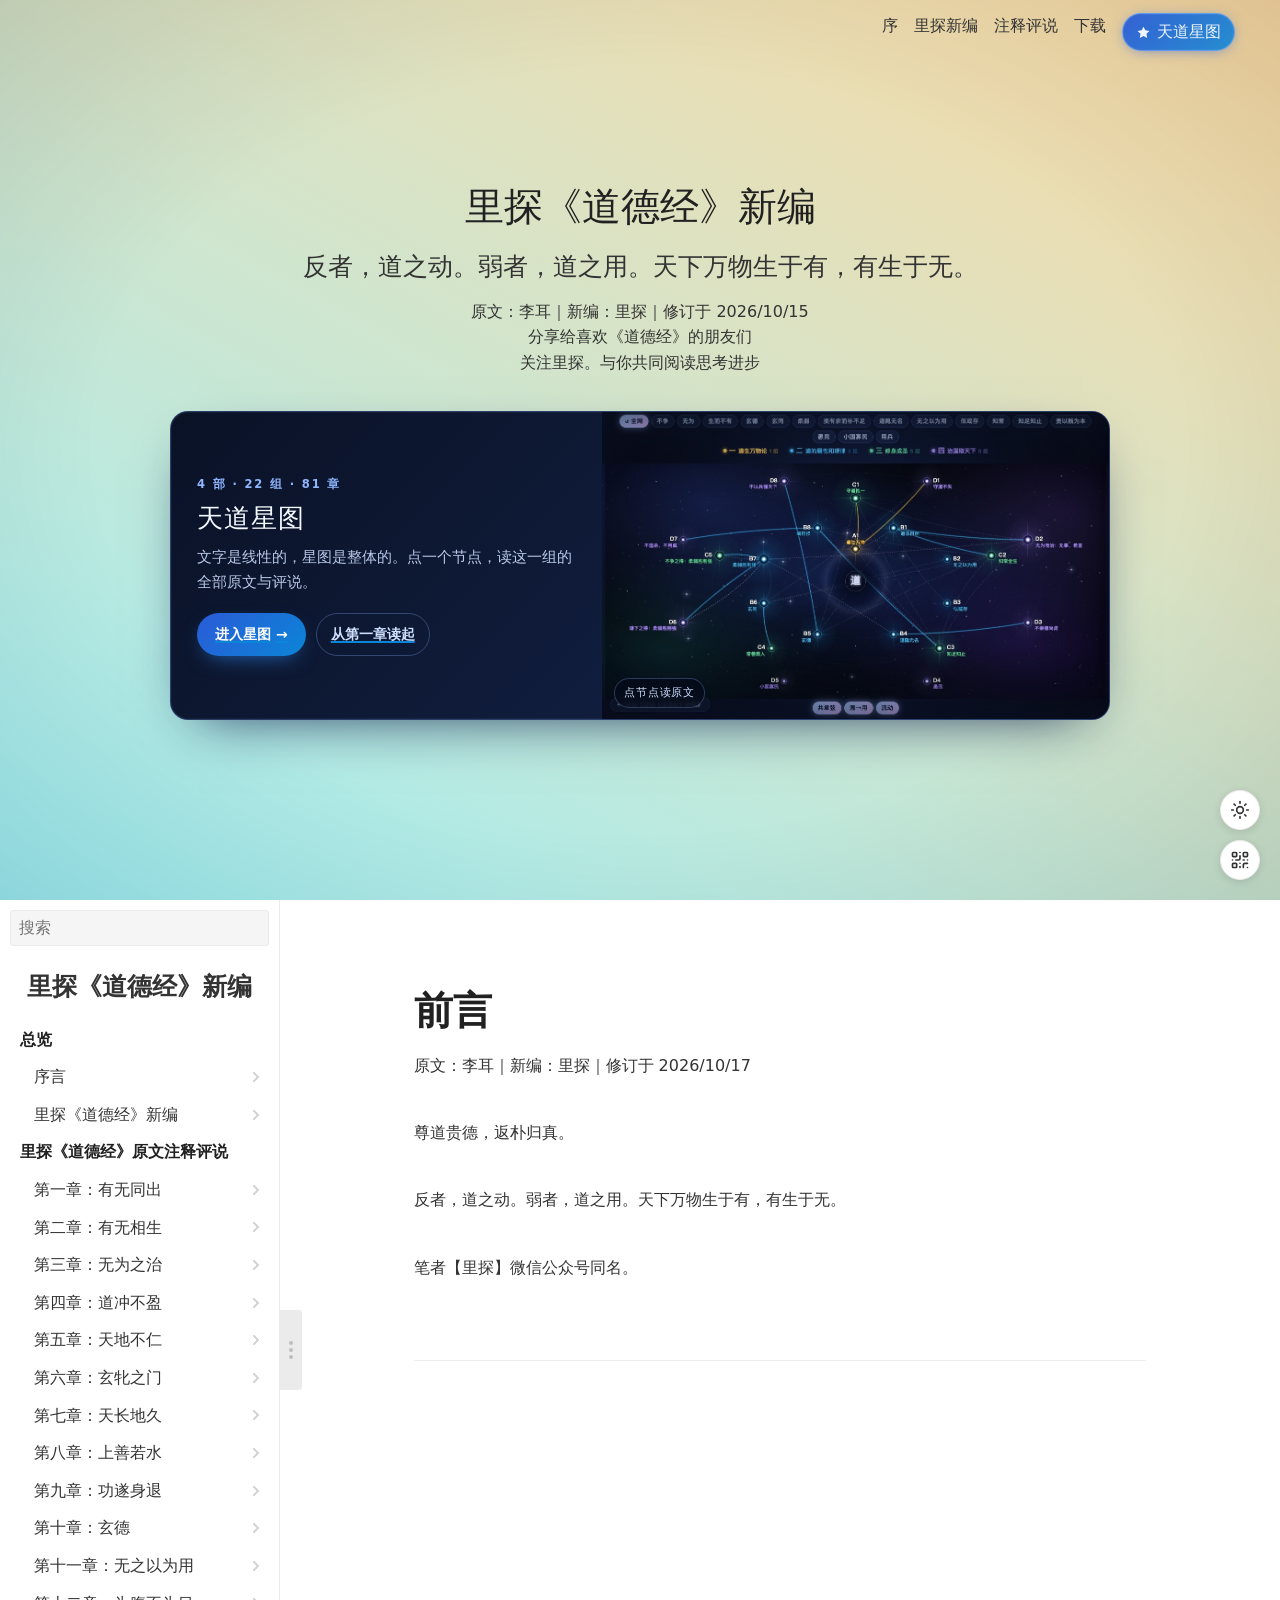
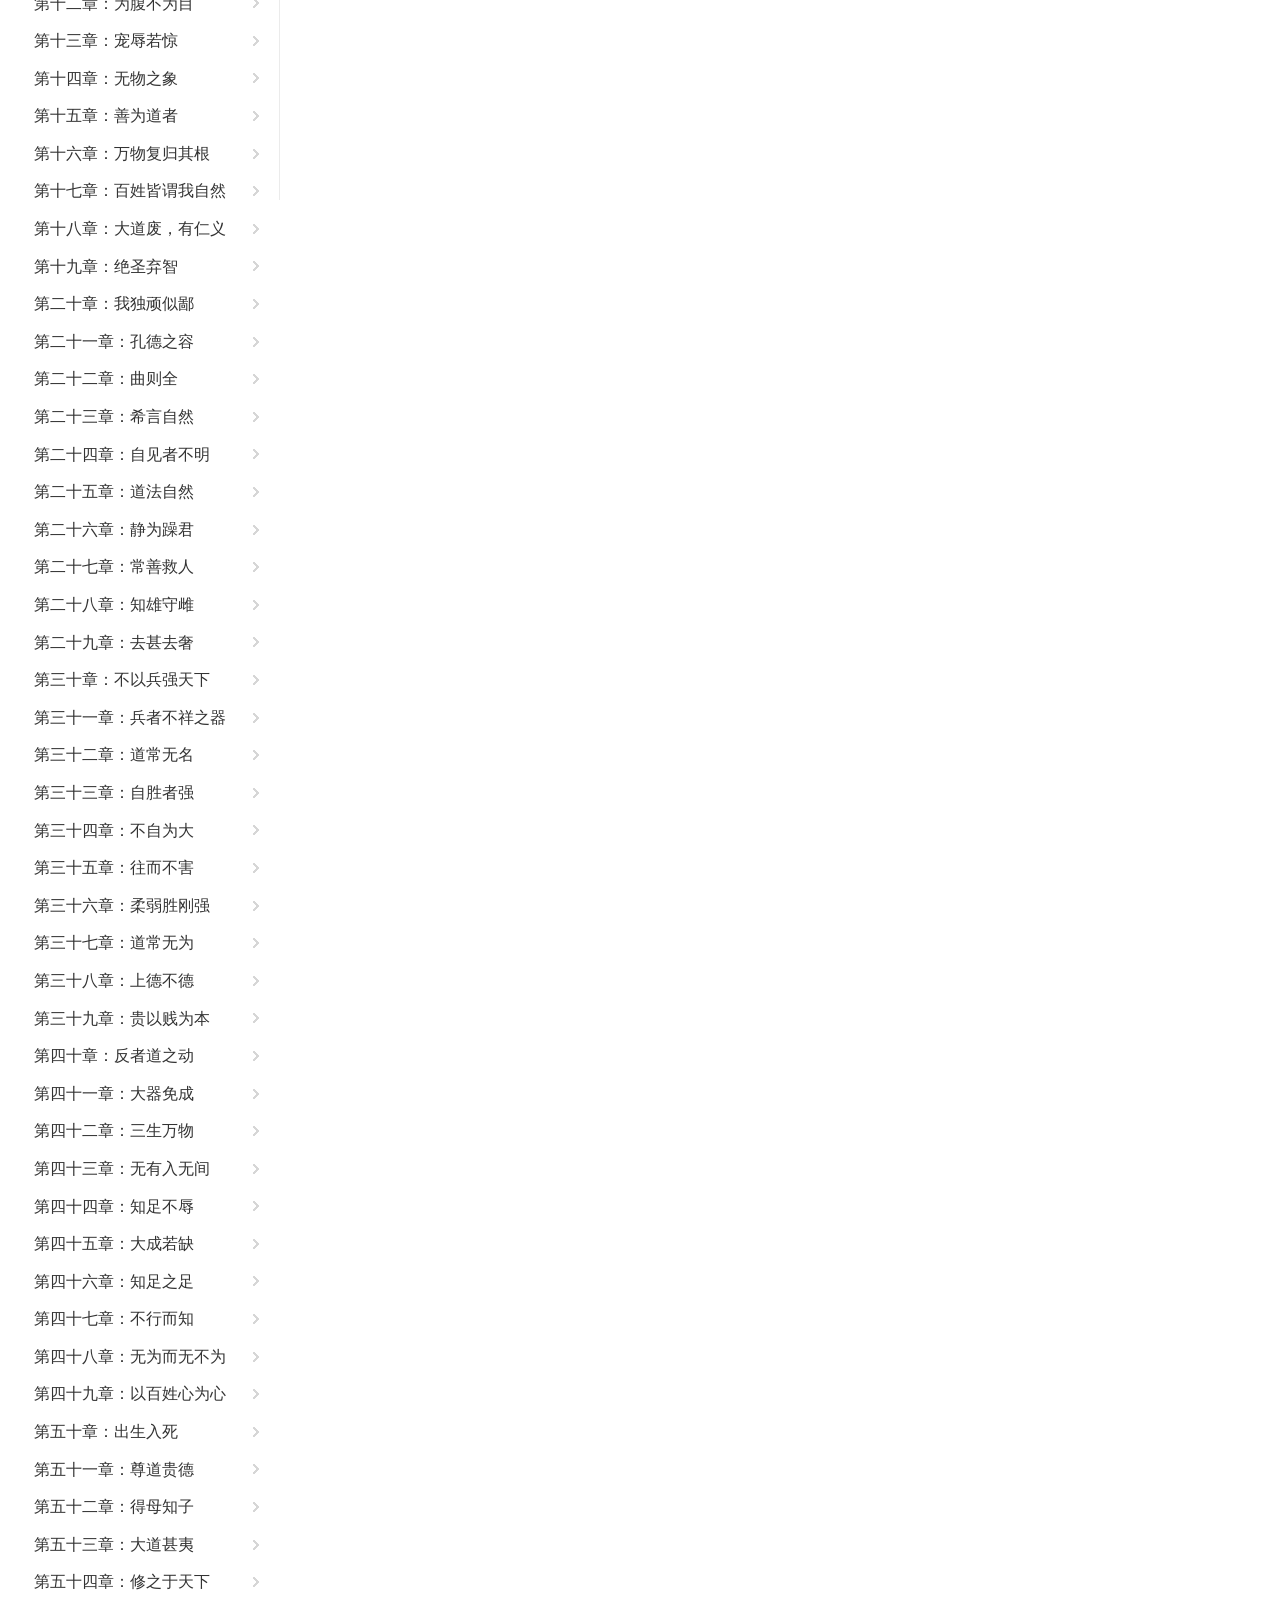
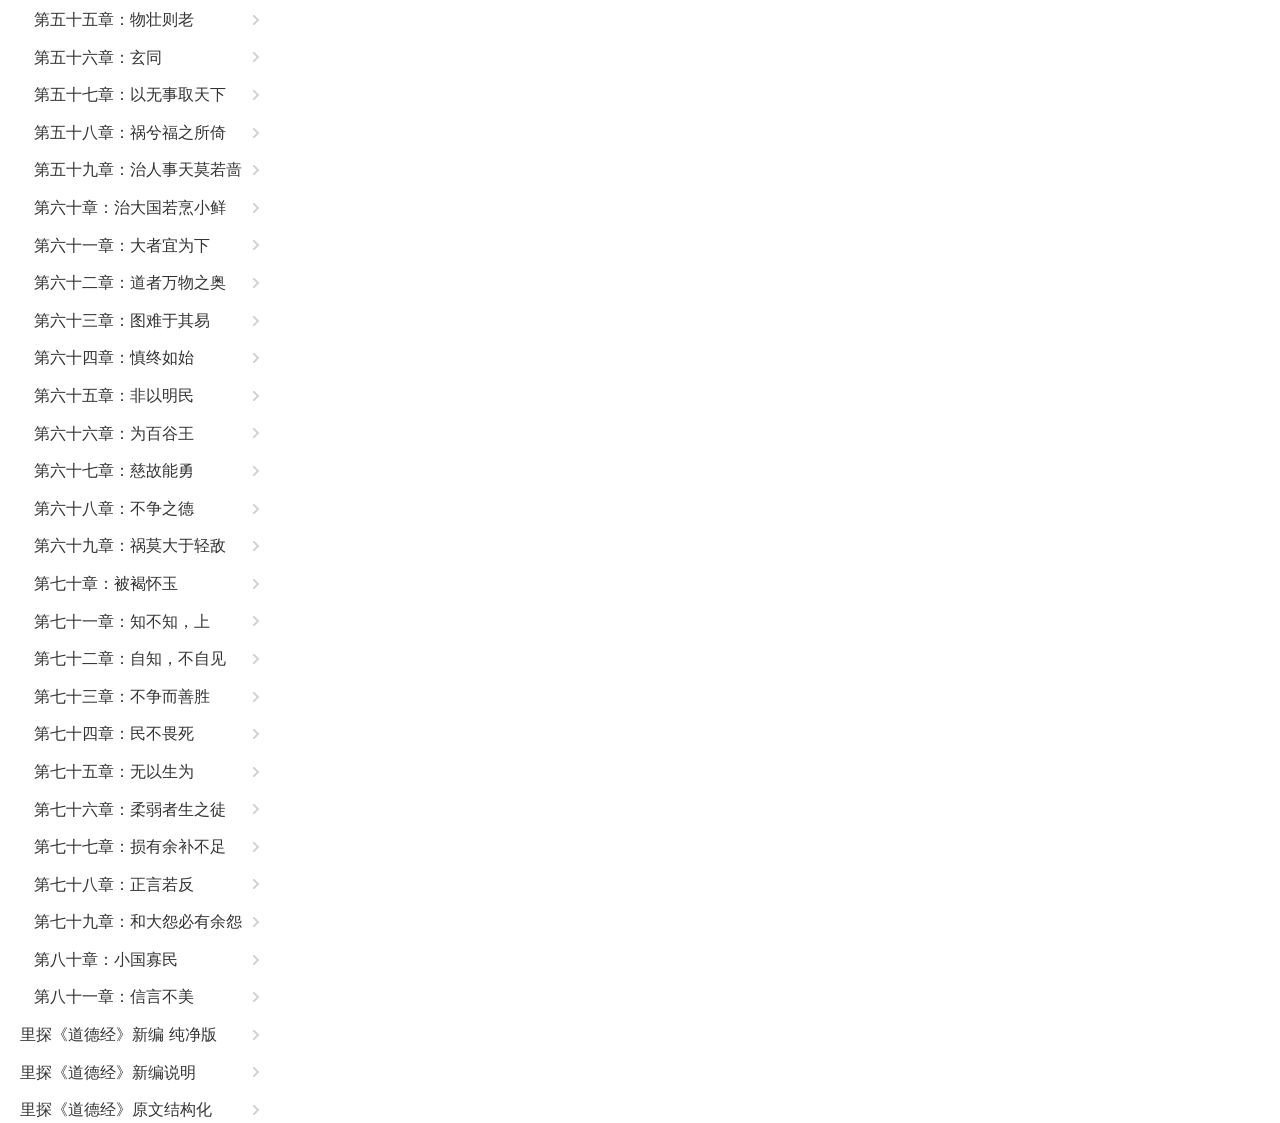
==== commit c6dcd223: "侧栏：去掉无效配置与首行注释，序言与新编并入「总览」 - docsify 5 无 sidebarDisplayLevel 配置，删除 - 去掉侧栏首行 markdownlint 注释（marked 解" ====
--- a/index.html
+++ b/index.html
@@ -47,7 +47,6 @@
       loadSidebar: '_sidebar.md',
       loadNavbar: '_navbar.md',
       subMaxLevel: 2,
-      sidebarDisplayLevel: 1,
       coverpage: true,
       search: {
         placeholder: '搜索',
